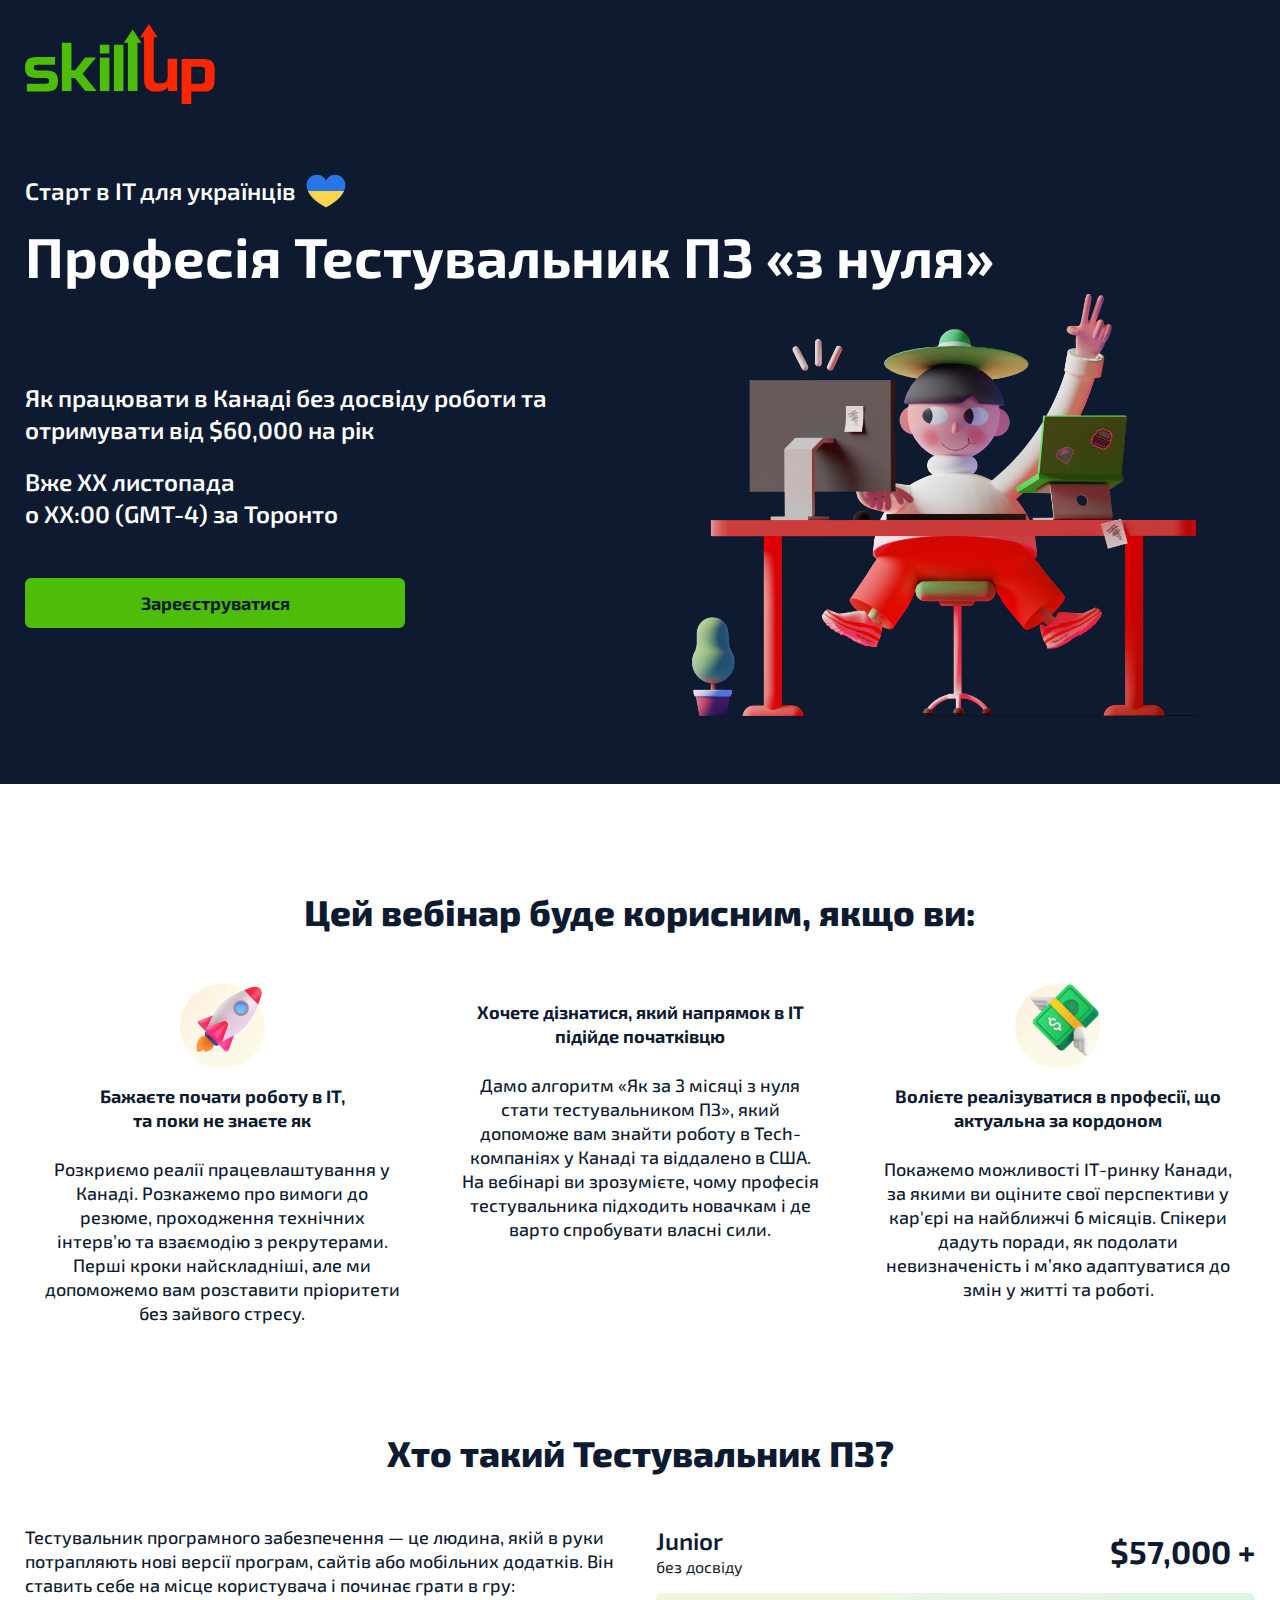
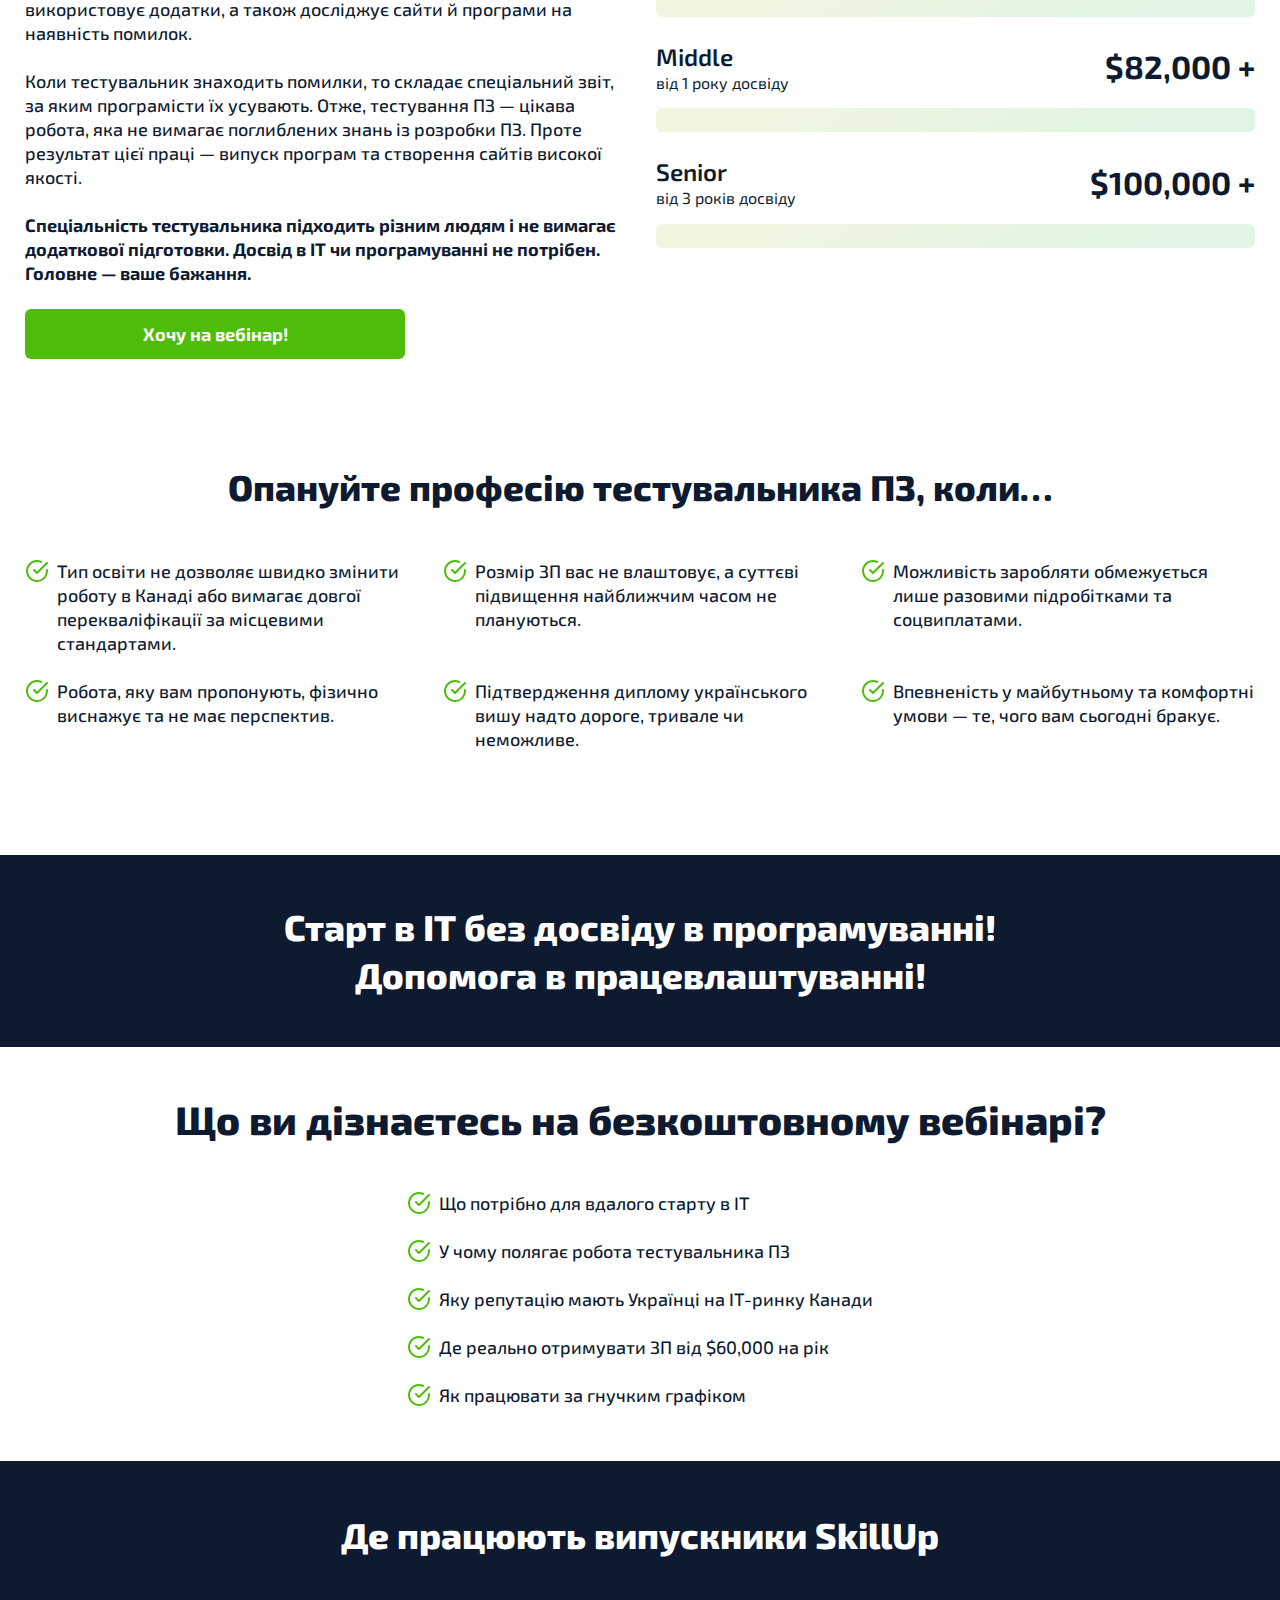
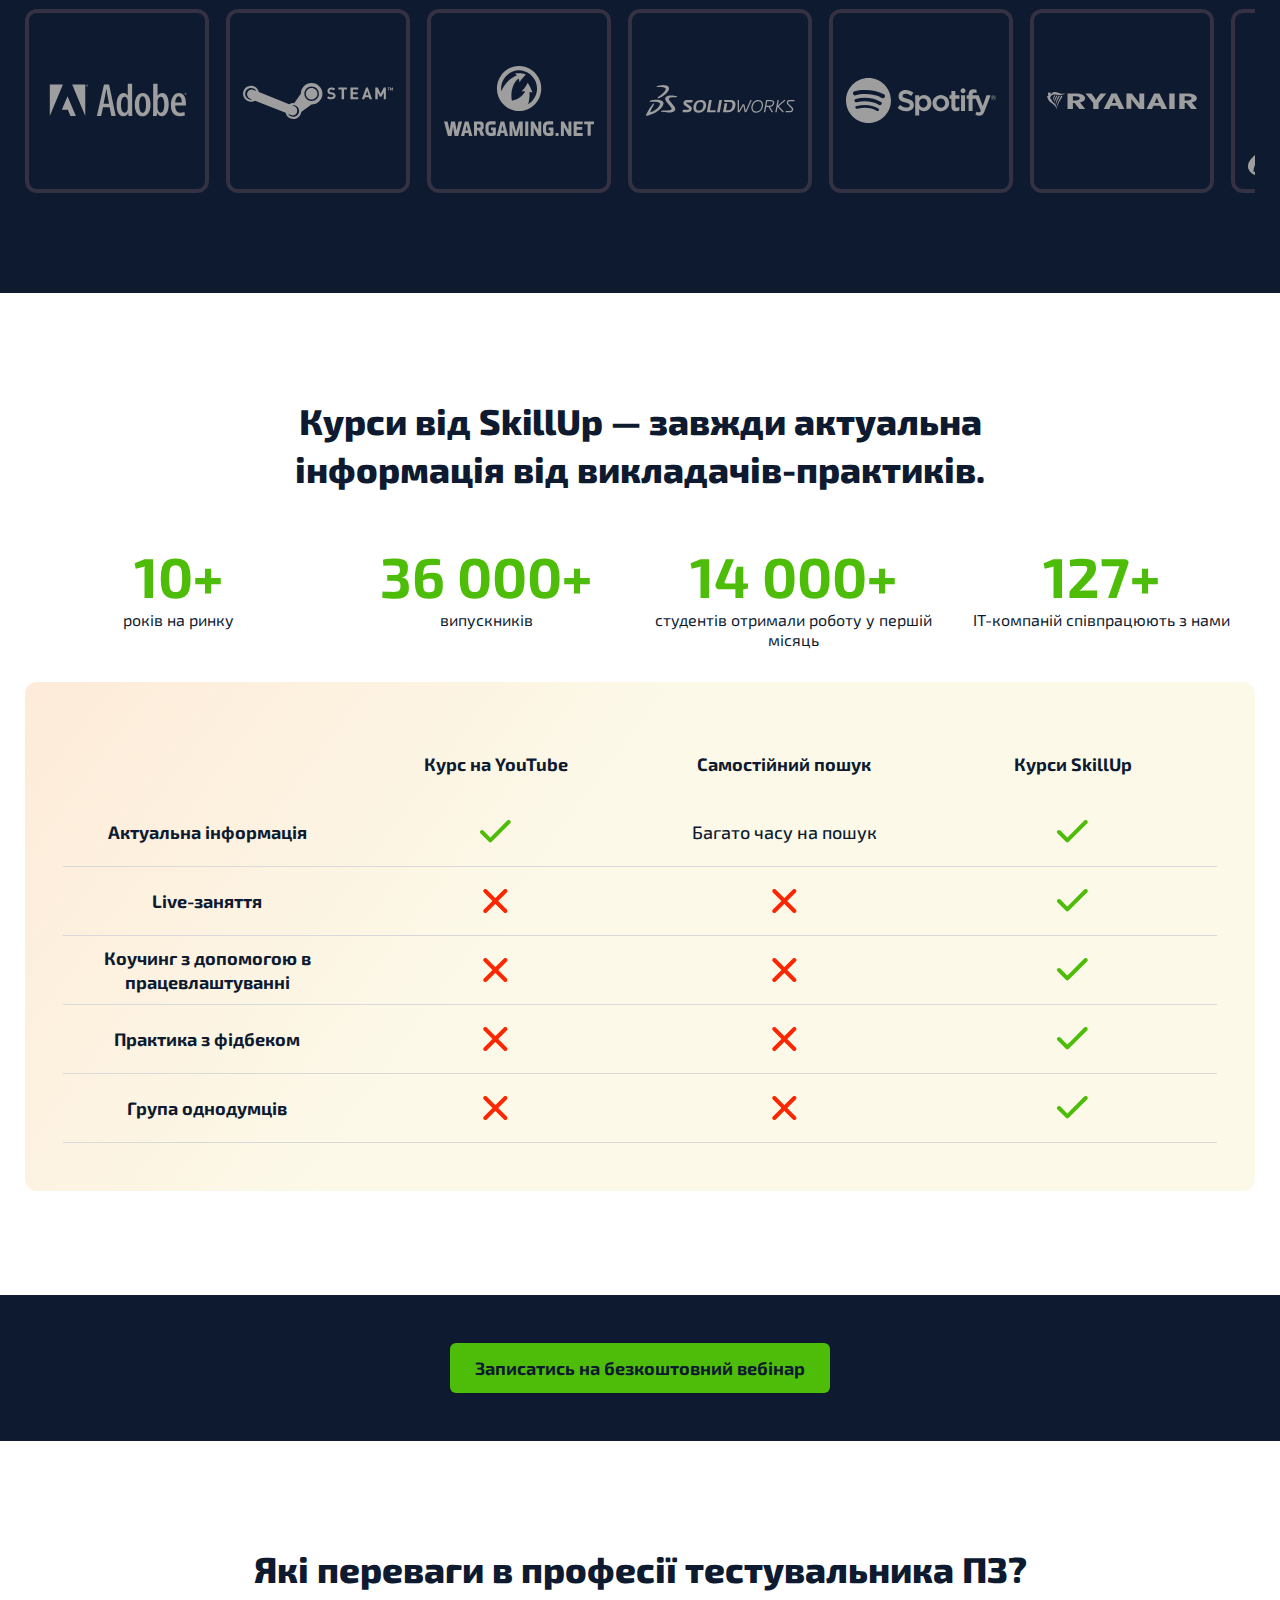
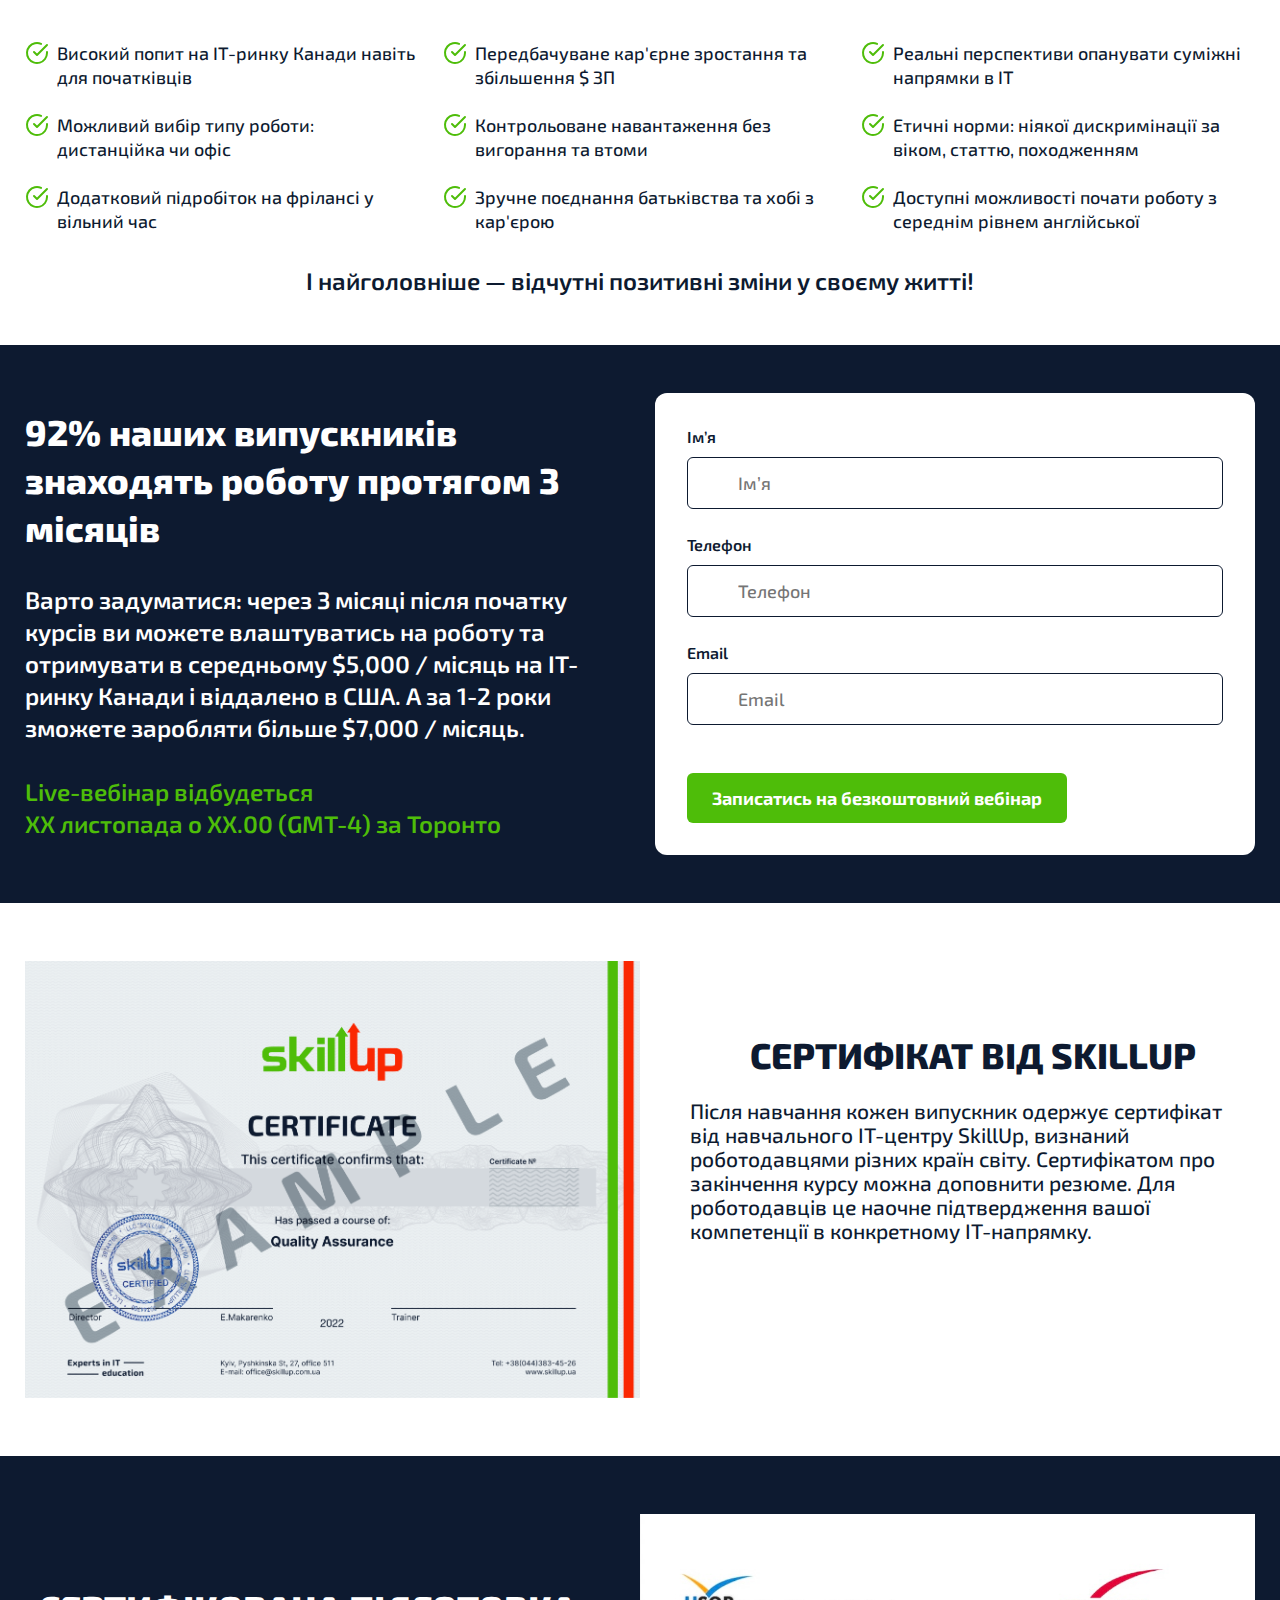
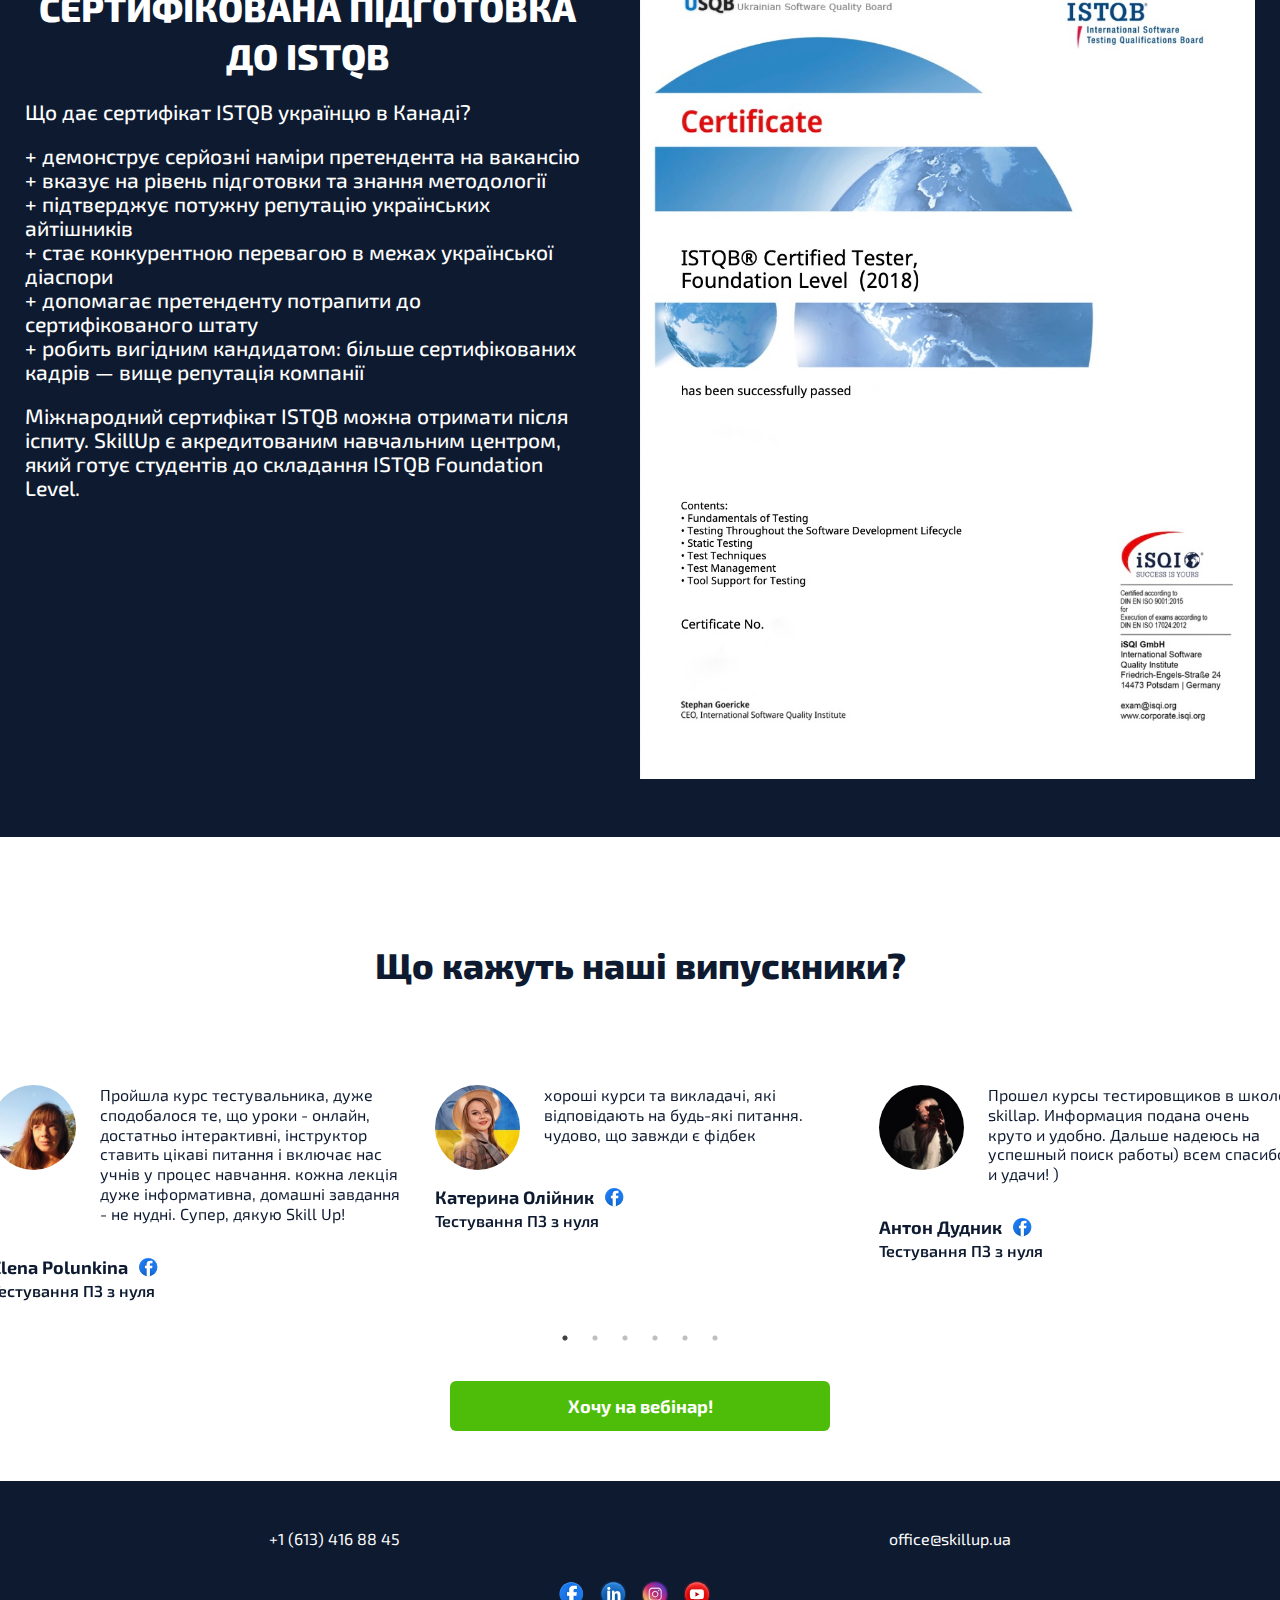
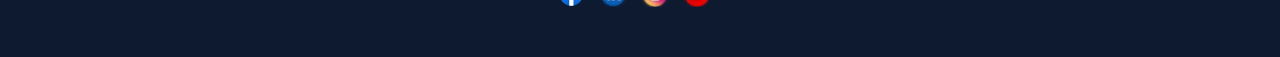
==== index.html @ 698db68e "change place of form-section" ====
<!DOCTYPE html>
<html lang="en">
    <head>
        <meta charset="UTF-8" />
        <meta http-equiv="X-UA-Compatible" content="IE=edge" />
        <meta name="viewport" content="width=device-width, initial-scale=1.0" />
        <title>Document</title>
        <link rel="stylesheet" href="style.css" />
        <link rel="preconnect" href="https://fonts.googleapis.com" />
        <link rel="preconnect" href="https://fonts.gstatic.com" crossorigin />
        <link
            href="https://fonts.googleapis.com/css2?family=Exo+2:wght@300;400;500;700&display=swap"
            rel="stylesheet"
        />
        <link rel="stylesheet" type="text/css" href="slick/slick.css" />
        <link rel="stylesheet" type="text/css" href="slick/slick-theme.css" />
    </head>
    <body>
        <main class="main">
            <section class="introduce-section">
                <div class="container">
                    <div class="logo">
                        <img src="images/logo-img.svg" alt="" />
                    </div>
                    <div class="row introduce-title-wrapper">
                        <div class="introduce-title">
                            Старт в IT для українців
                        </div>
                        <img src="images/ukr-flag-heart.svg" alt="" />
                    </div>
                    <p class="introduce-subtitle">
                        Професія Тестувальник ПЗ «з нуля»
                    </p>
                    <div class="row introduce-wrapper">
                        <div class="introduce-content">
                            <p class="introduce-description">
                                Як працювати в Канаді без досвіду роботи та
                                отримувати від $60,000 на рік
                            </p>
                            <p class="introduce-date">
                                Вже ХХ листопада <br />
                                о ХХ:00 (GMT-4) за Торонто
                            </p>
                            <button class="main-btn">Зареєструватися</button>
                        </div>
                        <div class="introduce-img">
                            <img
                                src="images/introduce-section-img.webp"
                                alt=""
                            />
                        </div>
                    </div>
                </div>
            </section>
            <section class="benefit-section">
                <div class="container">
                    <p class="benefit-header h2-header">
                        Цей вебінар буде корисним, якщо ви:
                    </p>
                    <div class="row benefit-wrapper">
                        <div class="benefit-item">
                            <img src="images/img-rocket.svg" alt="" />
                            <p>
                                Бажаєте почати роботу в IT,<br />та поки не
                                знаєте як
                            </p>
                            <p>
                                Розкриємо реалії працевлаштування у Канаді.
                                Розкажемо про вимоги до резюме, проходження
                                технічних інтерв’ю та взаємодію з рекрутерами.
                                Перші кроки найскладніші, але ми допоможемо вам
                                розставити пріоритети без зайвого стресу.
                            </p>
                        </div>
                        <div class="benefit-item">
                            <img src="images/img-compas.svg" alt="" />
                            <p>
                                Хочете дізнатися, який напрямок в IT підійде
                                початківцю
                            </p>
                            <p>
                                Дамо алгоритм «Як за 3 місяці з нуля стати
                                тестувальником ПЗ», який допоможе вам знайти
                                роботу в Tech-компаніях у Канаді та віддалено в
                                США. На вебінарі ви зрозумієте, чому професія
                                тестувальника підходить новачкам і де варто
                                спробувати власні сили.
                            </p>
                        </div>
                        <div class="benefit-item">
                            <img src="images/img-money.svg" alt="" />
                            <p>
                                Волієте реалізуватися в професії, що актуальна
                                за кордоном
                            </p>
                            <p>
                                Покажемо можливості IT-ринку Канади, за якими ви
                                оціните свої перспективи у кар'єрі на найближчі
                                6 місяців. Спікери дадуть поради, як подолати
                                невизначеність і м’яко адаптуватися до змін у
                                житті та роботі.
                            </p>
                        </div>
                    </div>
                </div>
            </section>
            <section class="who-is-section">
                <div class="container">
                    <p class="who-is-header h2-header">
                        Хто такий Тестувальник ПЗ?
                    </p>
                    <div class="row who-is-wrapper">
                        <div class="who-is-text">
                            <p>
                                Тестувальник програмного забезпечення — це
                                людина, якій в руки потрапляють нові версії
                                програм, сайтів або мобільних додатків. Він
                                ставить себе на місце користувача і починає
                                грати в гру: використовує додатки, а також
                                досліджує сайти й програми на наявність помилок.
                            </p>
                            <p>
                                Коли тестувальник знаходить помилки, то складає
                                спеціальний звіт, за яким програмісти їх
                                усувають. Отже, тестування ПЗ — цікава робота,
                                яка не вимагає поглиблених знань із розробки ПЗ.
                                Проте результат цієї праці — випуск програм та
                                створення сайтів високої якості.
                            </p>
                            <p
                                class="who-is-tablet-text who-is-desktop-content"
                            >
                                Спеціальність тестувальника підходить різним
                                людям і не вимагає додаткової підготовки. Досвід
                                в ІТ чи програмуванні не потрібен. Головне —
                                ваше бажання.
                            </p>
                            <button
                                class="who-is-tablet-btn who-is-desktop-content main-btn"
                            >
                                Хочу на вебінар!
                            </button>
                        </div>
                        <div class="who-is-scales">
                            <div class="scale-item">
                                <div class="row scale-row">
                                    <div class="scale-text">
                                        <p>Junior</p>
                                        <p>без досвіду</p>
                                    </div>
                                    <div class="scale-salary">$57,000 +</div>
                                </div>
                                <div>
                                    <div class="scale-parent">
                                        <div
                                            class="scale-children scale-children-1"
                                        ></div>
                                    </div>
                                </div>
                            </div>
                            <div class="scale-item">
                                <div class="row scale-row">
                                    <div class="scale-text">
                                        <p>Middle</p>
                                        <p>від 1 року досвіду</p>
                                    </div>
                                    <div class="scale-salary">$82,000 +</div>
                                </div>
                                <div>
                                    <div class="scale-parent">
                                        <div
                                            class="scale-children scale-children-2"
                                        ></div>
                                    </div>
                                </div>
                            </div>
                            <div class="scale-item">
                                <div class="row scale-row">
                                    <div class="scale-text">
                                        <p>Senior</p>
                                        <p>від 3 років досвіду</p>
                                    </div>
                                    <div class="scale-salary">$100,000 +</div>
                                </div>
                                <div>
                                    <div class="scale-parent">
                                        <div
                                            class="scale-children scale-children-3"
                                        ></div>
                                    </div>
                                </div>
                            </div>
                        </div>
                        <div class="who-is-tablet-content">
                            <p class="who-is-tablet-text">
                                Спеціальність тестувальника підходить різним
                                людям і не вимагає додаткової підготовки. Досвід
                                в ІТ чи програмуванні не потрібен. Головне —
                                ваше бажання.
                            </p>
                            <button class="who-is-tablet-btn main-btn">
                                Хочу на вебінар!
                            </button>
                        </div>
                    </div>
                </div>
            </section>
            <section class="how-to-know-section">
                <div class="container">
                    <p class="how-to-know-header h2-header">
                        Опануйте професію тестувальника ПЗ, коли…
                    </p>
                    <div class="how-to-know-wrapper">
                        <div class="row how-to-know-item">
                            <div class="check-img"></div>
                            <div class="how-to-know-text">
                                Тип освіти не дозволяє швидко змінити роботу в
                                Канаді або вимагає довгої перекваліфікації за
                                місцевими стандартами.
                            </div>
                        </div>
                        <div class="row how-to-know-item">
                            <div class="check-img"></div>
                            <div class="how-to-know-text">
                                Розмір ЗП вас не влаштовує, а суттєві підвищення
                                найближчим часом не плануються.
                            </div>
                        </div>
                        <div class="row how-to-know-item">
                            <div class="check-img"></div>
                            <div class="how-to-know-text">
                                Можливість заробляти обмежується лише разовими
                                підробітками та соцвиплатами.
                            </div>
                        </div>
                        <div class="row how-to-know-item">
                            <div class="check-img"></div>
                            <div class="how-to-know-text">
                                Робота, яку вам пропонують, фізично виснажує та
                                не має перспектив.
                            </div>
                        </div>
                        <div class="row how-to-know-item">
                            <div class="check-img"></div>
                            <div class="how-to-know-text">
                                Підтвердження диплому українського вишу надто
                                дороге, тривале чи неможливе.
                            </div>
                        </div>
                        <div class="row how-to-know-item">
                            <div class="check-img"></div>
                            <div class="how-to-know-text">
                                Впевненість у майбутньому та комфортні умови —
                                те, чого вам сьогодні бракує.
                            </div>
                        </div>
                    </div>
                </div>
            </section>
            <section class="start-in-it">
                <div class="container">
                    <p>Старт в ІТ без досвіду в програмуванні!</p>
                    <p>Допомога в працевлаштуванні!</p>
                </div>
            </section>
            <section class="video-section">
                <div class="container">
                    <p class="video-section-header h2-header">
                        Що ви дізнаєтесь на безкоштовному вебінарі?
                    </p>
                    <div class="video-section-text">
                        <div class="row video-section-item">
                            <div class="check-img"></div>
                            <div>Що потрібно для вдалого старту в IT</div>
                        </div>
                        <div class="row video-section-item">
                            <div class="check-img"></div>
                            <div>У чому полягає робота тестувальника ПЗ</div>
                        </div>
                        <div class="row video-section-item">
                            <div class="check-img"></div>
                            <div>
                                Яку репутацію мають Українці на IT-ринку Канади
                            </div>
                        </div>
                        <div class="row video-section-item">
                            <div class="check-img"></div>
                            <div>
                                Де реально отримувати ЗП від $60,000 на рік
                            </div>
                        </div>
                        <div class="row video-section-item">
                            <div class="check-img"></div>
                            <div>Як працювати за гнучким графіком</div>
                        </div>
                    </div>
                </div>
            </section>
            <section class="companies-section">
                <div class="container">
                    <p class="companies-section-header">
                        Де працюють випускники SkillUp
                    </p>
                    <div class="companies-slider">
                        <div class="companies-section-item company-1"></div>
                        <div class="companies-section-item company-2"></div>
                        <div class="companies-section-item company-3"></div>
                        <div class="companies-section-item company-4"></div>
                        <div class="companies-section-item company-5"></div>
                        <div class="companies-section-item company-6"></div>
                        <div class="companies-section-item company-7"></div>
                        <div class="companies-section-item company-8"></div>
                        <div class="companies-section-item company-10"></div>
                        <div class="companies-section-item company-11"></div>
                        <div class="companies-section-item company-12"></div>
                        <div class="companies-section-item company-14"></div>
                        <div class="companies-section-item company-15"></div>
                        <div class="companies-section-item company-18"></div>
                        <div class="companies-section-item company-19"></div>
                        <div class="companies-section-item company-20"></div>
                        <div class="companies-section-item company-21"></div>
                        <div class="companies-section-item company-22"></div>
                        <div class="companies-section-item company-23"></div>
                        <div class="companies-section-item company-24"></div>
                        <div class="companies-section-item company-26"></div>
                        <div class="companies-section-item company-27"></div>
                        <div class="companies-section-item company-29"></div>
                        <div class="companies-section-item company-30"></div>
                    </div>
                    <div class="companies-tablet-slider">
                        <div class="companies-section-item company-1"></div>
                        <div class="companies-section-item company-2"></div>
                        <div class="companies-section-item company-3"></div>
                        <div class="companies-section-item company-4"></div>
                        <div class="companies-section-item company-5"></div>
                        <div class="companies-section-item company-6"></div>
                        <div class="companies-section-item company-7"></div>
                        <div class="companies-section-item company-8"></div>
                        <div class="companies-section-item company-10"></div>
                        <div class="companies-section-item company-11"></div>
                        <div class="companies-section-item company-12"></div>
                        <div class="companies-section-item company-14"></div>
                        <div class="companies-section-item company-15"></div>
                        <div class="companies-section-item company-18"></div>
                        <div class="companies-section-item company-19"></div>
                        <div class="companies-section-item company-20"></div>
                        <div class="companies-section-item company-21"></div>
                        <div class="companies-section-item company-22"></div>
                        <div class="companies-section-item company-23"></div>
                        <div class="companies-section-item company-24"></div>
                        <div class="companies-section-item company-26"></div>
                        <div class="companies-section-item company-27"></div>
                        <div class="companies-section-item company-29"></div>
                        <div class="companies-section-item company-30"></div>
                    </div>
                </div>
            </section>
            <section class="numbers-section">
                <div class="container">
                    <p class="numbers-header h2-header">
                        Курси від SkillUp — завжди актуальна інформація від
                        викладачів-практиків.
                    </p>
                    <div class="row numbers-row">
                        <div class="numbers-item">
                            <p>10+</p>
                            <p>років на ринку</p>
                        </div>
                        <div class="numbers-item">
                            <p>36 000+</p>
                            <p>випускників</p>
                        </div>
                        <div class="numbers-item">
                            <p>14 000+</p>
                            <p>студентів отримали роботу у першій місяць</p>
                        </div>
                        <div class="numbers-item">
                            <p>127+</p>
                            <p>IT-компаній співпрацюють з нами</p>
                        </div>
                    </div>
                    <div class="numbers-comparison">
                        <div class="row numbers-comparison-item">
                            <div></div>
                            <div class="numbers-comparison-text1">
                                Курс на YouTube
                            </div>
                            <div class="numbers-comparison-text1">
                                Самостійний пошук
                            </div>
                            <div class="numbers-comparison-text1">
                                Курси SkillUp
                            </div>
                        </div>
                        <div class="row numbers-comparison-item">
                            <div class="numbers-comparison-text1">
                                Актуальна інформація
                            </div>
                            <div class="numbers-check-img"></div>
                            <div class="numbers-comparison-text2">
                                Багато часу на пошук
                            </div>
                            <div class="numbers-check-img"></div>
                        </div>
                        <div class="row numbers-comparison-item">
                            <div class="numbers-comparison-text1">
                                Live-заняття
                            </div>
                            <div class="numbers-x-img"></div>
                            <div class="numbers-x-img"></div>
                            <div class="numbers-check-img"></div>
                        </div>
                        <div class="row numbers-comparison-item">
                            <div
                                class="numbers-comparison-text1 numbers-comparsion-long-text"
                            >
                                Коучинг з допомогою в працевлаштуванні
                            </div>
                            <div class="numbers-x-img"></div>
                            <div class="numbers-x-img"></div>
                            <div class="numbers-check-img"></div>
                        </div>
                        <div class="row numbers-comparison-item">
                            <div class="numbers-comparison-text1">
                                Практика з фідбеком
                            </div>
                            <div class="numbers-x-img"></div>
                            <div class="numbers-x-img"></div>
                            <div class="numbers-check-img"></div>
                        </div>
                        <div class="row numbers-comparison-item">
                            <div class="numbers-comparison-text1">
                                Група однодумців
                            </div>
                            <div class="numbers-x-img"></div>
                            <div class="numbers-x-img"></div>
                            <div class="numbers-check-img"></div>
                        </div>
                    </div>
                </div>
            </section>
            <section class="sign-up-section">
                <div class="container">
                    <button class="main-btn">
                        Записатись на безкоштовний вебінар
                    </button>
                </div>
            </section>
            <section class="benefits-section">
                <div class="container">
                    <p class="benefits-header h2-header">
                        Які переваги в професії тестувальника ПЗ?
                    </p>
                    <div class="benefits-wrapper">
                        <div class="row benefits-item">
                            <div class="check-img"></div>
                            <div class="benefits-item-text">
                                Високий попит на IT-ринку Канади навіть для
                                початківців
                            </div>
                        </div>
                        <div class="row benefits-item">
                            <div class="check-img"></div>
                            <div class="benefits-item-text">
                                Передбачуване кар'єрне зростання та збільшення $
                                ЗП
                            </div>
                        </div>
                        <div class="row benefits-item">
                            <div class="check-img"></div>
                            <div class="benefits-item-text">
                                Реальні перспективи опанувати суміжні напрямки в
                                IT
                            </div>
                        </div>
                        <div class="row benefits-item">
                            <div class="check-img"></div>
                            <div class="benefits-item-text">
                                Можливий вибір типу роботи: дистанційка чи офіс
                            </div>
                        </div>
                        <div class="row benefits-item">
                            <div class="check-img"></div>
                            <div class="benefits-item-text">
                                Контрольоване навантаження без вигорання та
                                втоми
                            </div>
                        </div>
                        <div class="row benefits-item">
                            <div class="check-img"></div>
                            <div class="benefits-item-text">
                                Етичні норми: ніякої дискримінації за віком,
                                статтю, походженням
                            </div>
                        </div>
                        <div class="row benefits-item">
                            <div class="check-img"></div>
                            <div class="benefits-item-text">
                                Додатковий підробіток на фрілансі у вільний час
                            </div>
                        </div>
                        <div class="row benefits-item">
                            <div class="check-img"></div>
                            <div class="benefits-item-text">
                                Зручне поєднання батьківства та хобі з кар'єрою
                            </div>
                        </div>
                        <div class="row benefits-item">
                            <div class="check-img"></div>
                            <div class="benefits-item-text">
                                Доступні можливості почати роботу з середнім
                                рівнем англійської
                            </div>
                        </div>
                    </div>
                    <p class="benefits-footer">
                        І найголовніше — відчутні позитивні зміни у своєму
                        житті!
                    </p>
                </div>
            </section>
            <section class="form-section">
                <div class="container">
                    <div class="row form-section-wrapper">
                        <div class="form-section-text">
                            <p>
                                92% наших випускників знаходять роботу протягом
                                3 місяців
                            </p>
                            <p class="form-section-text-hide-tablet">
                                Варто задуматися: через 3 місяці після початку
                                курсів ви можете влаштуватись на роботу та
                                отримувати в середньому $5,000 / місяць на
                                ІТ-ринку Канади і віддалено в США. А за 1-2 роки
                                зможете заробляти більше $7,000 / місяць.
                            </p>
                            <p>
                                Live-вебінар відбудеться <br />
                                ХХ листопада о ХХ.00 (GMT-4) за Торонто
                            </p>
                        </div>
                        <form class="form">
                            <div class="row form-input">
                                <label class="label" for="name">Імʼя</label>
                                <input
                                    id="name"
                                    type="text"
                                    placeholder="Імʼя"
                                />
                            </div>
                            <div class="row form-input">
                                <label class="label" for="phone">Телефон</label>
                                <input
                                    id="phone"
                                    type="tel"
                                    placeholder="Телефон"
                                />
                            </div>
                            <div class="row form-input">
                                <label class="label" for="email">Email</label>
                                <input
                                    id="email"
                                    type="email"
                                    placeholder="Email"
                                />
                            </div>
                            <button>Записатись на безкоштовний вебінар</button>
                        </form>
                    </div>
                </div>
            </section>
            <section class="certificate-section">
                <div class="container">
                    <div class="row certificate-wrapper certificate-1-wrapper">
                        <img src="images/certificate-1.png" alt="" />
                        <div class="certificate-text">
                            <p
                                class="certificate-title certificate-1-title h2-header"
                            >
                                СЕРТИФІКАТ ВІД SKILLUP
                            </p>
                            Після навчання кожен випускник одержує сертифікат
                            від навчального IT-центру SkillUp, визнаний
                            роботодавцями різних країн світу. Сертифікатом про
                            закінчення курсу можна доповнити резюме. Для
                            роботодавців це наочне підтвердження вашої
                            компетенції в конкретному ІТ-напрямку.
                        </div>
                    </div>
                </div>
                <div class="dark-bg">
                    <div class="container">
                        <div
                            class="row certificate-wrapper certificate-2-wrapper"
                        >
                            <div class="certificate-text">
                                <p
                                    class="certificate-title certificate-2-title h2-header"
                                >
                                    СЕРТИФІКОВАНА ПІДГОТОВКА ДО ISTQB
                                </p>
                                <p>
                                    Що дає сертифікат ISTQB українцю в Канаді?
                                </p>
                                <div>
                                    <p>
                                        + демонструє серйозні наміри претендента
                                        на вакансію
                                    </p>
                                    <p>
                                        + вказує на рівень підготовки та знання
                                        методології
                                    </p>
                                    <p>
                                        + підтверджує потужну репутацію
                                        українських айтішників
                                    </p>
                                    <p>
                                        + стає конкурентною перевагою в межах
                                        української діаспори
                                    </p>
                                    <p>
                                        + допомагає претенденту потрапити до
                                        сертифікованого штату
                                    </p>
                                    <p>
                                        + робить вигідним кандидатом: більше
                                        сертифікованих кадрів — вище репутація
                                        компанії
                                    </p>
                                </div>
                                <p>
                                    Міжнародний сертифікат ISTQB можна отримати
                                    після іспиту. SkillUp є акредитованим
                                    навчальним центром, який готує студентів до
                                    складання ISTQB Foundation Level.
                                </p>
                            </div>
                            <img src="images/certificate-2.jpg" alt="" />
                        </div>
                    </div>
                </div>
            </section>
            <section class="review-section">
                <div class="container-slider">
                    <p class="review-section-header h2-header">
                        Що кажуть наші випускники?
                    </p>
                    <div class="row slider-text">
                        <div class="slider-item">
                            <div class="row review-wrapper">
                                <div
                                    class="review-avatar review-avatar-1"
                                ></div>
                                <div class="review-text">
                                    <p>
                                        хороші курси та викладачі, які
                                        відповідають на будь-які питання.
                                        чудово, що завжди є фідбек
                                    </p>
                                </div>
                            </div>
                            <div class="row author-and-fb-wrapper">
                                <div>
                                    <p class="review-text-author">
                                        Катерина Олійник
                                    </p>
                                </div>
                                <a
                                    href="https://www.facebook.com/permalink.php?story_fbid=pfbid02hwxDukV8b6GvivUkBNSj2EBPs7XPSQj4Lfo2TxMk7SdHnyVFJj99We4KmmqLLR9ol&id=100010550591228"
                                    target="_blank"
                                    ><div class="fb-icon"></div
                                ></a>
                            </div>
                            <p class="review-text-position">
                                Тестування ПЗ з нуля
                            </p>
                        </div>
                        <div class="slider-item">
                            <div class="row review-wrapper">
                                <div
                                    class="review-avatar review-avatar-2"
                                ></div>
                                <div class="review-text">
                                    <p>
                                        Прошел курсы тестировщиков в школе
                                        skillap. Информация подана очень круто и
                                        удобно. Дальше надеюсь на успешный поиск
                                        работы) всем спасибо и удачи! )
                                    </p>
                                </div>
                            </div>
                            <div class="row author-and-fb-wrapper">
                                <div>
                                    <p class="review-text-author">
                                        Антон Дудник
                                    </p>
                                </div>
                                <a
                                    href="https://www.facebook.com/anton.dudnik.393/posts/pfbid0r8oJNwLGjQtWkjRJMsELmpPapqMmynG2NMwYf7ApPSnj161pude4Uio7DTf5Fcigl"
                                    target="_blank"
                                    ><div class="fb-icon"></div
                                ></a>
                            </div>
                            <p class="review-text-position">
                                Тестування ПЗ з нуля
                            </p>
                        </div>
                        <div class="slider-item">
                            <div class="row review-wrapper">
                                <div
                                    class="review-avatar review-avatar-3"
                                ></div>
                                <div class="review-text">
                                    <p>
                                        Спасибо, мне очень понравилось учиться.
                                        Милые, крутые преподаватели, хорошо
                                        изложенный материал и крутые работы
                                        кураторов, быстрая и точная обратная
                                        связь, быстро Рекомендую дневной
                                        тренировочный центр)!
                                    </p>
                                </div>
                            </div>
                            <div class="row author-and-fb-wrapper">
                                <div class="review-text-author">
                                    <p class="review-text-author">
                                        Aleksandra Lomakina
                                    </p>
                                </div>
                                <a
                                    href="https://www.facebook.com/kassandra177/posts/pfbid026eNZhvxeb1ehTSKL2JSB3vigJeqaoGY8JXBqwDBFr9gmoUhoG8Ni2SU7Sqe7siczl"
                                    target="_blank"
                                    ><div class="fb-icon"></div
                                ></a>
                            </div>
                            <p class="review-text-position">
                                Тестування ПЗ з нуля
                            </p>
                        </div>
                        <div class="slider-item">
                            <div class="row review-wrapper">
                                <div
                                    class="review-avatar review-avatar-4"
                                ></div>
                                <div class="review-text">
                                    <p>
                                        В компанії чудові викладачі - все
                                        пояснюють на простій мові, без
                                        триповерхових термінів, і при тому
                                        знають про що говорять! Євгенії особлива
                                        подяка, її приклади це дуже круто!
                                    </p>
                                </div>
                            </div>
                            <div class="row author-and-fb-wrapper">
                                <div class="review-text-author">
                                    <p class="review-text-author">
                                        Ярослав Бакуменко
                                    </p>
                                </div>
                                <a
                                    href="https://www.facebook.com/permalink.php?story_fbid=pfbid02PSk9eu4mfK6HqD47NPniDV7Ydu1fERPTXvwbKFnPaAaS5Yk4omcNUjBGfbPDaPhql&id=100003594175510"
                                    target="_blank"
                                    ><div class="fb-icon"></div
                                ></a>
                            </div>
                            <p class="review-text-position">
                                Тестування ПЗ з нуля
                            </p>
                        </div>
                        <div class="slider-item">
                            <div class="row review-wrapper">
                                <div
                                    class="review-avatar review-avatar-5"
                                ></div>
                                <div class="review-text">
                                    <p>
                                        Дякую команді SkillUp за дуже
                                        продуктивні два місяці навчання, курс QA
                                        Testing топ! Викладачі Наталя та Сергій
                                        неперевершені - все зрозуміло, чітко,
                                        лаконічно - бережіть їх) Костя, окрема
                                        подяка за детальну перевірку наших дз та
                                        роз’яснення. Успіхів!
                                    </p>
                                </div>
                            </div>
                            <div class="row author-and-fb-wrapper">
                                <div class="review-text-author">
                                    <p class="review-text-author">
                                        Катя Сербина
                                    </p>
                                </div>
                                <a
                                    href="https://www.facebook.com/kateryna.serbina.3/posts/pfbid02xdaBavGaBAL4CrpHH2NWBYoJ7hdoX2hTYz8F2hwq8i8KoN6t4VNJ2xFYVVKjWM5hl"
                                    target="_blank"
                                    ><div class="fb-icon"></div
                                ></a>
                            </div>
                            <p class="review-text-position">
                                Тестування ПЗ з нуля
                            </p>
                        </div>
                        <div class="slider-item">
                            <div class="row review-wrapper">
                                <div
                                    class="review-avatar review-avatar-6"
                                ></div>
                                <div class="review-text">
                                    <p>
                                        Пройшла курс тестувальника, дуже
                                        сподобалося те, що уроки - онлайн,
                                        достатньо інтерактивні, інструктор
                                        ставить цікаві питання і включає нас
                                        учнів у процес навчання. кожна лекція
                                        дуже інформативна, домашні завдання - не
                                        нудні. Супер, дякую Skill Up!
                                    </p>
                                </div>
                            </div>
                            <div class="row author-and-fb-wrapper">
                                <div class="review-text-author">
                                    <p class="review-text-author">
                                        Elena Polunkina
                                    </p>
                                </div>
                                <a
                                    href="https://www.facebook.com/elena.polunkina.1/posts/pfbid02qrrT28F1kwk9NZTRj1MsDgy6iEFEkoNYjeMCXYHNG4ZZhJjrdwmWf966uYKFwcUql"
                                    target="_blank"
                                    ><div class="fb-icon"></div
                                ></a>
                            </div>
                            <p class="review-text-position">
                                Тестування ПЗ з нуля
                            </p>
                        </div>
                    </div>
                </div>
                <div class="container">
                    <button class="main-btn review-section-btn">
                        Хочу на вебінар!
                    </button>
                </div>
            </section>
        </main>
        <footer class="footer">
            <div class="container">
                <div class="row footer-wrapper">
                    <p>+1 (613) 416 88 45</p>
                    <p>office@skillup.ua</p>
                </div>
                <div class="footer-buttons">
                    <a
                        href="https://www.facebook.com/skillup.ua"
                        target="_blank"
                        ><button class="facebook-btn"></button
                    ></a>
                    <a
                        href="https://www.linkedin.com/company/skillup-ukraine-/"
                        target="_blank"
                        ><button class="linkedin-btn"></button
                    ></a>
                    <a
                        href="https://www.instagram.com/skillup_it/"
                        target="_blank"
                        ><button class="instargam-btn"></button
                    ></a>
                    <a
                        href="https://www.youtube.com/channel/UCeBqDzVuoeTXJvme8IQt1CQ"
                        target="_blank"
                        ><button class="youtube-btn"></button
                    ></a>
                </div>
            </div>
        </footer>
        <script
            type="text/javascript"
            src="//code.jquery.com/jquery-1.11.0.min.js"
        ></script>
        <script
            type="text/javascript"
            src="//code.jquery.com/jquery-migrate-1.2.1.min.js"
        ></script>
        <script type="text/javascript" src="slick/slick.min.js"></script>
        <script src="app.js"></script>
    </body>
</html>
---- style.css ----
html, body, div, span, applet, object, iframe,
h1, h2, h3, h4, h5, h6, p, blockquote, pre,
a, abbr, acronym, address, big, cite, code,
del, dfn, em, img, ins, kbd, q, s, samp,
small, strike, strong, tt, var,
b, u, i, center,
dl, dt, dd, ol, ul, li,
fieldset, form, label, legend,
table, caption, tbody, tfoot, thead, tr, th, td,
article, aside, canvas, details, embed,
figure, figcaption, footer, header, hgroup,
menu, nav, output, ruby, section, summary,
time, mark, audio, video {
  margin: 0;
  padding: 0;
  border: 0;
  font-size: 100%;
  font: inherit;
  vertical-align: baseline;
}

/* HTML5 display-role reset for older browsers */
article, aside, details, figcaption, figure,
footer, header, hgroup, menu, nav, section {
  display: block;
}

body {
  line-height: 1;
}

ol, ul {
  list-style: none;
}

blockquote, q {
  quotes: none;
}

blockquote:before, blockquote:after,
q:before, q:after {
  content: "";
  content: none;
}

table {
  border-collapse: collapse;
  border-spacing: 0;
}

* {
  box-sizing: border-box;
}

.container {
  max-width: 1330px;
  margin: 0 auto;
  padding: 0px 25px;
}

.row {
  display: flex;
}

body {
  color: #0d1a30;
}

.main .h2-header {
  font-family: "Exo 2";
  font-weight: 800;
  font-size: 36px;
  line-height: 48px;
  margin-top: 104px;
  margin-bottom: 48px;
  text-align: center;
}
.main .br {
  display: none;
}
.main .introduce-section {
  background: #0d1a30;
  color: #ffffff;
  padding-top: 24px;
  padding-bottom: 65px;
}
.main .introduce-section .logo {
  margin-bottom: 64px;
}
.main .introduce-section .logo > img {
  height: 80px;
}
.main .introduce-section .introduce-title-wrapper {
  align-items: center;
  gap: 10px;
  margin-bottom: 10px;
}
.main .introduce-section .introduce-title-wrapper img {
  height: 40px;
}
.main .introduce-section .introduce-title {
  font-family: "Exo 2";
  font-weight: 600;
  font-size: 24px;
  line-height: 32px;
}
.main .introduce-section .introduce-subtitle {
  font-family: "Exo 2";
  font-weight: 700;
  font-size: 56px;
  line-height: 124%;
}
.main .introduce-section .introduce-wrapper {
  align-items: center;
  gap: 42px;
}
.main .introduce-section .introduce-wrapper .introduce-content .introduce-description,
.main .introduce-section .introduce-wrapper .introduce-content .introduce-date {
  font-family: "Exo 2";
  font-weight: 600;
  font-size: 24px;
  line-height: 32px;
}
.main .introduce-section .introduce-wrapper .introduce-content .introduce-date {
  margin-top: 20px;
  margin-bottom: 48px;
}
.main .introduce-section .introduce-wrapper .introduce-content button {
  width: 380px;
  height: 50px;
  background: #4ebd09;
  border-radius: 6px;
  border: none;
  padding: 0px 12px;
  cursor: pointer;
  font-family: "Exo 2";
  font-weight: 700;
  font-size: 18px;
  line-height: 26px;
  transition: 0.3s all;
  overflow: hidden;
  box-shadow: none;
  color: #0d1a30;
}
.main .introduce-section .introduce-wrapper .introduce-content button:hover {
  transform: translateY(10%);
}
.main .introduce-section .introduce-wrapper .introduce-img {
  width: 65%;
}
.main .introduce-section .introduce-wrapper .introduce-img > img {
  width: 510px;
}
.main .benefit-section {
  text-align: center;
}
.main .benefit-section .benefit-wrapper {
  gap: 24px;
}
.main .benefit-section .benefit-wrapper .benefit-item {
  width: 410px;
  padding: 0px 16px;
}
.main .benefit-section .benefit-wrapper .benefit-item > img {
  margin-bottom: 12px;
}
.main .benefit-section .benefit-wrapper .benefit-item > p:nth-child(2) {
  font-family: "Exo 2";
  font-weight: 700;
  font-size: 18px;
  line-height: 24px;
  margin-bottom: 25px;
}
.main .benefit-section .benefit-wrapper .benefit-item > p:nth-child(3) {
  font-family: "Exo 2";
  font-weight: 500;
  font-size: 18px;
  line-height: 24px;
}
.main .who-is-section .who-is-header {
  text-align: center;
}
.main .who-is-section .who-is-wrapper {
  gap: 32px;
}
.main .who-is-section .who-is-wrapper .who-is-text {
  width: 50%;
}
.main .who-is-section .who-is-wrapper .who-is-text > p:nth-child(1) {
  font-family: "Exo 2";
  font-weight: 500;
  font-size: 18px;
  line-height: 24px;
  margin-bottom: 24px;
}
.main .who-is-section .who-is-wrapper .who-is-text > p:nth-child(2) {
  font-family: "Exo 2";
  font-weight: 500;
  font-size: 18px;
  line-height: 24px;
  margin-bottom: 24px;
}
.main .who-is-section .who-is-wrapper .who-is-scales {
  width: 50%;
}
.main .who-is-section .who-is-wrapper .who-is-scales .scale-item .scale-row {
  justify-content: space-between;
  align-items: center;
  margin-bottom: 16px;
}
.main .who-is-section .who-is-wrapper .who-is-scales .scale-item .scale-row .scale-text > p:nth-child(1) {
  font-family: "Exo 2";
  font-weight: 600;
  font-size: 24px;
  line-height: 32px;
}
.main .who-is-section .who-is-wrapper .who-is-scales .scale-item .scale-row .scale-text > p:nth-child(2) {
  font-family: "Exo 2";
  font-weight: 400;
  font-size: 16px;
  line-height: 124%;
}
.main .who-is-section .who-is-wrapper .who-is-scales .scale-item .scale-row .scale-salary {
  font-family: "Exo 2";
  font-weight: 700;
  font-size: 32px;
  line-height: 38px;
}
.main .who-is-section .who-is-wrapper .who-is-scales .scale-item .scale-parent {
  position: relative;
  width: 100%;
  height: 24px;
  border-radius: 6px;
  background: linear-gradient(147.71deg, #f0f5e0 20.89%, #e0f5e3 80.64%);
  margin-bottom: 24px;
}
.main .who-is-section .who-is-wrapper .who-is-scales .scale-item .scale-parent .scale-children {
  position: absolute;
  height: 100%;
  background: #4ebd09;
  border-radius: 6px;
  transition: 1s all;
}
.main .who-is-section .who-is-wrapper .who-is-scales .scale-item .scale-parent .scale-children-1.hide {
  width: 0%;
}
.main .who-is-section .who-is-wrapper .who-is-scales .scale-item .scale-parent .scale-children-1.show {
  width: 22%;
}
.main .who-is-section .who-is-wrapper .who-is-scales .scale-item .scale-parent .scale-children-2.hide {
  width: 0%;
}
.main .who-is-section .who-is-wrapper .who-is-scales .scale-item .scale-parent .scale-children-2.show {
  width: 68%;
}
.main .who-is-section .who-is-wrapper .who-is-scales .scale-item .scale-parent .scale-children-3.hide {
  width: 0%;
}
.main .who-is-section .who-is-wrapper .who-is-scales .scale-item .scale-parent .scale-children-3.show {
  width: 100%;
}
.main .who-is-section .who-is-wrapper .who-is-tablet-content {
  display: none;
}
.main .who-is-section .who-is-tablet-text {
  font-family: "Exo 2";
  font-weight: 700;
  font-size: 18px;
  line-height: 24px;
  margin-bottom: 24px;
}
.main .who-is-section .who-is-tablet-btn {
  width: 380px;
  height: 50px;
  background: #4ebd09;
  border-radius: 6px;
  border: none;
  padding: 0px 12px;
  cursor: pointer;
  font-family: "Exo 2";
  font-weight: 700;
  font-size: 18px;
  line-height: 26px;
  transition: 0.3s all;
  overflow: hidden;
  box-shadow: none;
  color: #ffffff;
}
.main .who-is-section .who-is-tablet-btn:hover {
  transform: translateY(10%);
}
.main .how-to-know-section {
  padding-bottom: 104px;
}
.main .how-to-know-section .how-to-know-header {
  text-align: center;
}
.main .how-to-know-section .how-to-know-wrapper {
  display: grid;
  grid-template-columns: repeat(3, 1fr);
  gap: 24px;
}
.main .how-to-know-section .how-to-know-wrapper .how-to-know-item .how-to-know-text {
  font-family: "Exo 2";
  font-weight: 500;
  font-size: 18px;
  line-height: 24px;
}
.main .check-img {
  min-width: 24px;
  height: 24px;
  background-image: url(images/check-circle.svg);
  margin-right: 8px;
}
.main .start-in-it {
  background: #0d1a30;
  color: #ffffff;
  text-align: center;
  font-family: "Exo 2";
  font-weight: 800;
  font-size: 36px;
  line-height: 48px;
  padding: 48px 0px;
}
.main .video-section {
  padding-bottom: 30px;
}
.main .video-section .video-section-header {
  margin-top: 48px;
  font-size: 40px;
}
.main .video-section .video {
  width: 50%;
  height: 354px;
  background: #8090ab;
  border-radius: 12px;
  margin-bottom: 50px;
}
.main .video-section .video .video-youtube {
  border-radius: 12px;
}
.main .video-section .video-section-wrapper {
  flex-direction: row-reverse;
  align-items: center;
  justify-content: center;
  gap: 32px;
  text-align: center;
}
.main .video-section .video-section-text {
  margin: 0 auto;
  width: -moz-fit-content;
  width: fit-content;
}
.main .video-section .video-section-text .video-section-item {
  font-family: "Exo 2";
  font-weight: 500;
  font-size: 18px;
  line-height: 24px;
  margin-bottom: 24px;
}
.main .companies-section {
  color: white;
  background: #0d1a30;
  padding-top: 50px;
  padding-bottom: 100px;
  text-align: center;
}
.main .companies-section .companies-section-header {
  font-family: "Exo 2";
  font-weight: 800;
  font-size: 36px;
  line-height: 48px;
  margin-bottom: 50px;
}
.main .companies-section .companies-slider .companies-section-item,
.main .companies-section .companies-tablet-slider .companies-section-item {
  width: 184px;
  height: 184px;
  border: 4px solid #333142;
  border-radius: 12px;
  background-position: center;
  background-repeat: no-repeat;
  background-size: 85%;
  margin-right: 17px;
}
.main .companies-section .companies-slider .company-1,
.main .companies-section .companies-tablet-slider .company-1 {
  background-image: url(images/companies-logo-1.svg);
}
.main .companies-section .companies-slider .company-2,
.main .companies-section .companies-tablet-slider .company-2 {
  background-image: url(images/companies-logo-2.svg);
}
.main .companies-section .companies-slider .company-3,
.main .companies-section .companies-tablet-slider .company-3 {
  background-image: url(images/companies-logo-3.svg);
}
.main .companies-section .companies-slider .company-4,
.main .companies-section .companies-tablet-slider .company-4 {
  background-image: url(images/companies-logo-4.svg);
}
.main .companies-section .companies-slider .company-5,
.main .companies-section .companies-tablet-slider .company-5 {
  background-image: url(images/companies-logo-5.svg);
}
.main .companies-section .companies-slider .company-6,
.main .companies-section .companies-tablet-slider .company-6 {
  background-image: url(images/companies-logo-6.svg);
}
.main .companies-section .companies-slider .company-7,
.main .companies-section .companies-tablet-slider .company-7 {
  background-image: url(images/companies-logo-7.svg);
}
.main .companies-section .companies-slider .company-8,
.main .companies-section .companies-tablet-slider .company-8 {
  background-image: url(images/companies-logo-8.svg);
}
.main .companies-section .companies-slider .company-9,
.main .companies-section .companies-tablet-slider .company-9 {
  background-image: url(images/companies-logo-9.svg);
}
.main .companies-section .companies-slider .company-10,
.main .companies-section .companies-tablet-slider .company-10 {
  background-image: url(images/companies-logo-10.svg);
}
.main .companies-section .companies-slider .company-11,
.main .companies-section .companies-tablet-slider .company-11 {
  background-image: url(images/companies-logo-11.svg);
}
.main .companies-section .companies-slider .company-12,
.main .companies-section .companies-tablet-slider .company-12 {
  background-image: url(images/companies-logo-12.svg);
}
.main .companies-section .companies-slider .company-13,
.main .companies-section .companies-tablet-slider .company-13 {
  background-image: url(images/companies-logo-13.svg);
}
.main .companies-section .companies-slider .company-14,
.main .companies-section .companies-tablet-slider .company-14 {
  background-image: url(images/companies-logo-14.svg);
}
.main .companies-section .companies-slider .company-15,
.main .companies-section .companies-tablet-slider .company-15 {
  background-image: url(images/companies-logo-15.svg);
}
.main .companies-section .companies-slider .company-16,
.main .companies-section .companies-tablet-slider .company-16 {
  background-image: url(images/companies-logo-16.svg);
}
.main .companies-section .companies-slider .company-17,
.main .companies-section .companies-tablet-slider .company-17 {
  background-image: url(images/companies-logo-17.svg);
}
.main .companies-section .companies-slider .company-18,
.main .companies-section .companies-tablet-slider .company-18 {
  background-image: url(images/companies-logo-18.svg);
}
.main .companies-section .companies-slider .company-19,
.main .companies-section .companies-tablet-slider .company-19 {
  background-image: url(images/companies-logo-19.svg);
}
.main .companies-section .companies-slider .company-20,
.main .companies-section .companies-tablet-slider .company-20 {
  background-image: url(images/companies-logo-20.svg);
}
.main .companies-section .companies-slider .company-21,
.main .companies-section .companies-tablet-slider .company-21 {
  background-image: url(images/companies-logo-21.svg);
}
.main .companies-section .companies-slider .company-22,
.main .companies-section .companies-tablet-slider .company-22 {
  background-image: url(images/companies-logo-22.svg);
}
.main .companies-section .companies-slider .company-23,
.main .companies-section .companies-tablet-slider .company-23 {
  background-image: url(images/companies-logo-23.svg);
}
.main .companies-section .companies-slider .company-24,
.main .companies-section .companies-tablet-slider .company-24 {
  background-image: url(images/companies-logo-24.svg);
}
.main .companies-section .companies-slider .company-25,
.main .companies-section .companies-tablet-slider .company-25 {
  background-image: url(images/companies-logo-25.svg);
}
.main .companies-section .companies-slider .company-26,
.main .companies-section .companies-tablet-slider .company-26 {
  background-image: url(images/companies-logo-26.svg);
}
.main .companies-section .companies-slider .company-27,
.main .companies-section .companies-tablet-slider .company-27 {
  background-image: url(images/companies-logo-27.svg);
}
.main .companies-section .companies-slider .company-28,
.main .companies-section .companies-tablet-slider .company-28 {
  background-image: url(images/companies-logo-28.svg);
}
.main .companies-section .companies-slider .company-29,
.main .companies-section .companies-tablet-slider .company-29 {
  background-image: url(images/companies-logo-29.svg);
}
.main .companies-section .companies-slider .company-30,
.main .companies-section .companies-tablet-slider .company-30 {
  background-image: url(images/companies-logo-30.svg);
}
.main .companies-section .companies-tablet-slider {
  display: none;
}
.main .numbers-section {
  padding-bottom: 104px;
}
.main .numbers-section .numbers-header {
  margin-left: 170px;
  margin-right: 170px;
}
.main .numbers-section .numbers-row {
  margin-bottom: 32px;
}
.main .numbers-section .numbers-row .numbers-item {
  text-align: center;
  width: 330px;
}
.main .numbers-section .numbers-row .numbers-item > p:nth-child(1) {
  font-family: "Exo 2";
  font-weight: 700;
  font-size: 56px;
  line-height: 124%;
  color: #4ebd09;
}
.main .numbers-section .numbers-row .numbers-item > p:nth-child(2) {
  font-family: "Exo 2";
  font-weight: 400;
  font-size: 16px;
  line-height: 124%;
}
.main .numbers-section .numbers-comparison {
  padding: 48px 38px;
  background: linear-gradient(126.48deg, #ffe2d0 -25%, #fcf9e8 41.69%);
  border-radius: 12px;
}
.main .numbers-section .numbers-comparison .numbers-comparison-item {
  justify-content: space-between;
  border-bottom: 1px solid #d9d9d9;
}
.main .numbers-section .numbers-comparison .numbers-comparison-item > div {
  margin: 22px 0px;
  width: 25%;
  text-align: center;
}
.main .numbers-section .numbers-comparison .numbers-comparison-item .numbers-comparison-text1 {
  font-family: "Exo 2";
  font-weight: 700;
  font-size: 18px;
  line-height: 24px;
}
.main .numbers-section .numbers-comparison .numbers-comparison-item .numbers-comparsion-long-text {
  margin: 10px 0px;
}
.main .numbers-section .numbers-comparison .numbers-comparison-item .numbers-comparison-text2 {
  font-family: "Exo 2";
  font-weight: 500;
  font-size: 18px;
  line-height: 24px;
}
.main .numbers-section .numbers-comparison .numbers-comparison-item .numbers-check-img {
  background-image: url(images/check.svg);
  background-position: center;
  background-repeat: no-repeat;
}
.main .numbers-section .numbers-comparison .numbers-comparison-item .numbers-x-img {
  background-image: url(images/x.svg);
  background-position: center;
  background-repeat: no-repeat;
}
.main .numbers-section .numbers-comparison .numbers-comparison-item:first-child {
  border: none;
}
.main .sign-up-section {
  padding: 48px 0px;
  text-align: center;
  background: #0d1a30;
}
.main .sign-up-section button {
  width: 380px;
  height: 50px;
  background: #4ebd09;
  border-radius: 6px;
  border: none;
  padding: 0px 12px;
  cursor: pointer;
  font-family: "Exo 2";
  font-weight: 700;
  font-size: 18px;
  line-height: 26px;
  transition: 0.3s all;
  overflow: hidden;
  box-shadow: none;
  color: #0d1a30;
}
.main .sign-up-section button:hover {
  transform: translateY(10%);
}
.main .benefits-section {
  padding-bottom: 48px;
}
.main .benefits-section .benefits-wrapper {
  display: grid;
  grid-template-columns: repeat(3, 1fr);
  gap: 24px;
}
.main .benefits-section .benefits-wrapper .benefits-item {
  font-family: "Exo 2";
  font-weight: 500;
  font-size: 18px;
  line-height: 24px;
}
.main .benefits-section .benefits-footer {
  font-family: "Exo 2";
  font-weight: 600;
  font-size: 24px;
  line-height: 32px;
  text-align: center;
  margin-top: 32px;
}
.main .form-section {
  background: #0d1a30;
  color: #ffffff;
  padding: 48px 0px;
}
.main .form-section .form-section-wrapper {
  align-items: center;
  gap: 32px;
}
.main .form-section .form-section-wrapper .form-section-text {
  width: 50%;
}
.main .form-section .form-section-wrapper .form-section-text > p:nth-child(1) {
  font-family: "Exo 2";
  font-weight: 800;
  font-size: 36px;
  line-height: 48px;
  margin-bottom: 32px;
}
.main .form-section .form-section-wrapper .form-section-text > p:nth-child(2) {
  font-family: "Exo 2";
  font-weight: 600;
  font-size: 24px;
  line-height: 32px;
  margin-bottom: 32px;
}
.main .form-section .form-section-wrapper .form-section-text > p:nth-child(3) {
  font-family: "Exo 2";
  font-weight: 600;
  font-size: 24px;
  line-height: 32px;
  color: #4ebd09;
}
.main .form-section .form-section-wrapper .form {
  width: 50%;
  background: #ffffff;
  border-radius: 12px;
  padding: 32px;
  color: #0d1a30;
}
.main .form-section .form-section-wrapper .form .form-input {
  flex-direction: column;
  gap: 8px;
  margin-bottom: 24px;
  transition: 0.3s all;
}
.main .form-section .form-section-wrapper .form .form-input label {
  font-family: "Exo 2";
  font-weight: 600;
  font-size: 16px;
  line-height: 24px;
}
.main .form-section .form-section-wrapper .form .form-input input {
  font-family: "Exo 2";
  font-weight: 500;
  font-size: 18px;
  line-height: 24px;
  border: 1px solid #0d1a30;
  border-radius: 6px;
  padding: 13px 50px;
  caret-color: #4ebd09;
}
.main .form-section .form-section-wrapper .form .form-input input:focus {
  outline-color: #4ebd09;
}
.main .form-section .form-section-wrapper .form .form-input:focus-within {
  color: #4ebd09;
}
.main .form-section .form-section-wrapper .form button {
  width: 380px;
  height: 50px;
  background: #4ebd09;
  border-radius: 6px;
  border: none;
  padding: 0px 12px;
  cursor: pointer;
  font-family: "Exo 2";
  font-weight: 700;
  font-size: 18px;
  line-height: 26px;
  transition: 0.3s all;
  overflow: hidden;
  box-shadow: none;
  margin-top: 24px;
  color: #ffffff;
}
.main .form-section .form-section-wrapper .form button:hover {
  transform: translateY(10%);
}
.main .certificate-section .dark-bg {
  background-color: #0d1a30;
  color: white;
}
.main .certificate-section .certificate-wrapper {
  font-family: "Exo 2";
  font-weight: 500;
  font-size: 18px;
  line-height: 24px;
  font-size: 21px;
  gap: 50px;
  padding-top: 58px;
  padding-bottom: 58px;
}
.main .certificate-section .certificate-wrapper > img {
  width: 50%;
}
.main .certificate-section .certificate-wrapper .certificate-title {
  margin-top: 70px;
}
.main .certificate-section .certificate-wrapper .certificate-text > p,
.main .certificate-section .certificate-wrapper .certificate-text div {
  margin-bottom: 20px;
}
.main .review-section {
  text-align: center;
  margin-bottom: 50px;
}
.main .review-section .slider-text .slider-item {
  margin-right: 34px;
}
.main .review-section .slider-text .slider-item .review-text-author {
  font-family: "Exo 2";
  font-weight: 700;
  font-size: 18px;
  line-height: 24px;
}
.main .review-section .slider-text .slider-item .review-text-position {
  text-align: left;
  font-family: "Exo 2";
  font-weight: 600;
  font-size: 16px;
  line-height: 24px;
}
.main .review-section .slider-text .slider-item .video-wrapper .video {
  width: 410px;
  height: 224px;
  background: #8090ab;
  border-radius: 8px;
  margin-bottom: 16px;
}
.main .review-section .slider-text .slider-item .video-wrapper .video .video-review {
  border-radius: 8px;
}
.main .review-section .slider-text .slider-item .review-wrapper {
  gap: 24px;
  width: 410px;
  margin-top: 48px;
}
.main .review-section .slider-text .slider-item .review-wrapper .review-avatar {
  min-width: 85px;
  height: 85px;
  background-position: center;
  background-size: contain;
  border-radius: 50px;
}
.main .review-section .slider-text .slider-item .review-wrapper .review-avatar-1 {
  background-image: url(images/user-avatar-1.jpg);
}
.main .review-section .slider-text .slider-item .review-wrapper .review-avatar-2 {
  background-image: url(images/user-avatar-2.jpg);
}
.main .review-section .slider-text .slider-item .review-wrapper .review-avatar-3 {
  background-image: url(images/user-avatar-3.jpg);
}
.main .review-section .slider-text .slider-item .review-wrapper .review-avatar-4 {
  background-image: url(images/user-avatar-4.jpg);
}
.main .review-section .slider-text .slider-item .review-wrapper .review-avatar-5 {
  background-image: url(images/user-avatar-5.jpg);
}
.main .review-section .slider-text .slider-item .review-wrapper .review-avatar-6 {
  background-image: url(images/user-avatar-6.jpg);
}
.main .review-section .slider-text .slider-item .review-wrapper .review-avatar-7 {
  background-image: url(images/user-avatar-7.jpg);
}
.main .review-section .slider-text .slider-item .review-wrapper .review-text {
  text-align: left;
}
.main .review-section .slider-text .slider-item .review-wrapper .review-text > p {
  font-family: "Exo 2";
  font-weight: 400;
  font-size: 16px;
  line-height: 124%;
  margin-bottom: 16px;
}
.main .review-section .slider-text .slider-item .fb-icon {
  min-width: 20px;
  height: 20px;
  background-size: cover;
  background-image: url(images/facebook.svg);
  transition: 0.3s all;
}
.main .review-section .slider-text .slider-item .fb-icon:hover {
  transform: scale(1.2);
}
.main .review-section .slider-text .slick-dots {
  bottom: -45px;
}
.main .review-section .author-and-fb-wrapper {
  margin-top: 15px;
  align-items: center;
  gap: 10px;
}
.main .review-section .review-section-btn {
  margin-top: 48px;
  width: 380px;
  height: 50px;
  background: #4ebd09;
  border-radius: 6px;
  border: none;
  padding: 0px 12px;
  cursor: pointer;
  font-family: "Exo 2";
  font-weight: 700;
  font-size: 18px;
  line-height: 26px;
  transition: 0.3s all;
  overflow: hidden;
  box-shadow: none;
  color: white;
}
.main .review-section .review-section-btn:hover {
  transform: translateY(10%);
}

.footer {
  padding: 48px 0px;
  background: #0d1a30;
  color: #ffffff;
  text-align: center;
}
.footer .footer-wrapper {
  justify-content: space-around;
  font-family: "Exo 2";
  font-weight: 400;
  font-size: 16px;
  line-height: 124%;
  margin-bottom: 32px;
}
.footer .footer-btn {
  width: 380px;
  height: 50px;
  background: #4ebd09;
  border-radius: 6px;
  border: none;
  padding: 0px 12px;
  cursor: pointer;
  font-family: "Exo 2";
  font-weight: 700;
  font-size: 18px;
  line-height: 26px;
  transition: 0.3s all;
  overflow: hidden;
  box-shadow: none;
  margin-bottom: 32px;
}
.footer .footer-btn:hover {
  transform: translateY(10%);
}
.footer .footer-buttons button {
  width: 26px;
  height: 26px;
  border: none;
  margin-right: 12px;
  cursor: pointer;
  background: transparent;
  background-size: cover;
  transition: 0.3s all;
}
.footer .footer-buttons button:hover {
  transform: scale(1.2);
}
.footer .footer-buttons .facebook-btn {
  background-image: url(images/facebook.svg);
}
.footer .footer-buttons .linkedin-btn {
  background-image: url(images/linkedin.svg);
}
.footer .footer-buttons .instargam-btn {
  background-image: url(images/Instagram.svg);
}
.footer .footer-buttons .youtube-btn {
  background-image: url(images/Youtube.svg);
}

@media (max-width: 1200px) {
  .main .benefit-section .benefit-wrapper .benefit-item {
    padding: 0px 5px;
  }
  .main .numbers-section .numbers-header {
    margin-left: 0px;
    margin-right: 0px;
  }
}
@media (max-width: 992px) {
  .container {
    padding: 0px 16px;
  }
  .main .h2-header {
    font-family: "Exo 2";
    font-weight: 800;
    font-size: 30px;
    line-height: 130%;
    margin-top: 72px;
    margin-bottom: 32px;
  }
  .main .br {
    display: block;
  }
  .main .introduce-section {
    padding: 48px 0px;
  }
  .main .introduce-section .logo {
    margin-bottom: 48px;
  }
  .main .introduce-section .introduce-wrapper .introduce-content {
    margin-right: 100px;
  }
  .main .introduce-section .introduce-wrapper .introduce-content .introduce-description {
    margin-top: 32px;
    margin-bottom: 32px;
  }
  .main .introduce-section .introduce-wrapper .introduce-content .introduce-date {
    margin-bottom: 32px;
  }
  .main .introduce-section .introduce-wrapper .introduce-img {
    display: none;
  }
  .main .benefit-section .benefit-wrapper {
    flex-direction: column;
    align-items: center;
    gap: 32px;
  }
  .main .benefit-section .benefit-wrapper .benefit-item {
    width: 450px;
  }
  .main .who-is-section .who-is-wrapper {
    flex-direction: column;
    align-items: center;
  }
  .main .who-is-section .who-is-wrapper .who-is-text {
    width: 100%;
  }
  .main .who-is-section .who-is-wrapper .who-is-scales {
    width: 100%;
  }
  .main .who-is-section .who-is-wrapper .who-is-desktop-content {
    display: none;
  }
  .main .who-is-section .who-is-wrapper .who-is-tablet-content {
    display: block;
  }
  .main .how-to-know-section {
    padding-bottom: 48px;
  }
  .main .how-to-know-section .how-to-know-wrapper {
    grid-template-columns: 1fr;
  }
  .main .video-section .video-section-wrapper {
    flex-direction: column;
    gap: 24px;
  }
  .main .video-section .video-section-wrapper .video {
    width: 100%;
  }
  .main .video-section .video-section-wrapper .video-section-text {
    width: 100%;
  }
  .main .companies-section .companies-section-header {
    text-align: center;
    font-family: "Exo 2";
    font-weight: 800;
    font-size: 30px;
    line-height: 130%;
  }
  .main .companies-section .companies-tablet-slider {
    display: block;
  }
  .main .companies-section .companies-slider {
    display: none;
  }
  .main .numbers-section {
    padding-bottom: 48px;
  }
  .main .numbers-section .numbers-row {
    flex-direction: column;
    gap: 24px;
    align-items: center;
  }
  .main .numbers-section .numbers-row .numbers-item {
    width: 75%;
  }
  .main .benefits-section {
    padding-bottom: 48px;
  }
  .main .benefits-section .benefits-wrapper {
    grid-template-columns: 1fr;
  }
  .main .benefits-section .benefits-footer {
    margin-top: 24px;
  }
  .main .form-section .form-section-wrapper {
    flex-direction: column;
  }
  .main .form-section .form-section-wrapper .form-section-text {
    width: 100%;
  }
  .main .form-section .form-section-wrapper .form-section-text .form-section-text-hide-tablet {
    display: none;
  }
  .main .form-section .form-section-wrapper .form-section-text > p:nth-child(1) {
    font-family: "Exo 2";
    font-weight: 600;
    font-size: 24px;
    line-height: 32px;
    margin-bottom: 32px;
  }
  .main .form-section .form-section-wrapper .form {
    width: 70%;
  }
  .main .form-section .form-section-wrapper .form button {
    width: 100%;
  }
  .main .certificate-section .certificate-wrapper {
    align-items: center;
    gap: 30px;
  }
  .main .certificate-section .certificate-wrapper > img {
    width: 100%;
  }
  .main .certificate-section .certificate-wrapper .certificate-title {
    margin-top: 0px;
  }
  .main .certificate-section .certificate-1-wrapper {
    flex-direction: column-reverse;
  }
  .main .certificate-section .certificate-2-wrapper {
    flex-direction: column;
  }
  .main .review-section .slider-text .slider-item .review-wrapper {
    flex-direction: column;
  }
  .main .review-section .slider-text .slider-item .review-wrapper .review-avatar {
    width: 85px;
  }
  .main .review-section .slider-text .slider-item .review-wrapper .review-text .fb-icon {
    min-width: 40px;
    height: 40px;
    background-position: center;
    background-repeat: no-repeat;
    background-size: contain;
  }
  .footer .footer-wrapper {
    flex-direction: column;
    gap: 32px;
  }
}
@media (max-width: 750px) {
  .main .numbers-section .numbers-row {
    margin-bottom: 0px;
  }
  .main .numbers-section .numbers-comparison {
    display: none;
  }
}
@media (max-width: 576px) {
  .main .introduce-section .introduce-subtitle {
    font-family: "Exo 2";
    font-weight: 800;
    font-size: 36px;
    line-height: 48px;
    font-size: 38px;
    margin-top: 32px;
    color: #4ebd09;
  }
  .main .introduce-section .introduce-wrapper .introduce-content {
    margin-right: 0px;
  }
  .main .introduce-section .introduce-wrapper .introduce-content .introduce-date {
    margin-bottom: 32px;
  }
  .main .introduce-section .introduce-wrapper .introduce-content button {
    font-family: "Exo 2";
    font-weight: 600;
    font-size: 16px;
    line-height: 24px;
    width: 100%;
  }
  .main .benefit-section .benefit-wrapper .benefit-item {
    padding: 0px 0px;
  }
  .main .benefit-section .benefit-wrapper .benefit-item {
    width: 100%;
  }
  .main .who-is-section .who-is-wrapper .who-is-text > p:nth-child(1) {
    margin-bottom: 32px;
  }
  .main .who-is-section .who-is-wrapper .who-is-text > p:nth-child(2) {
    margin-bottom: 0;
  }
  .main .who-is-section .who-is-wrapper .who-is-scales {
    margin-bottom: -24px;
  }
  .main .who-is-section .who-is-wrapper .who-is-tablet-text {
    margin-bottom: 32px;
  }
  .main .who-is-section .who-is-wrapper .who-is-tablet-btn {
    width: 100%;
    font-family: "Exo 2";
    font-weight: 600;
    font-size: 16px;
    line-height: 24px;
  }
  .main .start-in-it {
    font-family: "Exo 2";
    font-weight: 600;
    font-size: 24px;
    line-height: 32px;
  }
  .main .video-section .video {
    height: 230px;
  }
  .main .video-section .video .video-youtube {
    border-radius: 12px;
  }
  .main .companies-section {
    padding-top: 48px;
    padding-bottom: 48px;
    margin-top: 0;
    margin-bottom: 0;
  }
  .main .companies-section .companies-section-header {
    margin-bottom: 48px;
  }
  .main .companies-section .companies-slider .companies-section-item {
    width: 160px;
    height: 160px;
    margin-right: 10px;
  }
  .main .sign-up-section button {
    width: 100%;
    font-family: "Exo 2";
    font-weight: 600;
    font-size: 16px;
    line-height: 24px;
  }
  .main .benefits-section .benefits-footer {
    text-align: left;
  }
  .main .form-section .form-section-wrapper {
    gap: 24px;
  }
  .main .form-section .form-section-wrapper .form {
    width: 100%;
    background: transparent;
    color: #ffffff;
    padding: 0px;
  }
  .main .form-section .form-section-wrapper .form button {
    font-family: "Exo 2";
    font-weight: 600;
    font-size: 16px;
    line-height: 24px;
    color: #0d1a30;
  }
  .main .review-section .review-section-header {
    padding: 0px 16px;
  }
  .main .review-section .slider-text {
    padding: 0px 16px;
  }
  .main .review-section .slider-text .slider-item {
    margin-right: 16px;
  }
  .main .review-section .slider-text .slider-item .video-wrapper .video {
    max-width: 310px;
    height: 175px;
  }
  .main .review-section .slider-text .slider-item .review-wrapper {
    max-width: 310px;
  }
  .main .review-section .slider-text .slick-dots {
    width: 95%;
  }
  .main .review-section .review-section-btn {
    width: 100%;
  }
  .footer .footer-btn {
    width: 100%;
  }
  .footer .footer-buttons button {
    width: 40px;
    height: 40px;
  }
}
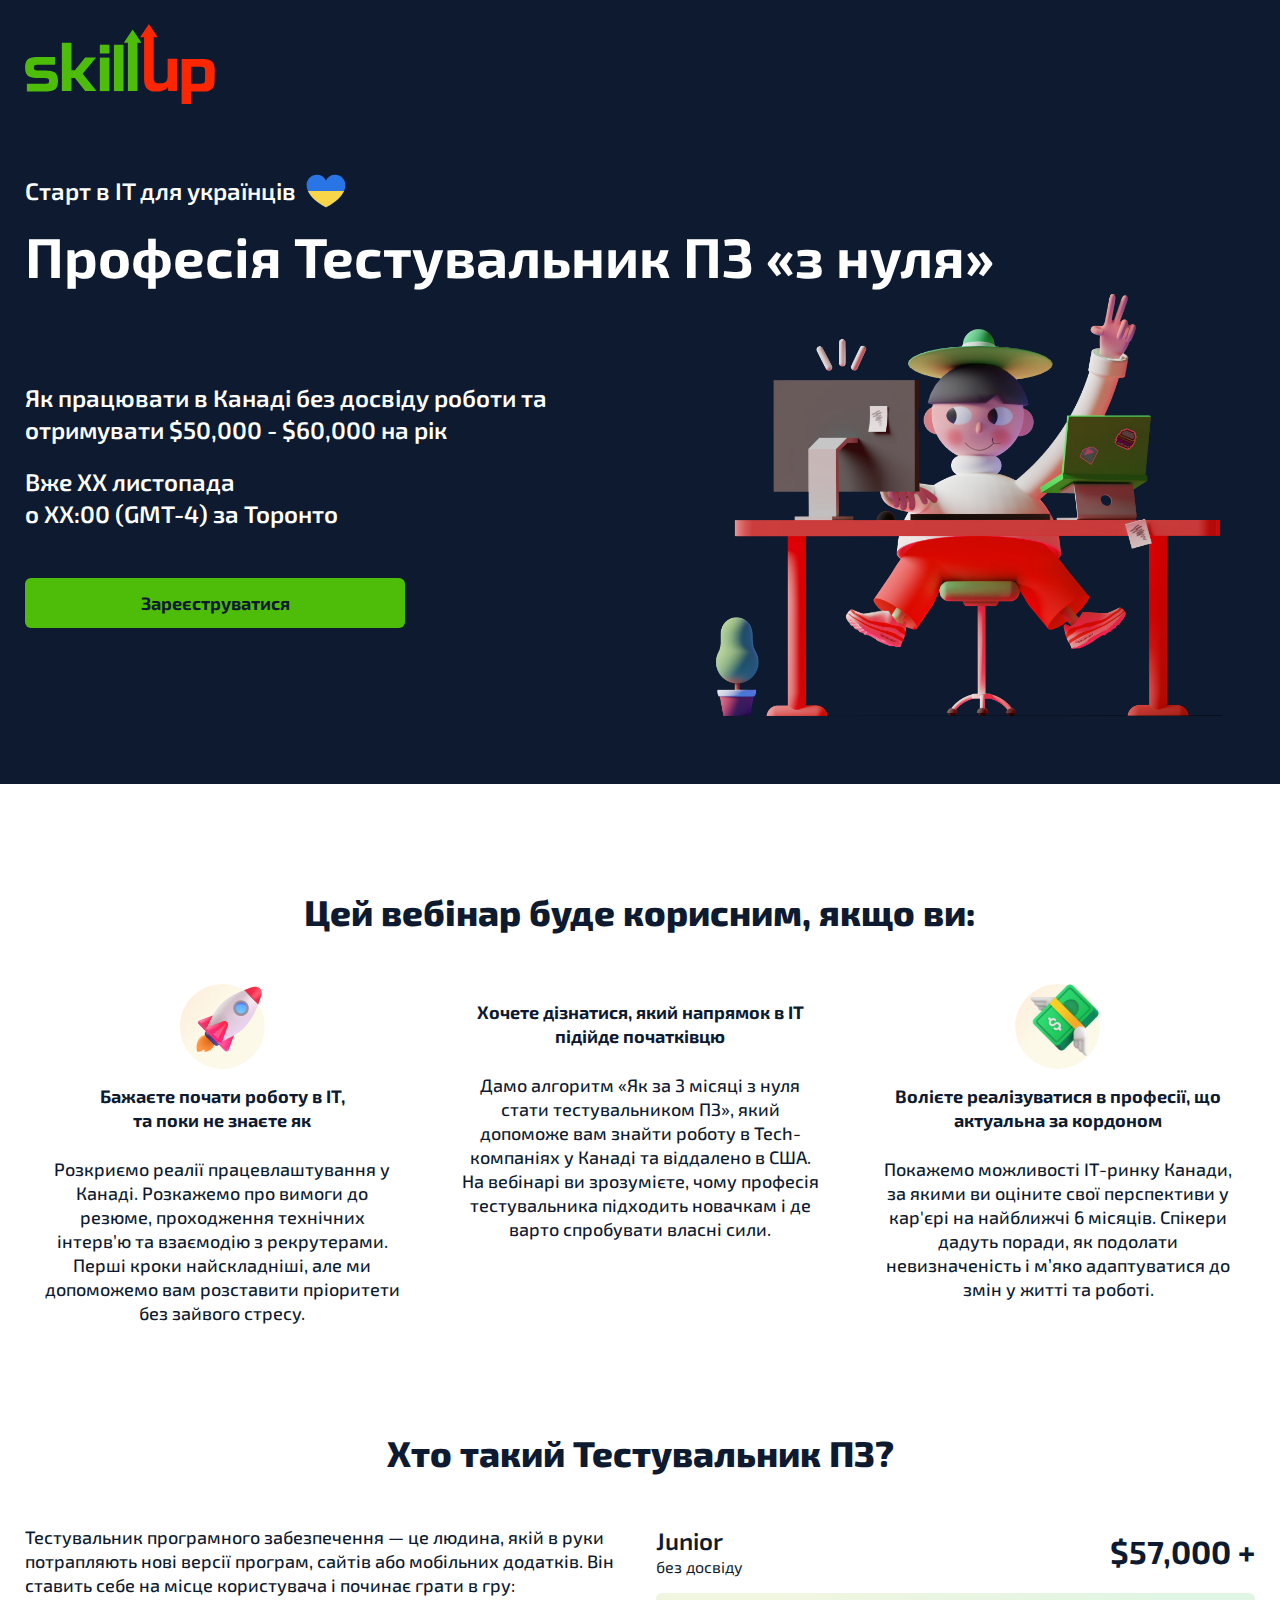
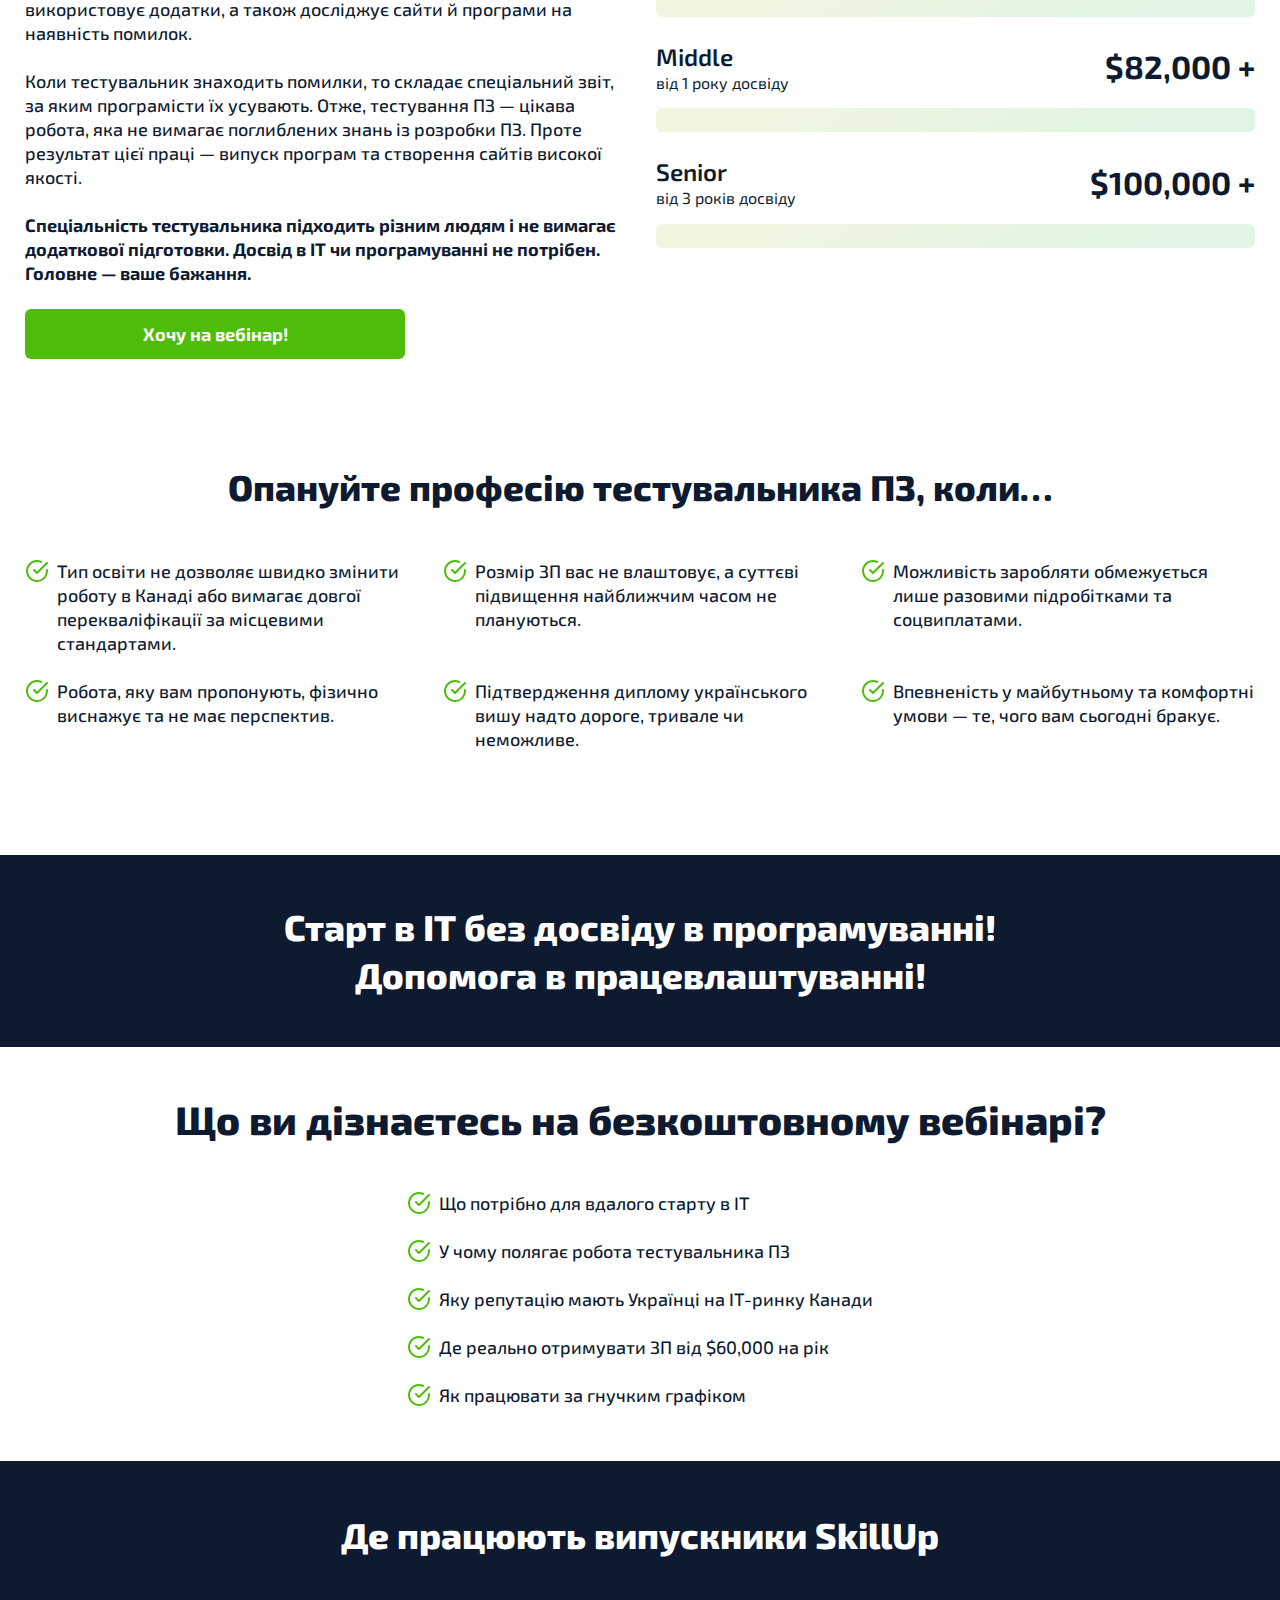
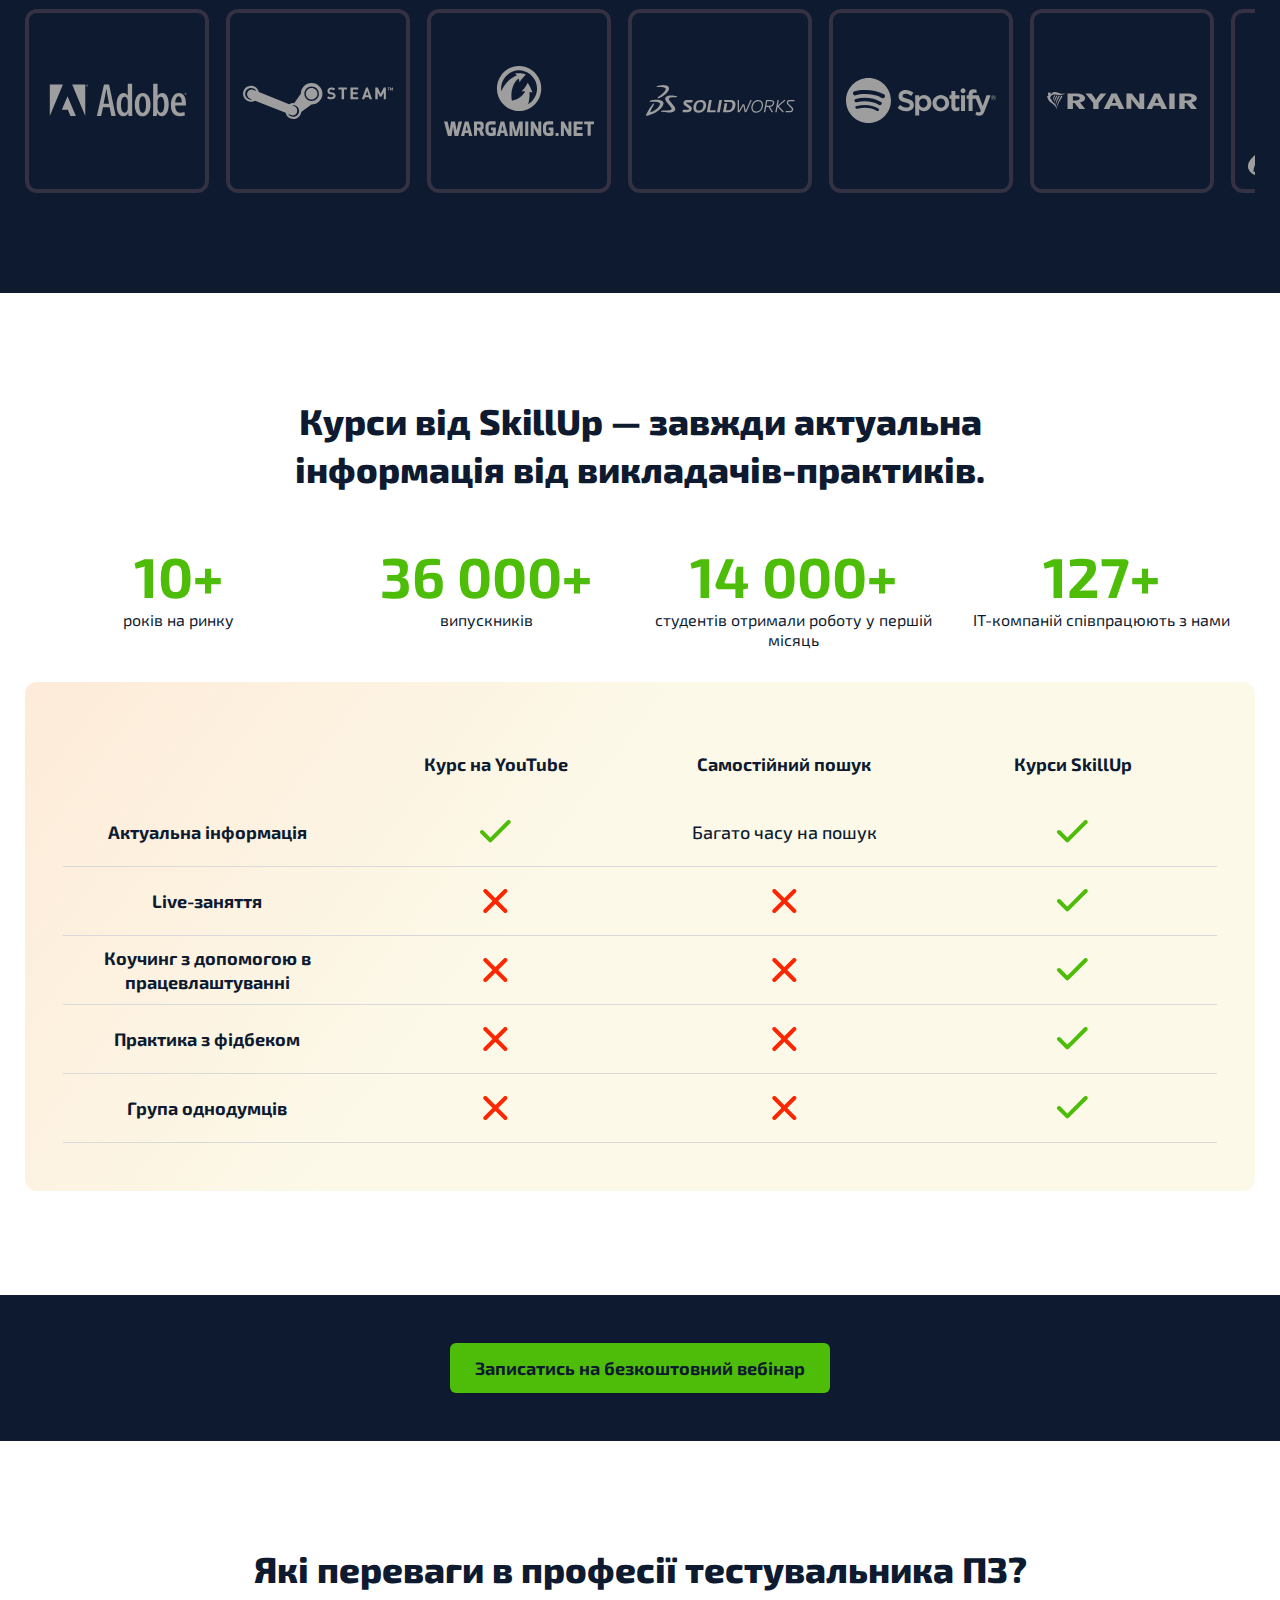
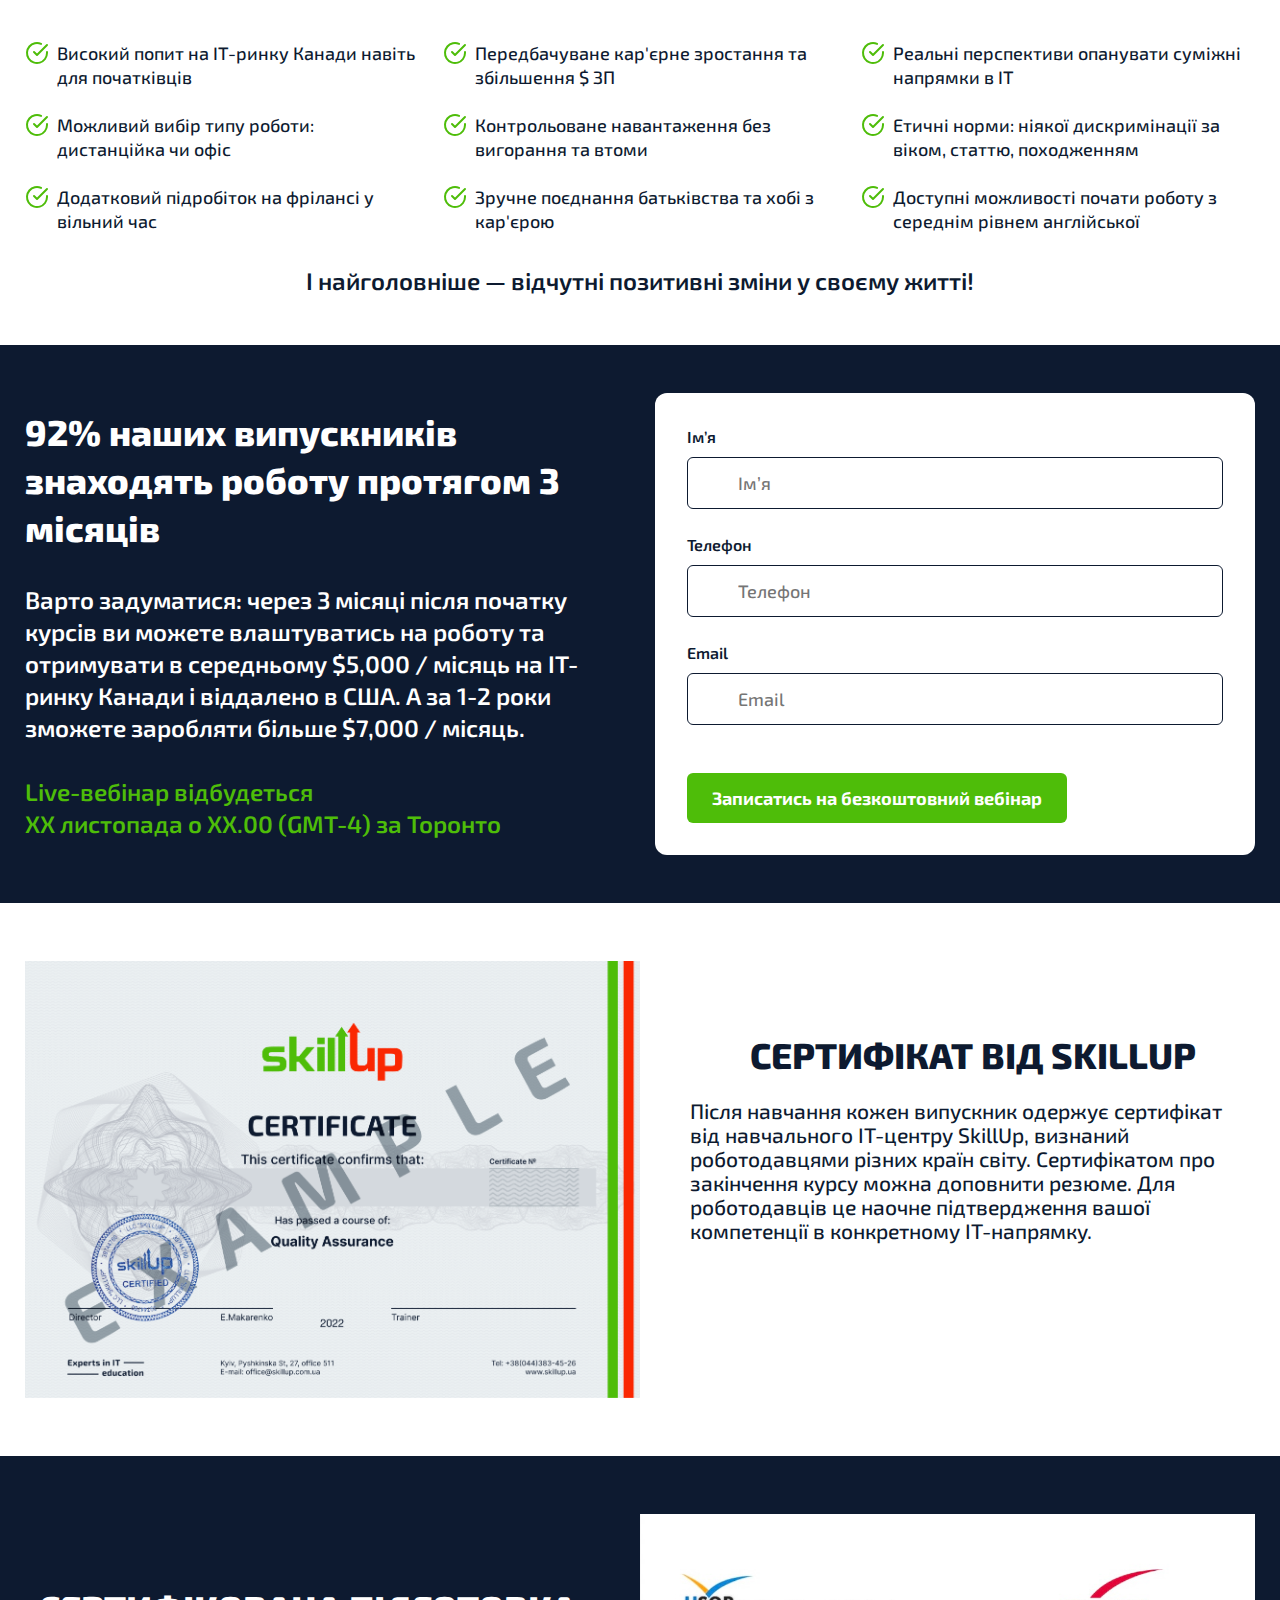
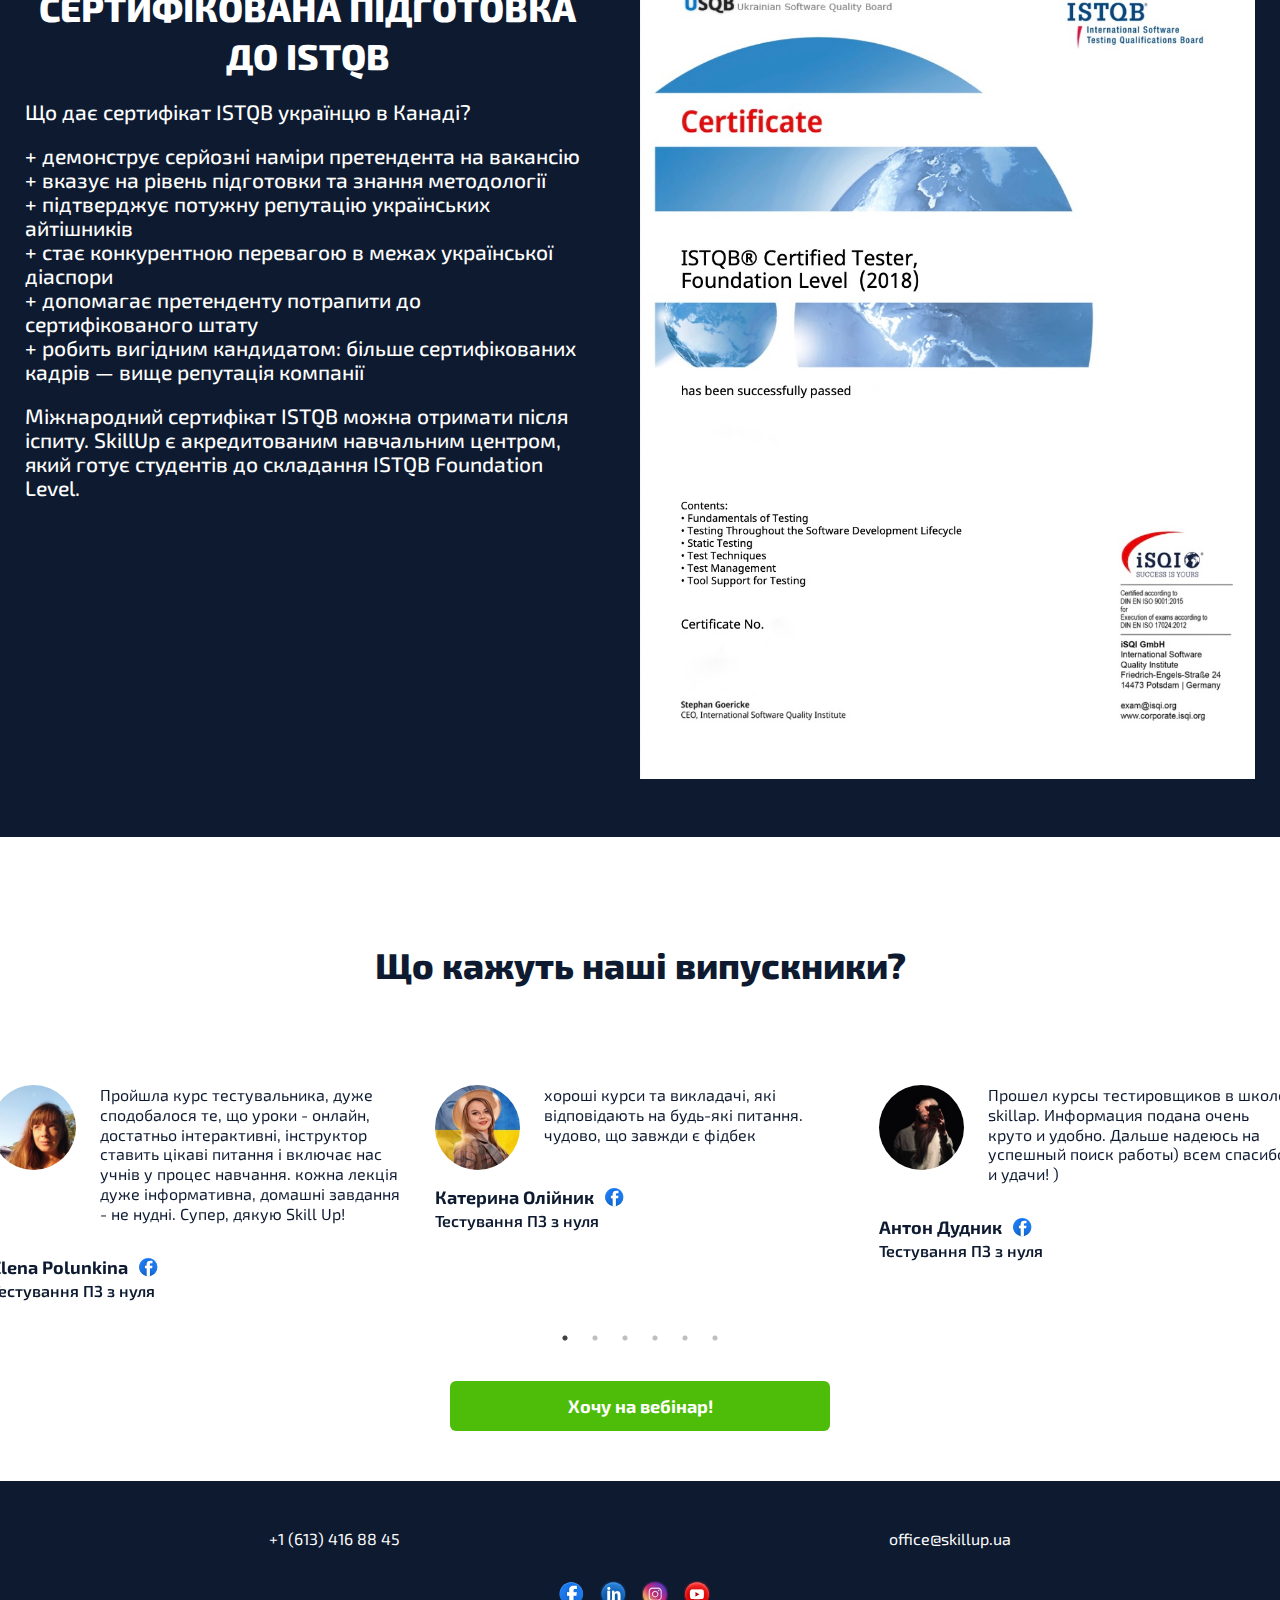
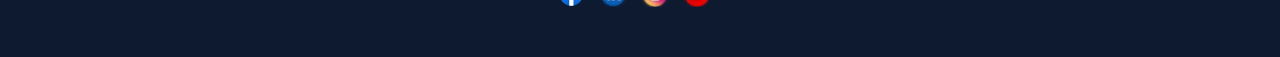
==== commit 47024a9f: "fix text in intriduce section" ====
--- a/index.html
+++ b/index.html
@@ -35,7 +35,7 @@
                         <div class="introduce-content">
                             <p class="introduce-description">
                                 Як працювати в Канаді без досвіду роботи та
-                                отримувати від $60,000 на рік
+                                отримувати $50,000 - $60,000 на рік
                             </p>
                             <p class="introduce-date">
                                 Вже ХХ листопада <br />
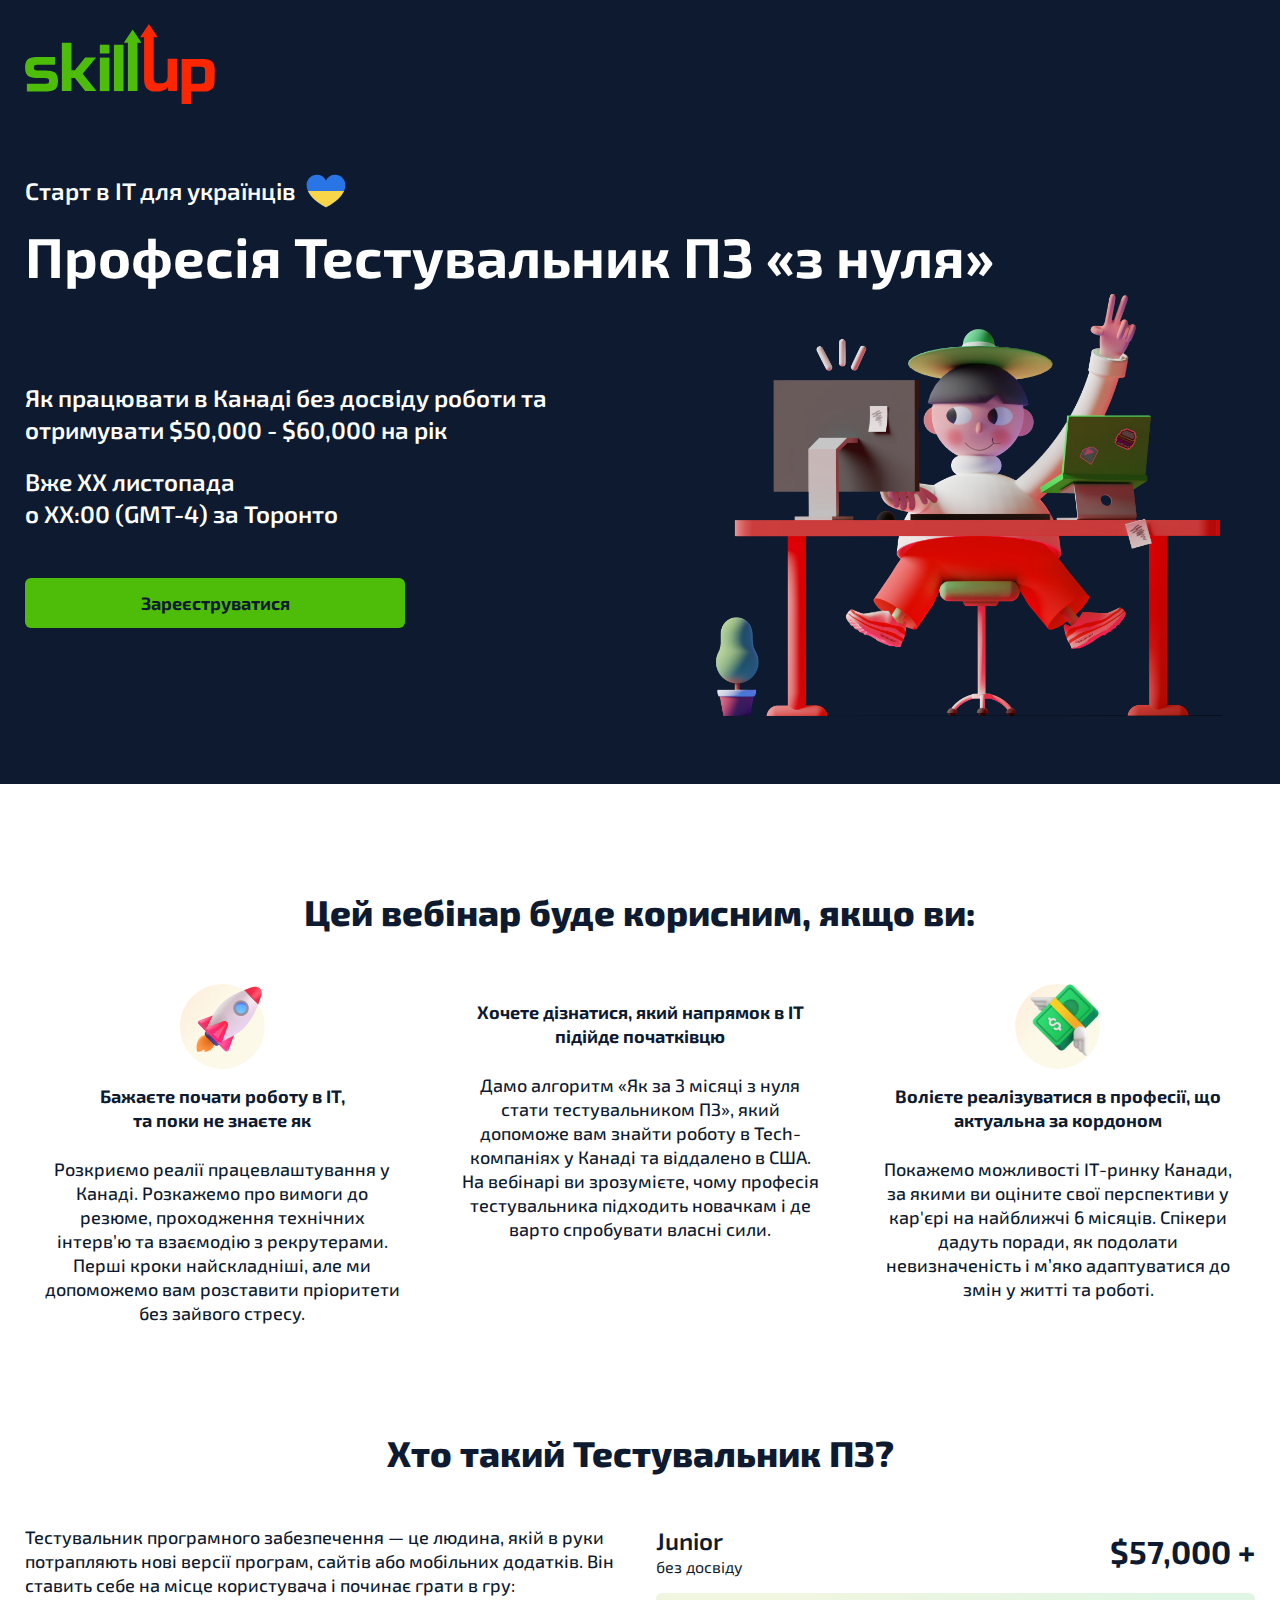
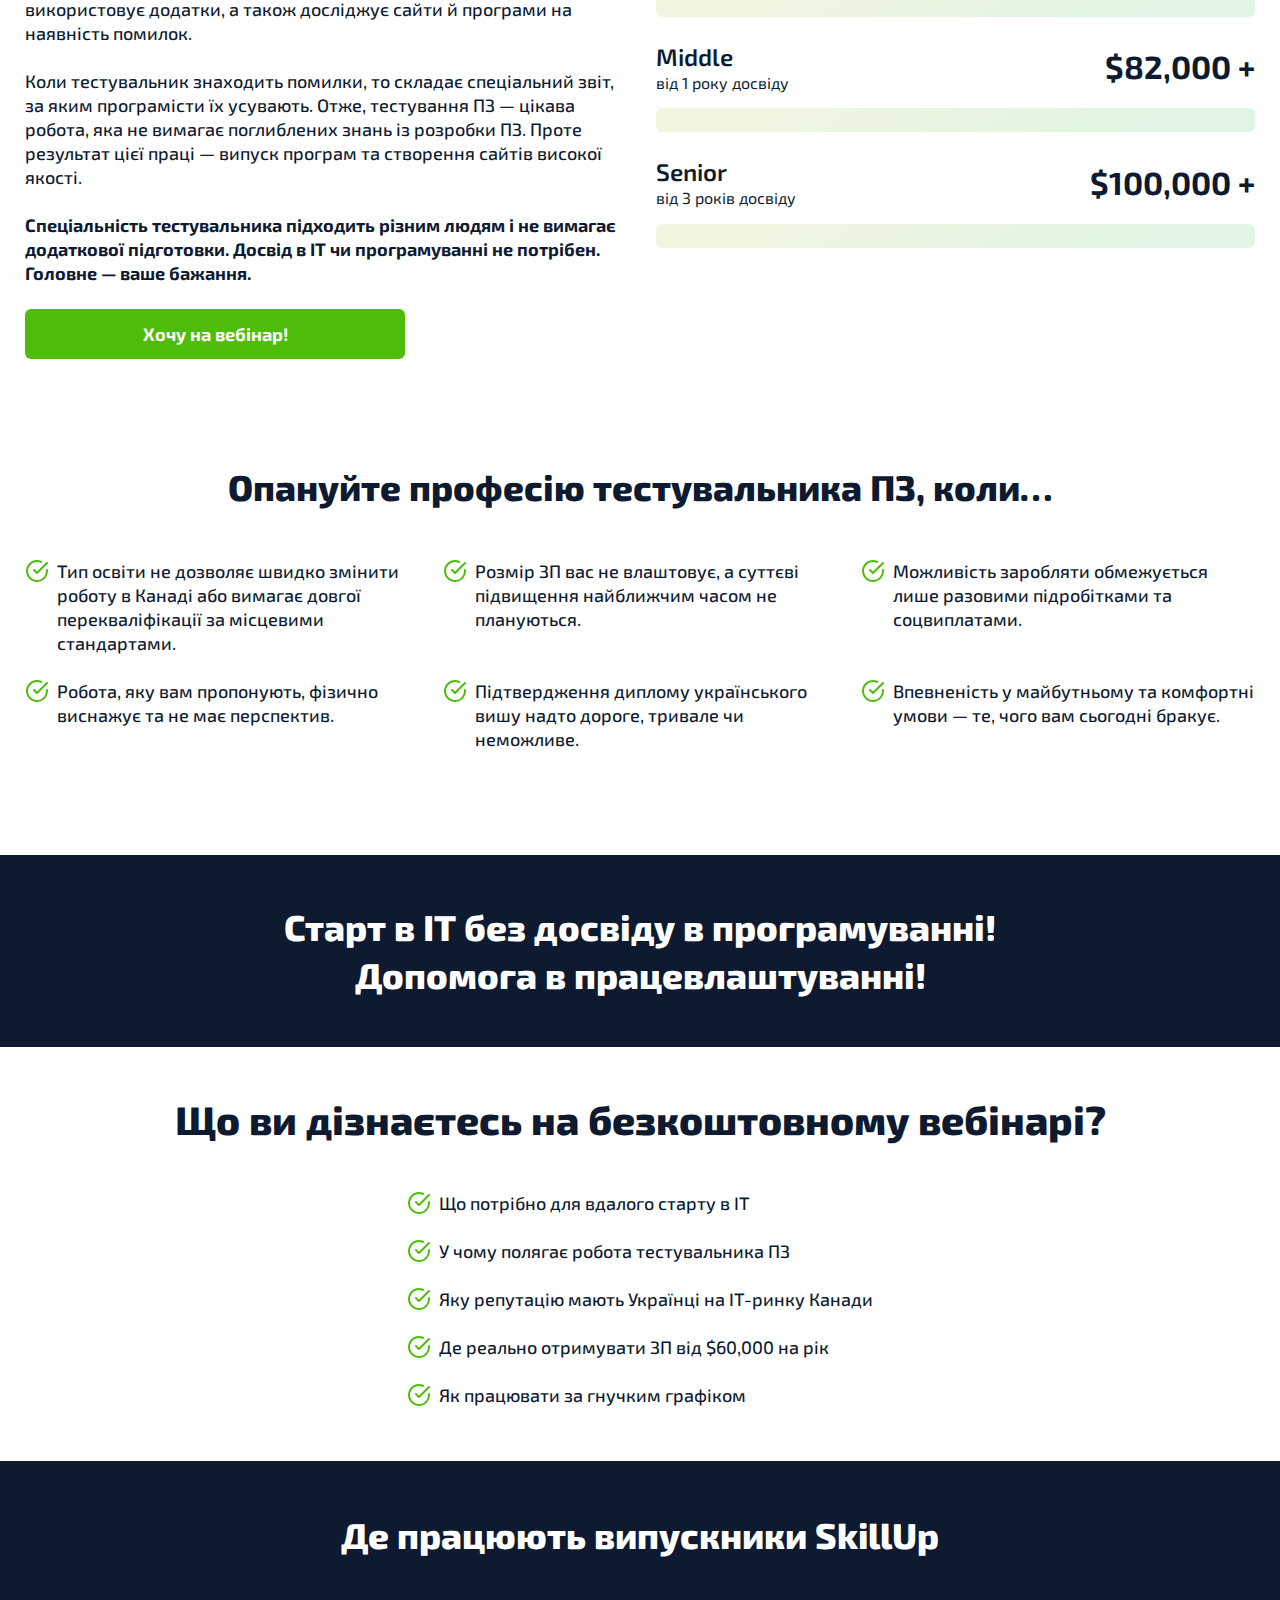
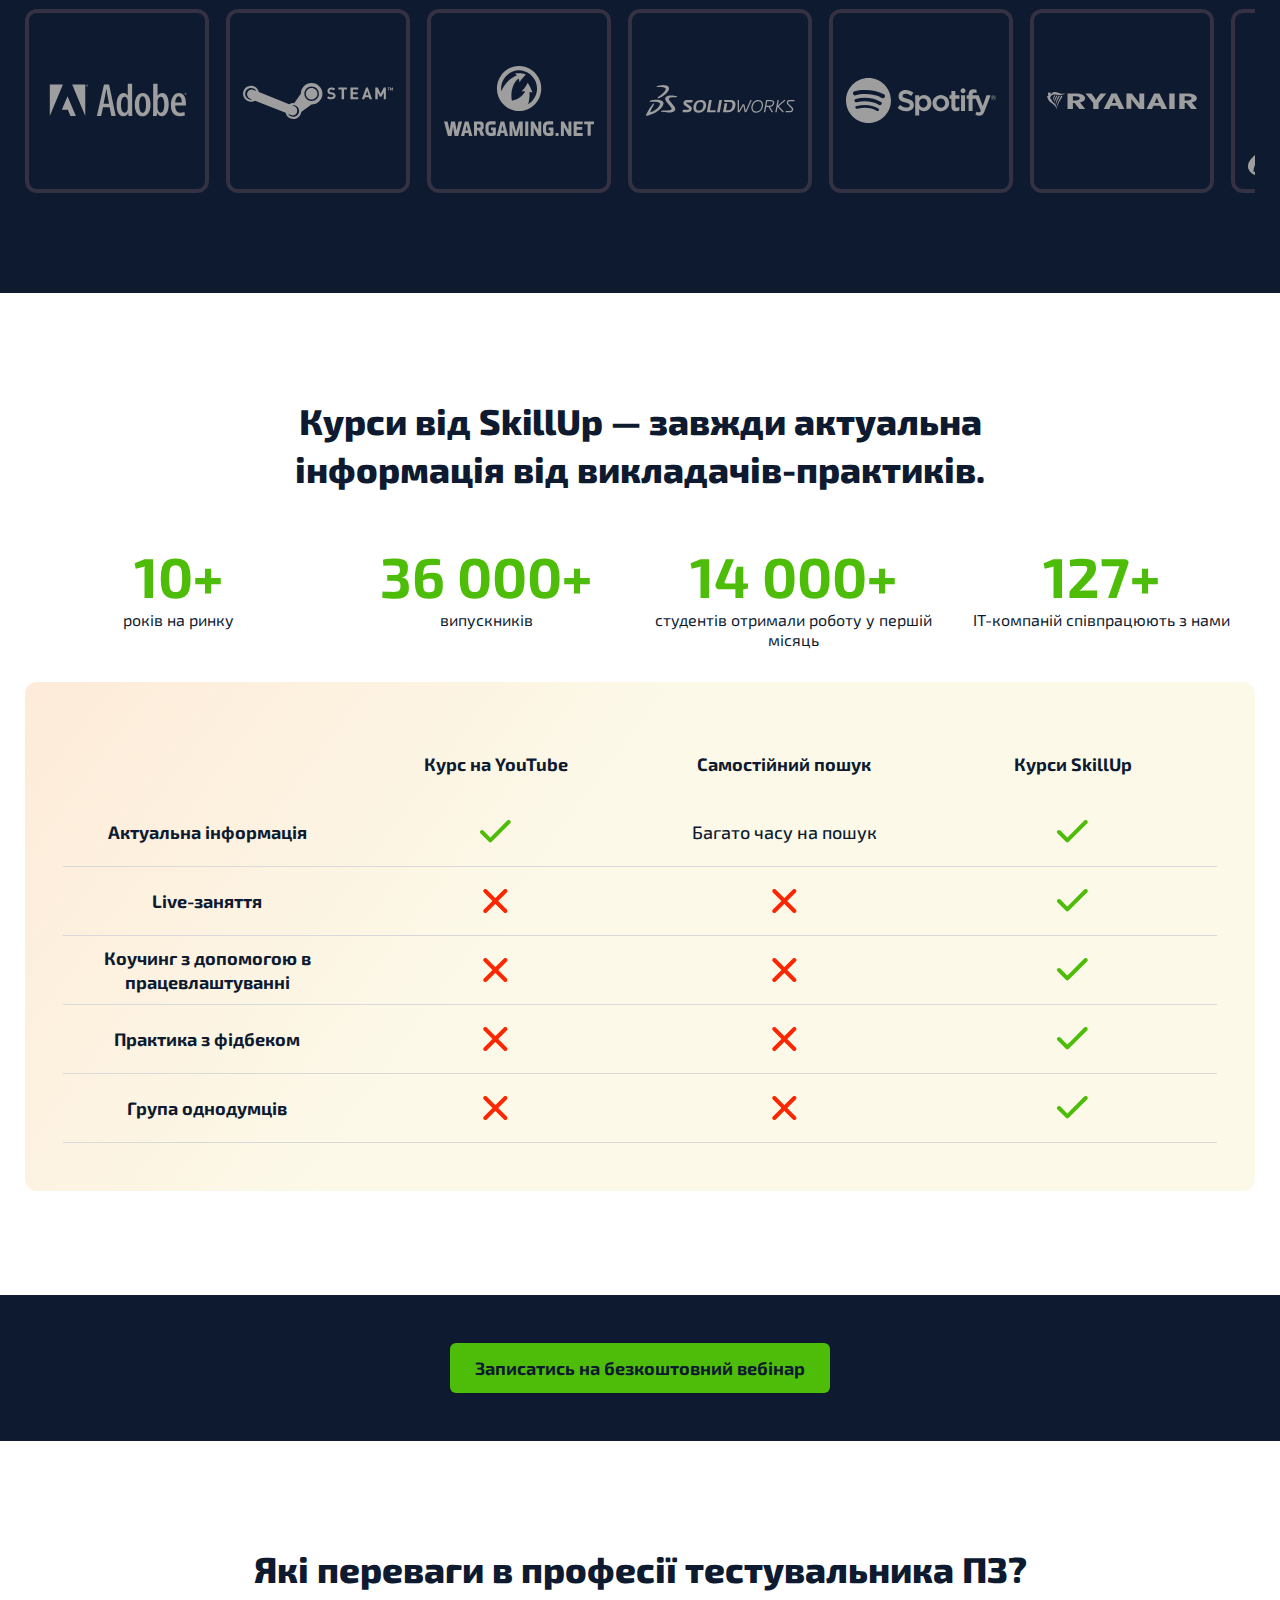
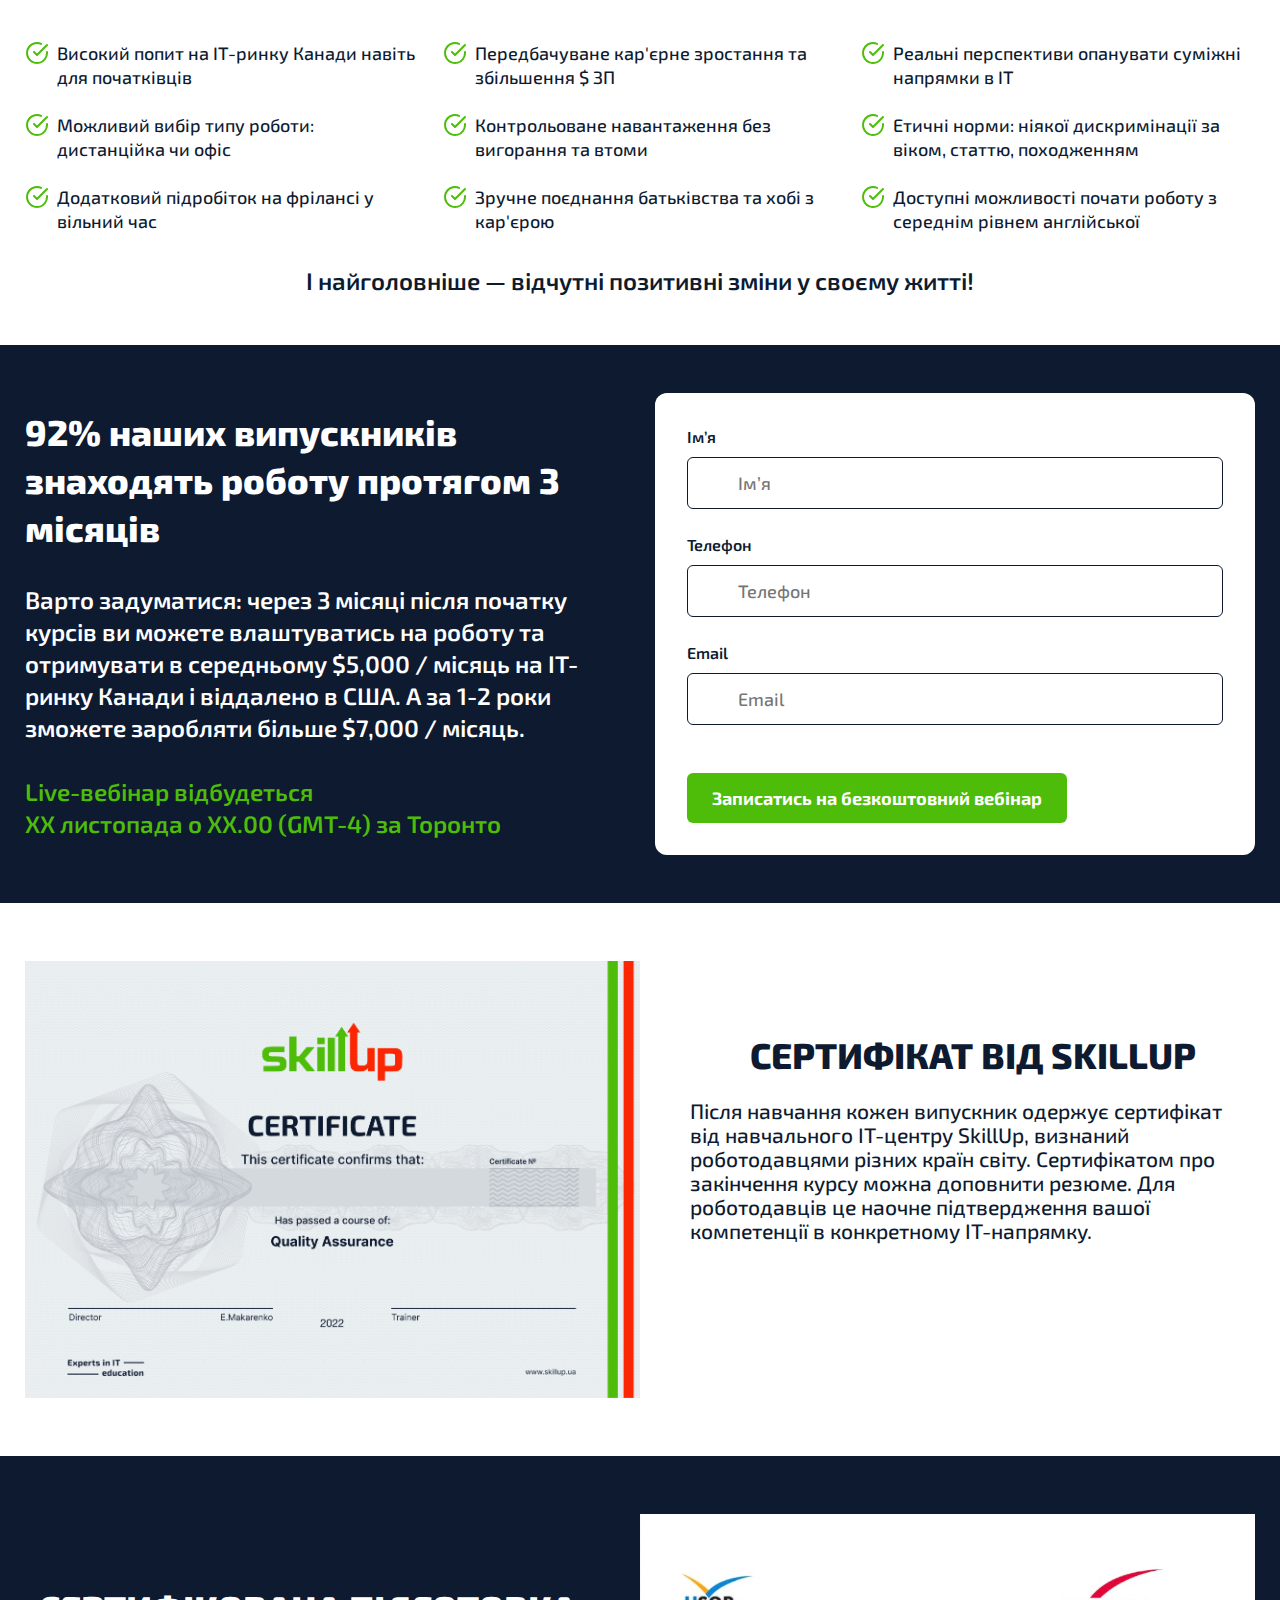
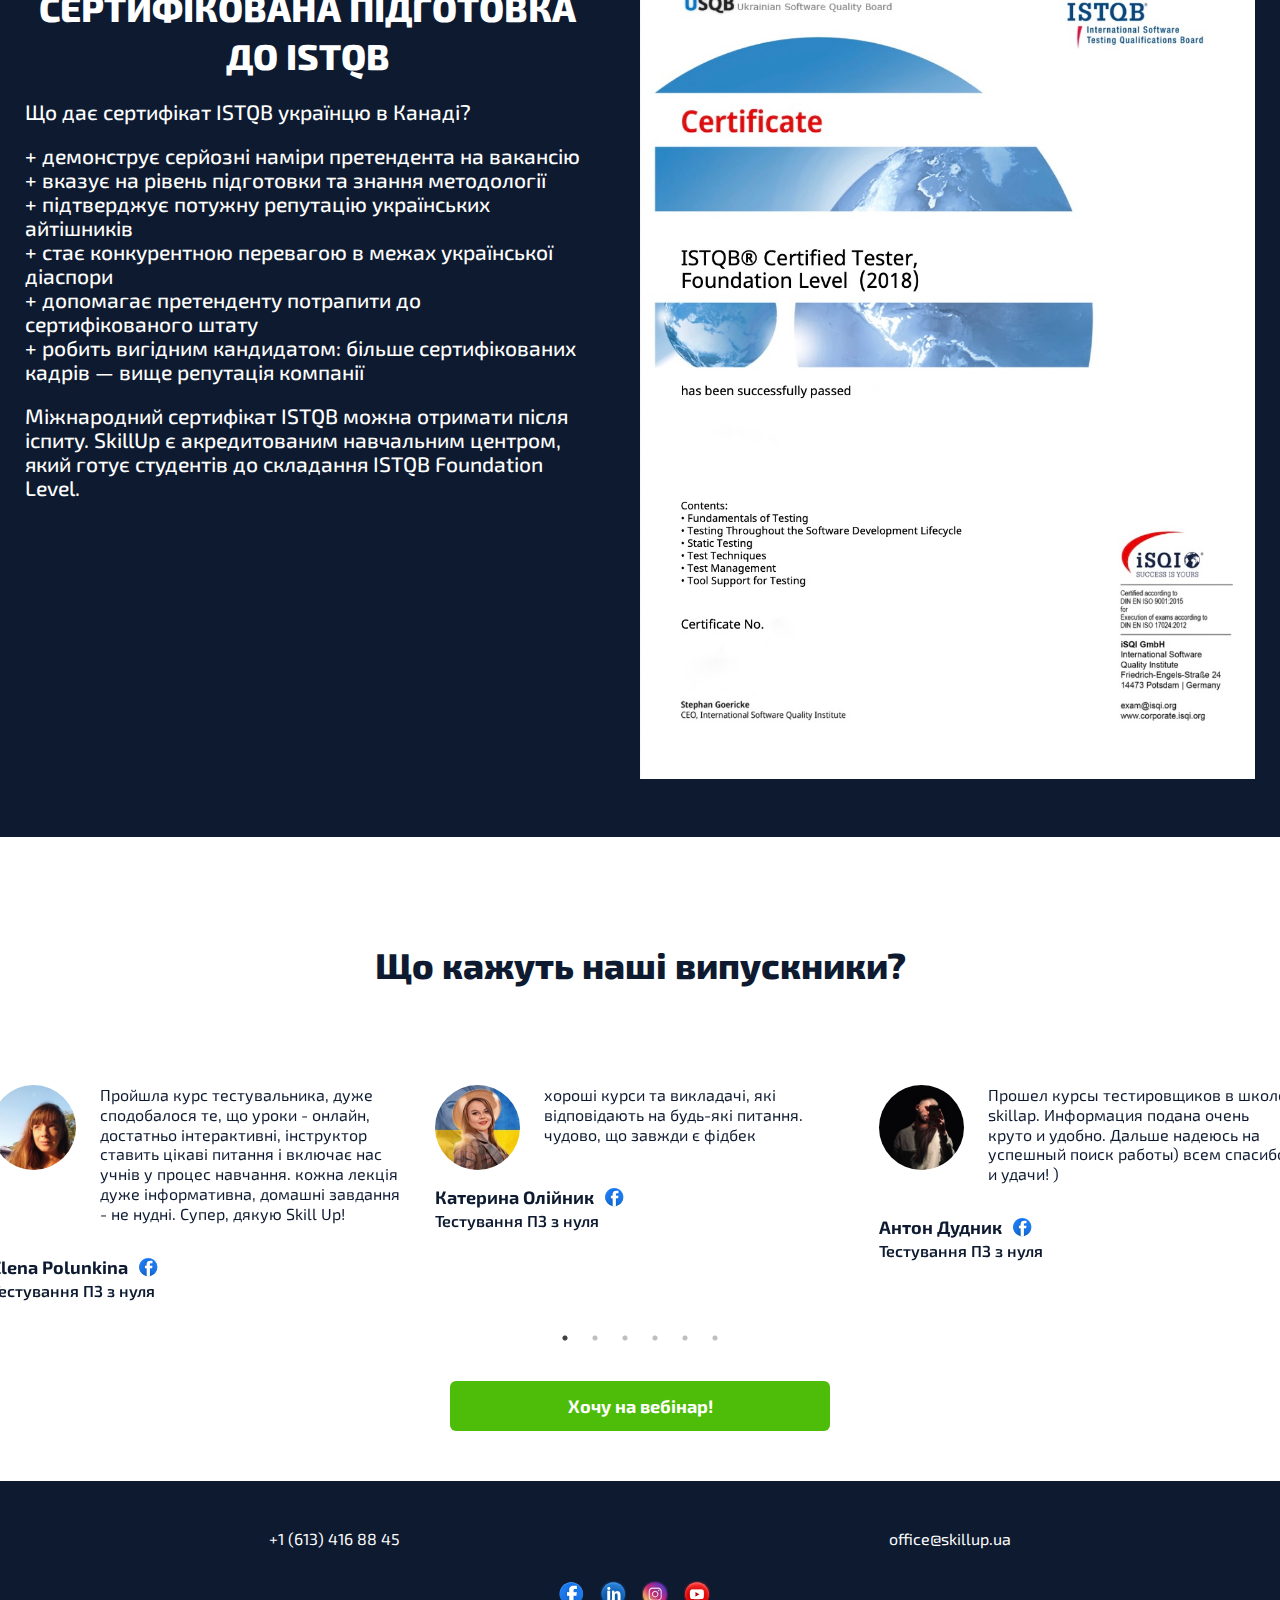
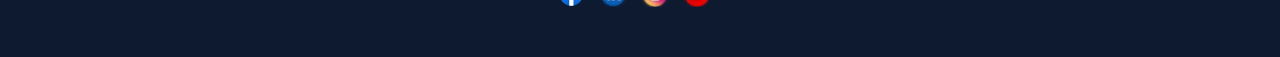
==== commit c6b8c839: "change one review" ====
--- a/index.html
+++ b/index.html
@@ -713,23 +713,21 @@
                                 ></div>
                                 <div class="review-text">
                                     <p>
-                                        Спасибо, мне очень понравилось учиться.
-                                        Милые, крутые преподаватели, хорошо
-                                        изложенный материал и крутые работы
-                                        кураторов, быстрая и точная обратная
-                                        связь, быстро Рекомендую дневной
-                                        тренировочный центр)!
+                                        дуже задоволена курсом гарні вчителя
+                                        добре донесений матеріал постійна
+                                        підтримка менторів на протязі всього
+                                        навчання
                                     </p>
                                 </div>
                             </div>
                             <div class="row author-and-fb-wrapper">
                                 <div class="review-text-author">
                                     <p class="review-text-author">
-                                        Aleksandra Lomakina
+                                        Даниела Морар
                                     </p>
                                 </div>
                                 <a
-                                    href="https://www.facebook.com/kassandra177/posts/pfbid026eNZhvxeb1ehTSKL2JSB3vigJeqaoGY8JXBqwDBFr9gmoUhoG8Ni2SU7Sqe7siczl"
+                                    href="https://www.facebook.com/100064885565796/posts/552307926942055/?mibextid=afzh1R"
                                     target="_blank"
                                     ><div class="fb-icon"></div
                                 ></a>
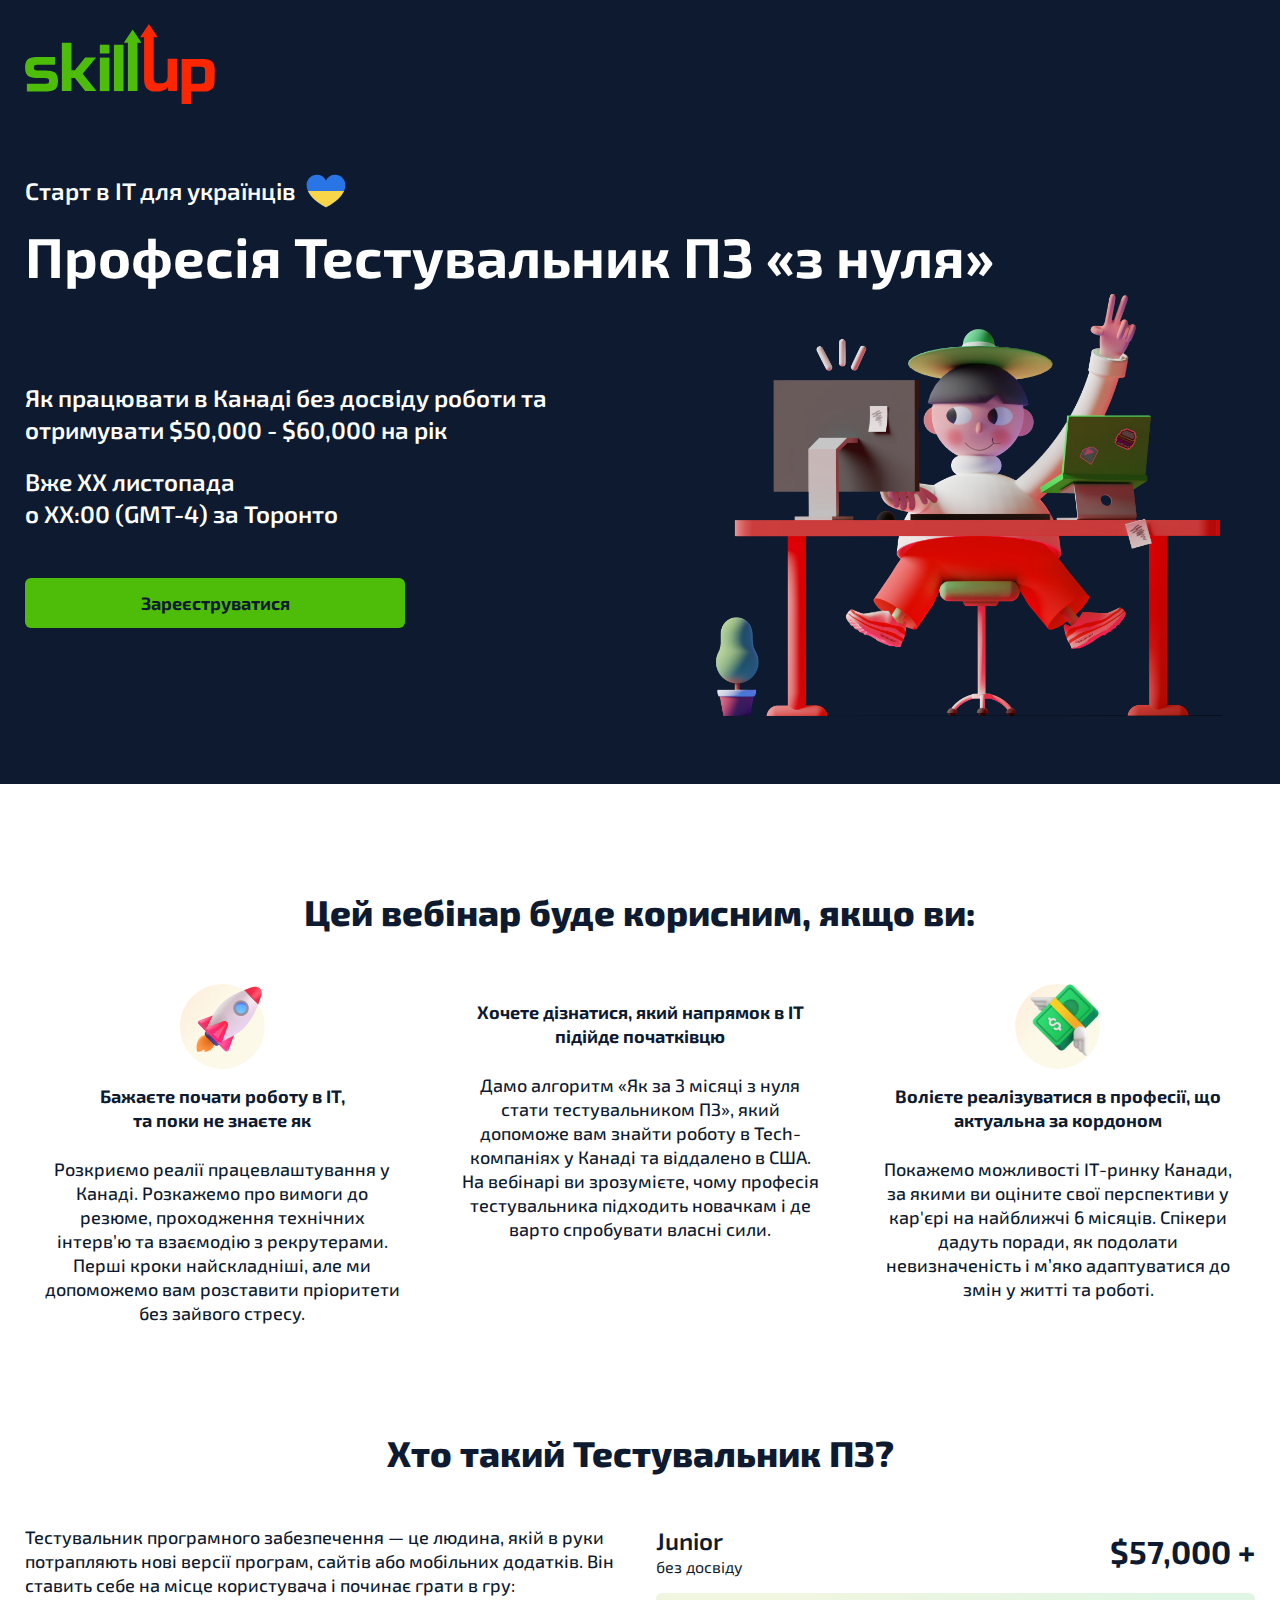
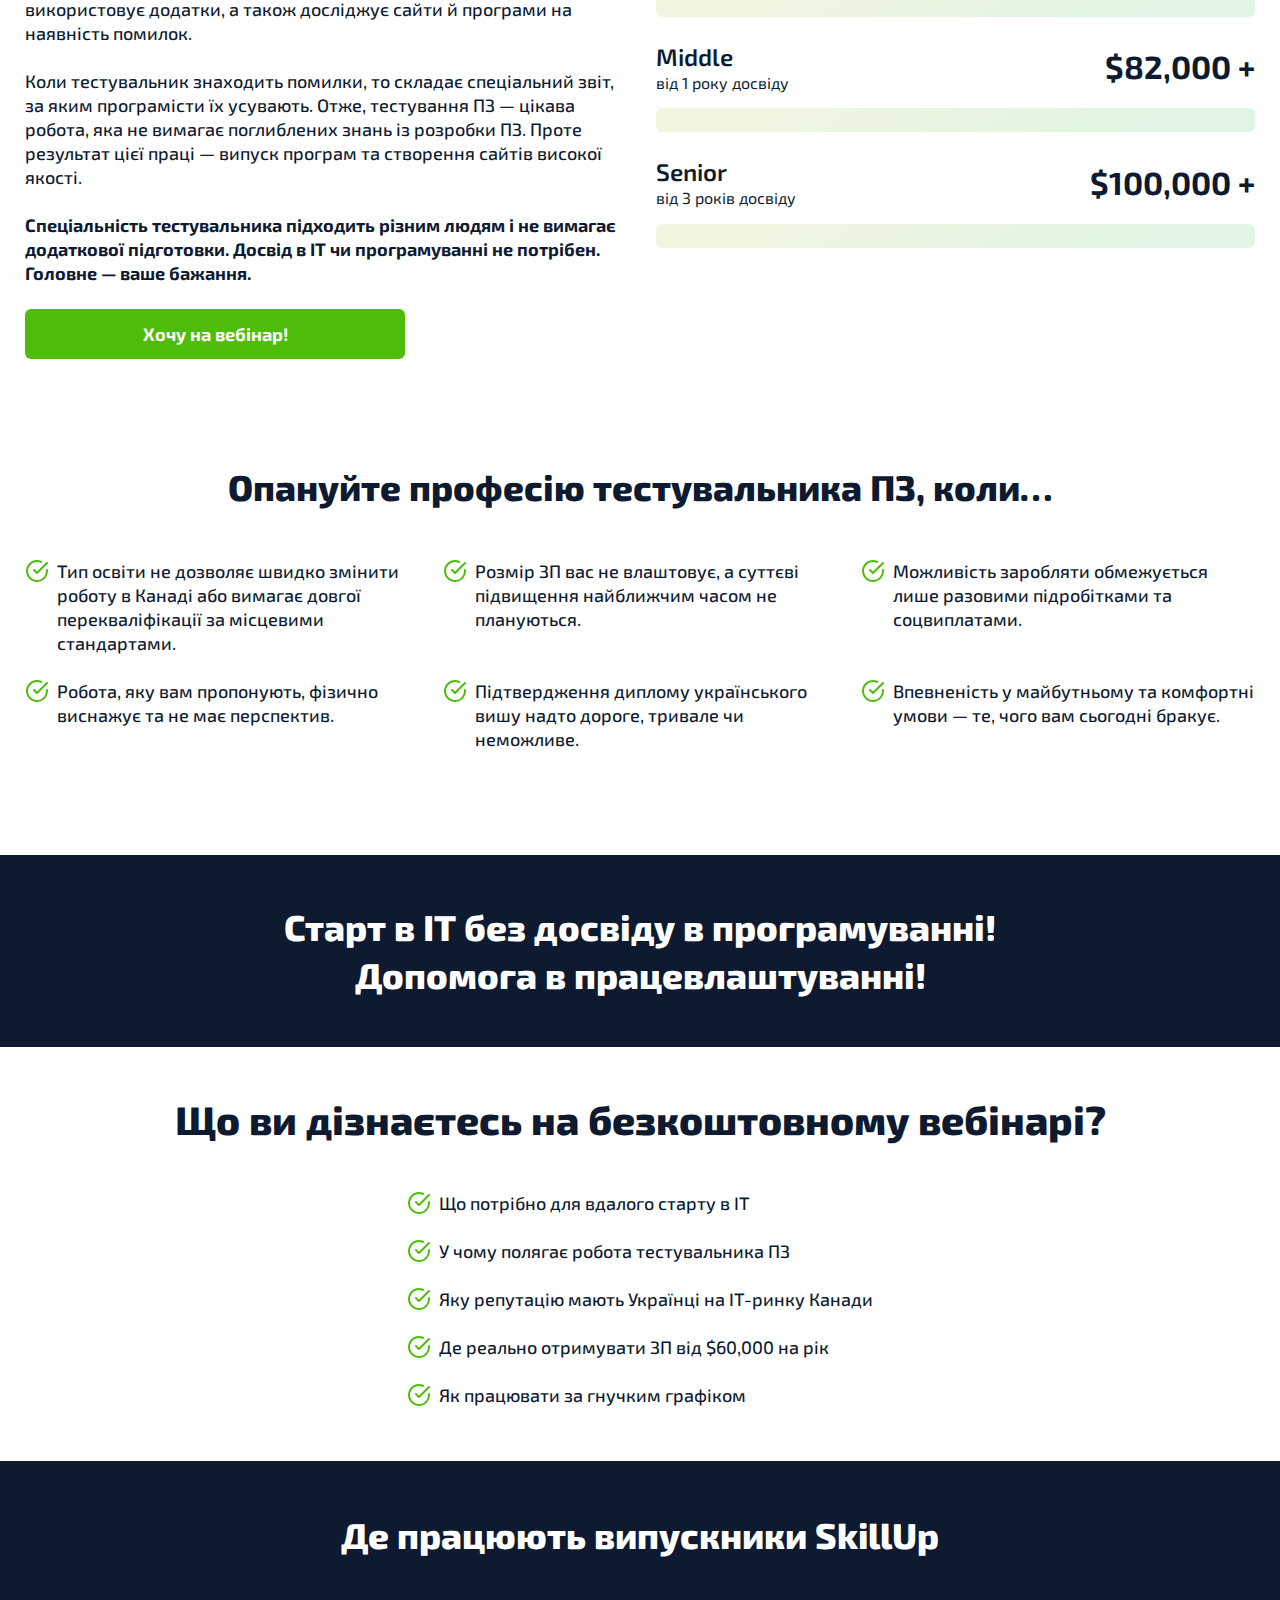
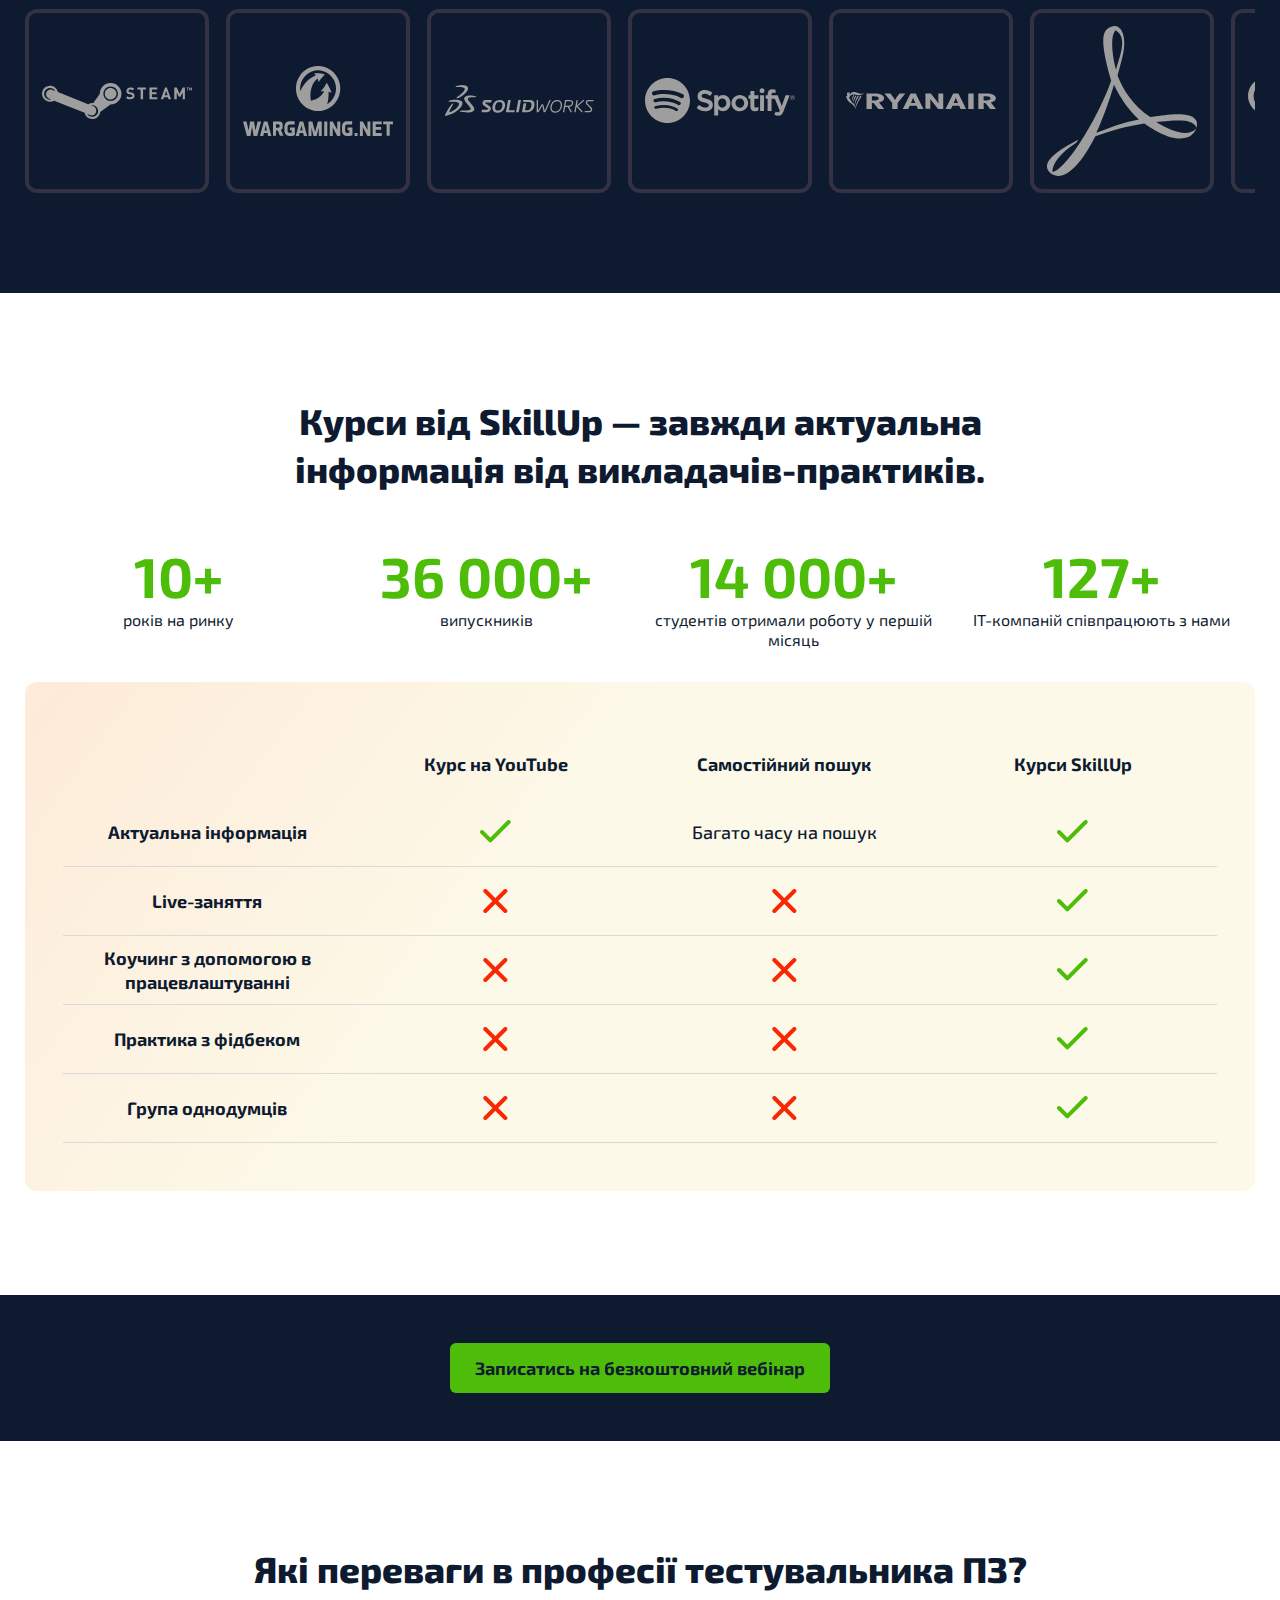
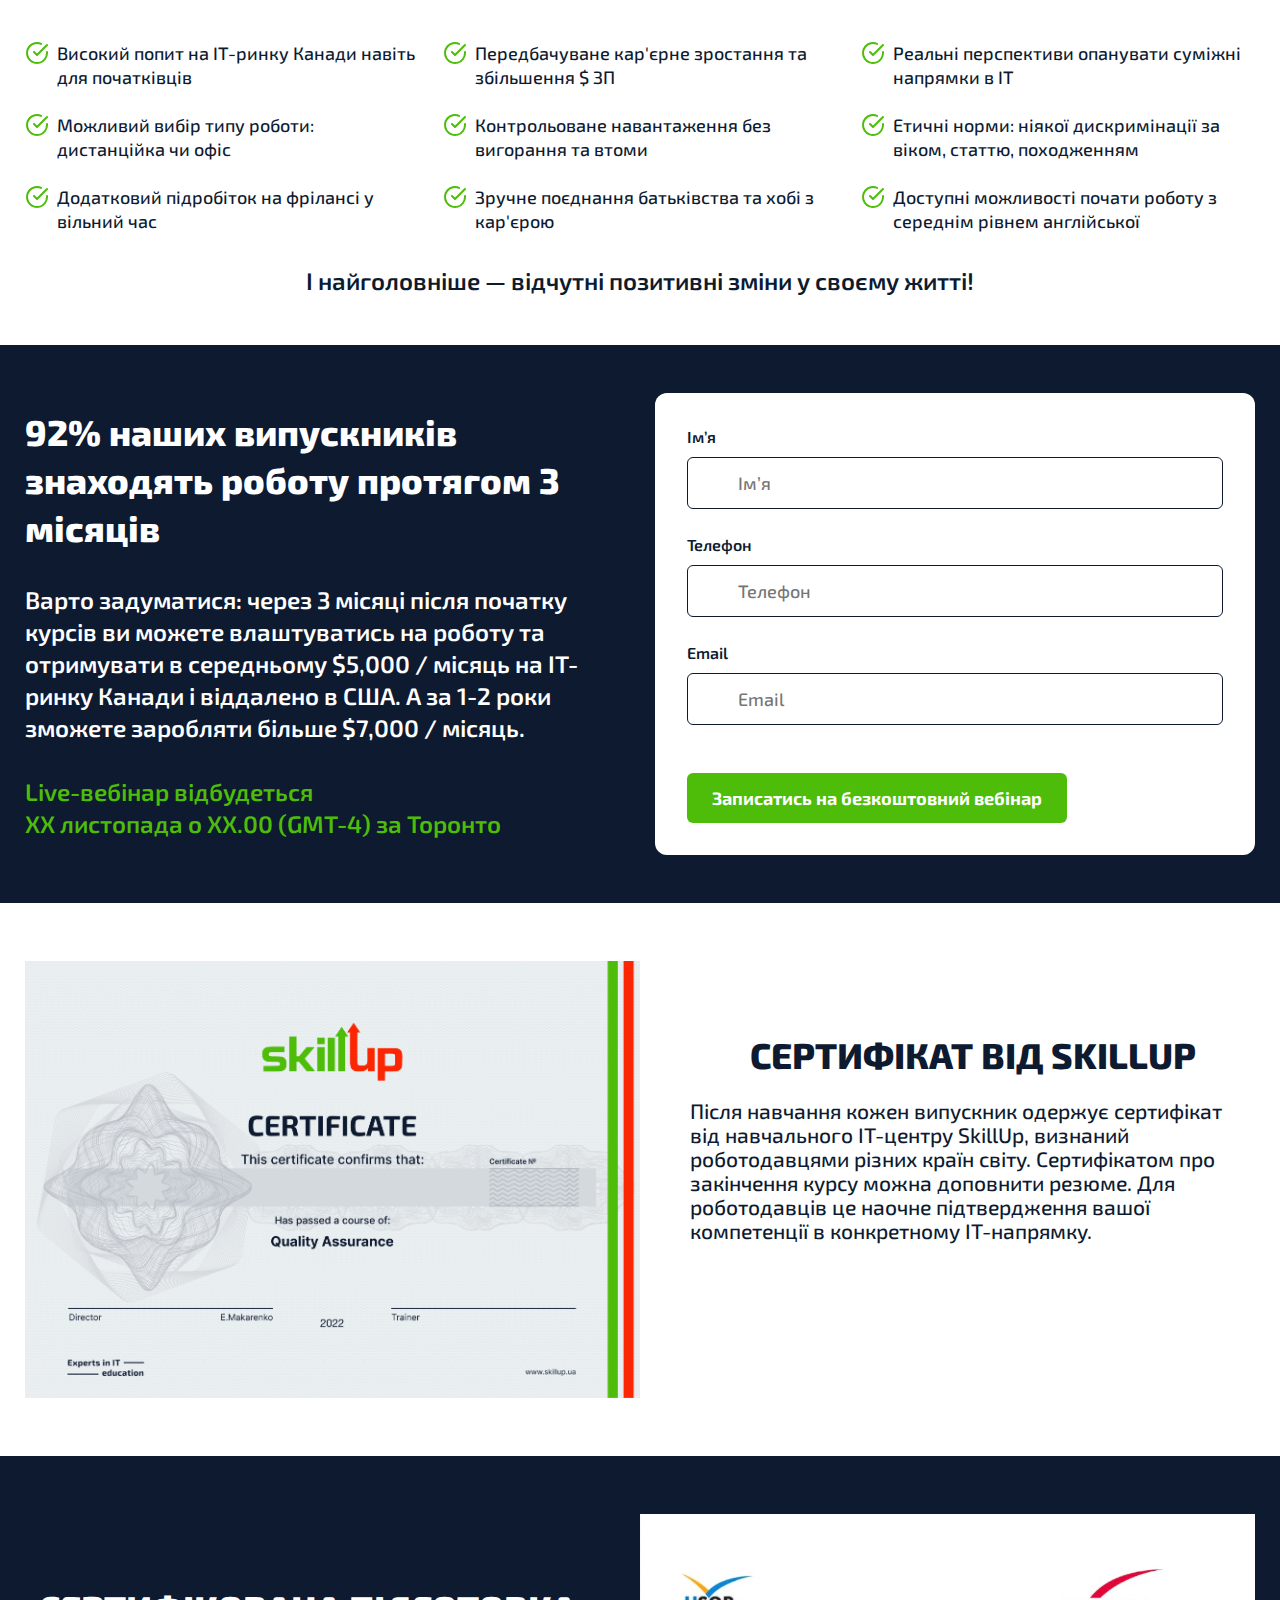
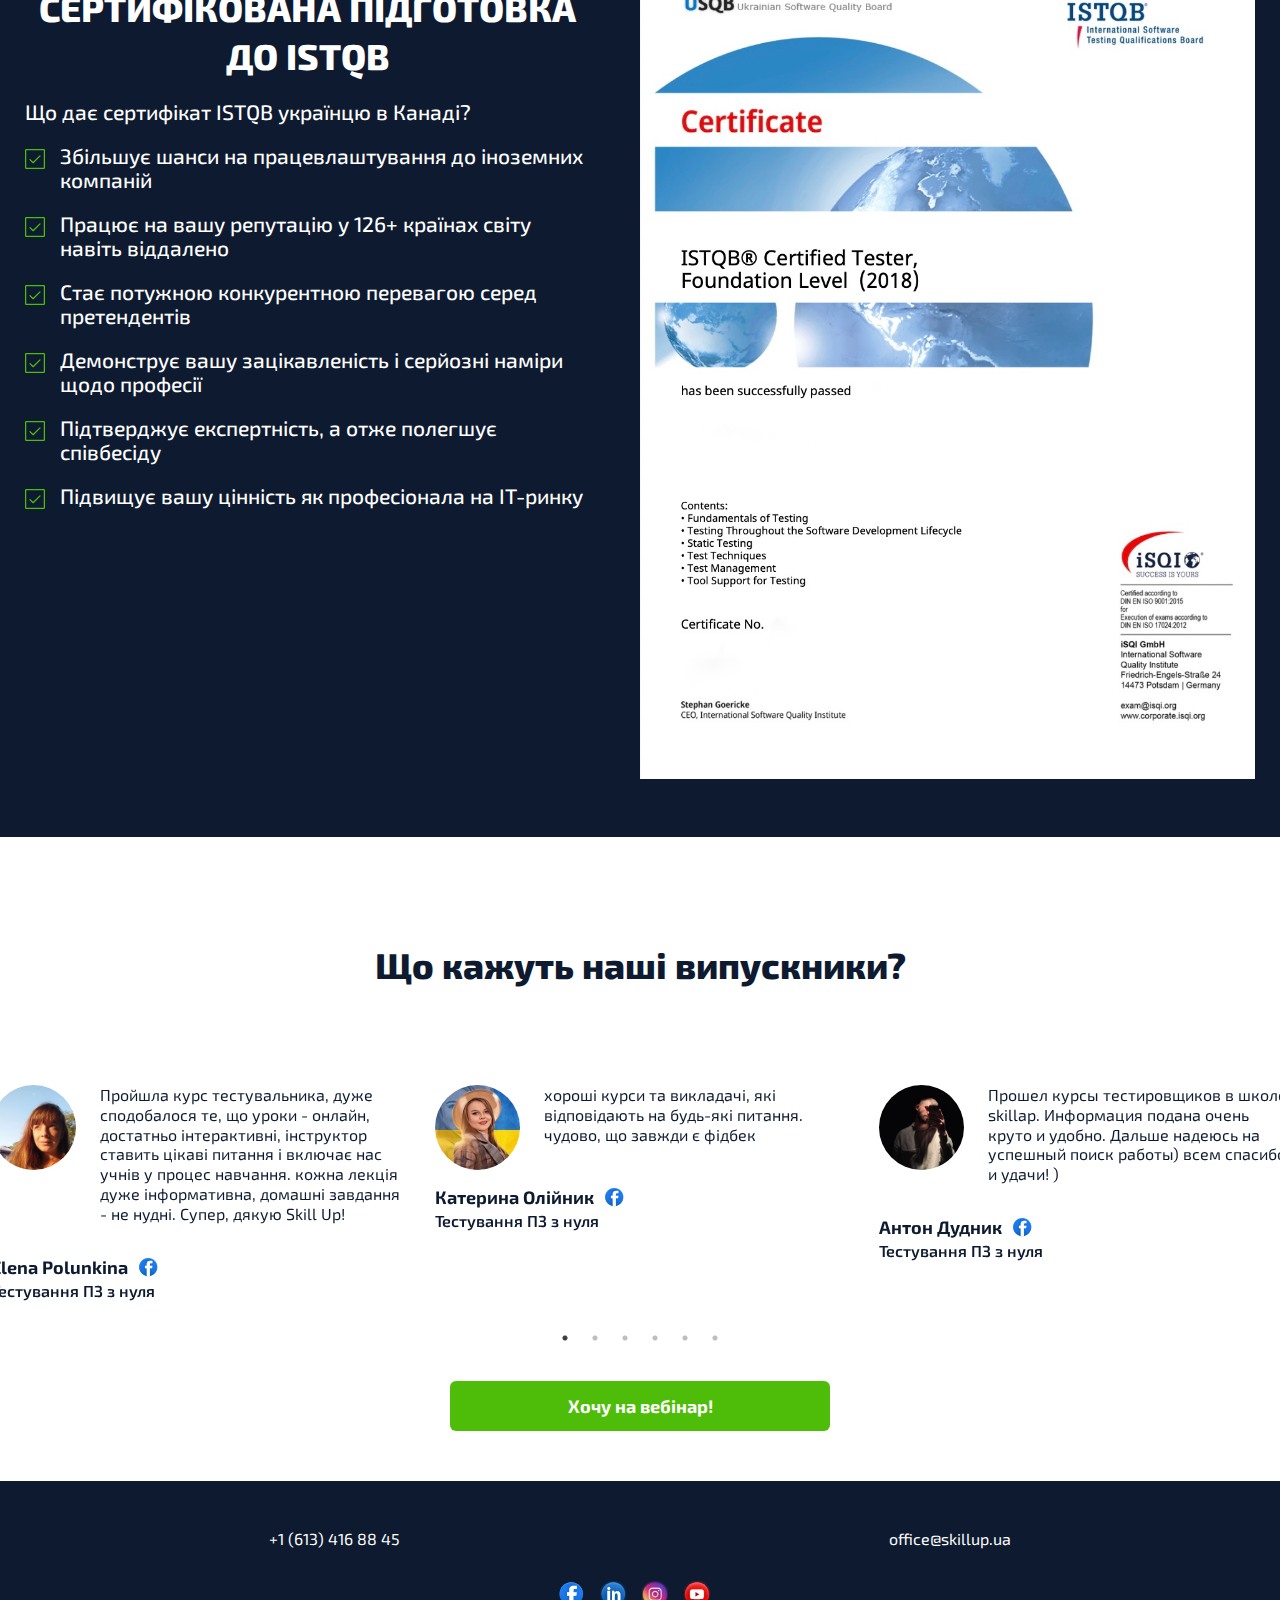
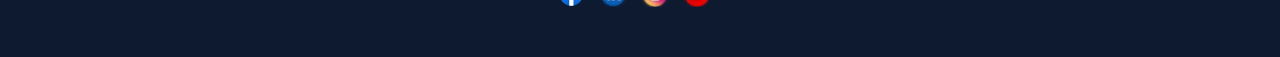
==== commit ea04756c: "add checkmarks in certificate section" ====
--- a/index.html
+++ b/index.html
@@ -603,38 +603,53 @@
                                     Що дає сертифікат ISTQB українцю в Канаді?
                                 </p>
                                 <div>
-                                    <p>
-                                        + демонструє серйозні наміри претендента
-                                        на вакансію
-                                    </p>
-                                    <p>
-                                        + вказує на рівень підготовки та знання
-                                        методології
-                                    </p>
-                                    <p>
-                                        + підтверджує потужну репутацію
-                                        українських айтішників
-                                    </p>
-                                    <p>
-                                        + стає конкурентною перевагою в межах
-                                        української діаспори
-                                    </p>
-                                    <p>
-                                        + допомагає претенденту потрапити до
-                                        сертифікованого штату
-                                    </p>
-                                    <p>
-                                        + робить вигідним кандидатом: більше
-                                        сертифікованих кадрів — вище репутація
-                                        компанії
-                                    </p>
-                                </div>
-                                <p>
-                                    Міжнародний сертифікат ISTQB можна отримати
-                                    після іспиту. SkillUp є акредитованим
-                                    навчальним центром, який готує студентів до
-                                    складання ISTQB Foundation Level.
-                                </p>
+                                    <div class="row certificate-item">
+                                        <div class="checkmark-img"></div>
+                                        <p>
+                                            Збільшує шанси на працевлаштування
+                                            до іноземних компаній
+                                        </p>
+                                    </div>
+                                    <div class="row certificate-item">
+                                        <div class="checkmark-img"></div>
+                                        <p>
+                                            Працює на вашу репутацію у 126+
+                                            країнах світу навіть віддалено
+                                        </p>
+                                    </div>
+
+                                    <div class="row certificate-item">
+                                        <div class="checkmark-img"></div>
+                                        <p>
+                                            Стає потужною конкурентною перевагою
+                                            серед претендентів
+                                        </p>
+                                    </div>
+
+                                    <div class="row certificate-item">
+                                        <div class="checkmark-img"></div>
+                                        <p>
+                                            Демонструє вашу зацікавленість і
+                                            серйозні наміри щодо професії
+                                        </p>
+                                    </div>
+
+                                    <div class="row certificate-item">
+                                        <div class="checkmark-img"></div>
+                                        <p>
+                                            Підтверджує експертність, а отже
+                                            полегшує співбесіду
+                                        </p>
+                                    </div>
+
+                                    <div class="row certificate-item">
+                                        <div class="checkmark-img"></div>
+                                        <p>
+                                            Підвищує вашу цінність як
+                                            професіонала на IT-ринку
+                                        </p>
+                                    </div>
+                                </div>
                             </div>
                             <img src="images/certificate-2.jpg" alt="" />
                         </div>
--- a/style.css
+++ b/style.css
@@ -735,6 +735,19 @@
 .main .certificate-section .certificate-wrapper .certificate-text div {
   margin-bottom: 20px;
 }
+.main .certificate-section .certificate-wrapper .certificate-item {
+  gap: 15px;
+}
+.main .certificate-section .certificate-wrapper .certificate-item .checkmark-img {
+  margin-top: 5px;
+  margin-bottom: 0;
+  height: 20px;
+  min-width: 20px;
+  background-image: url(images/certificate-ok-img.svg);
+  background-position: center;
+  background-repeat: no-repeat;
+  background-size: cover;
+}
 .main .review-section {
   text-align: center;
   margin-bottom: 50px;
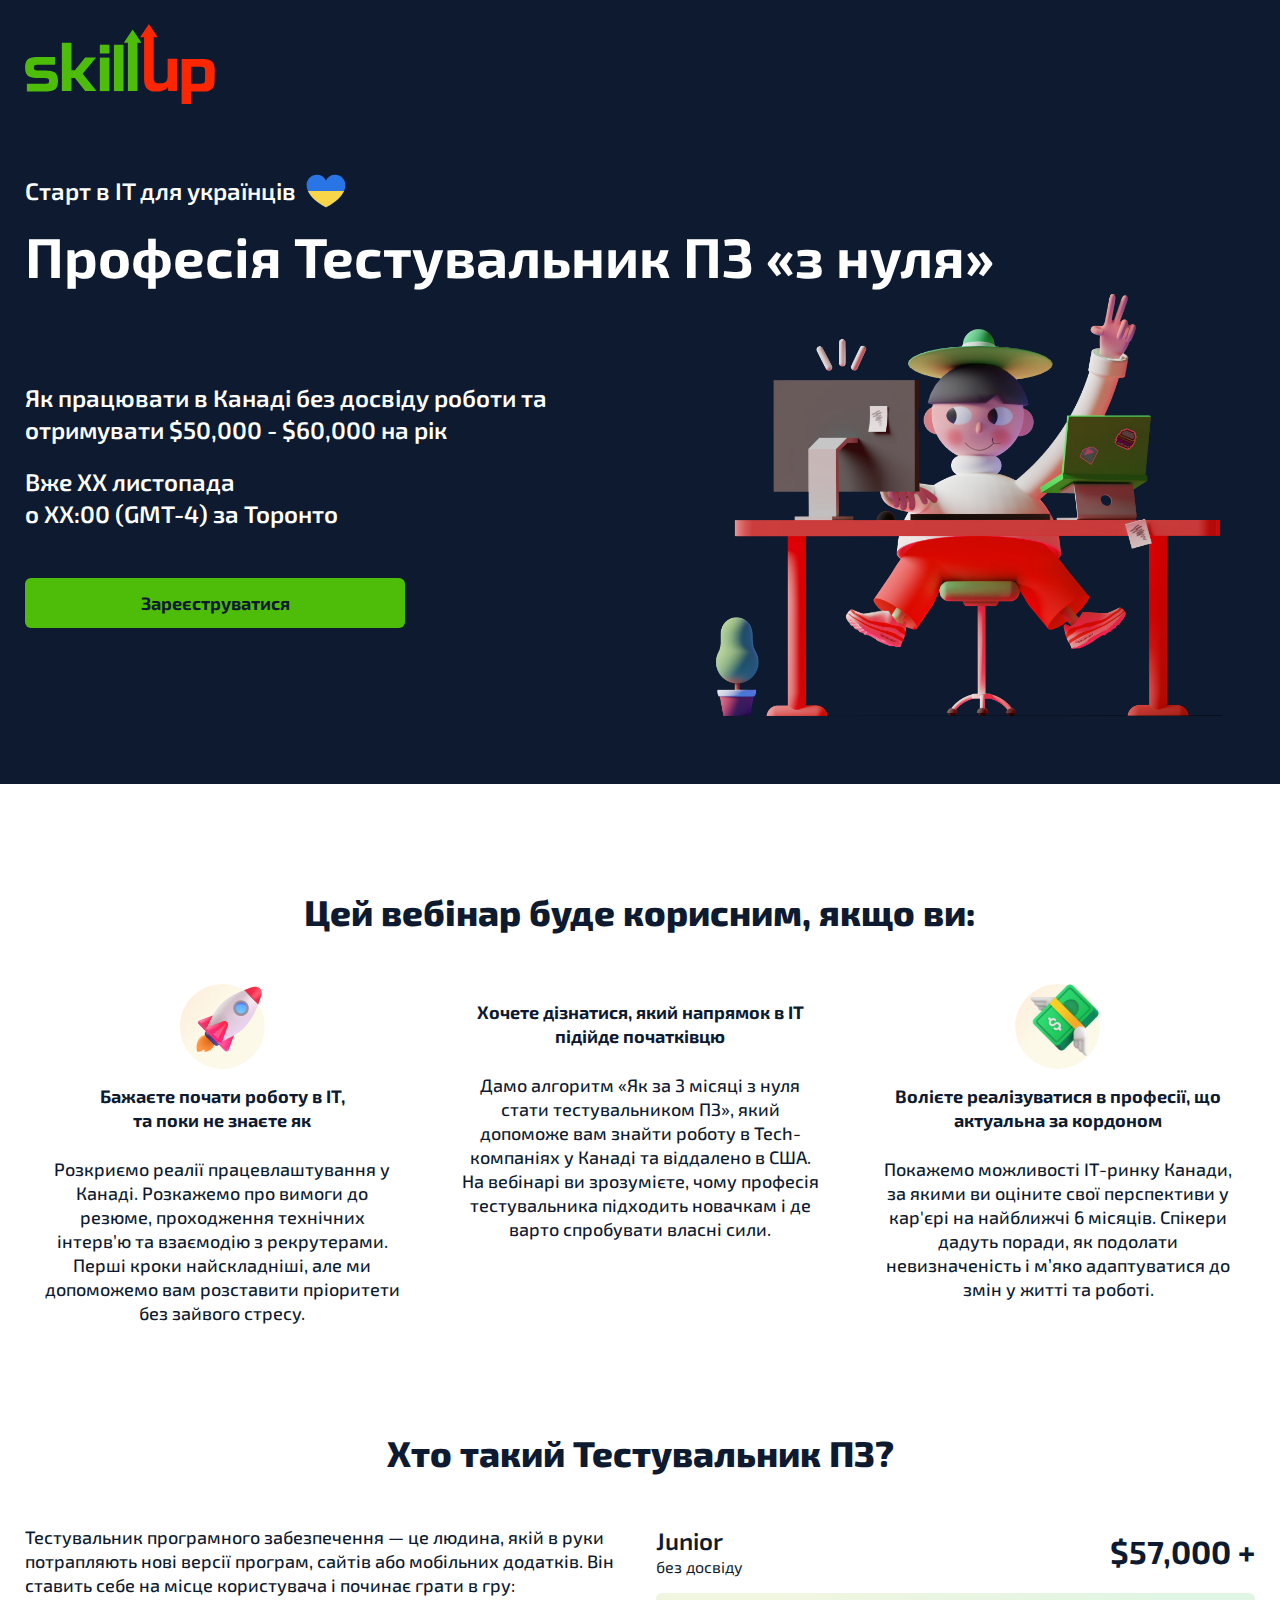
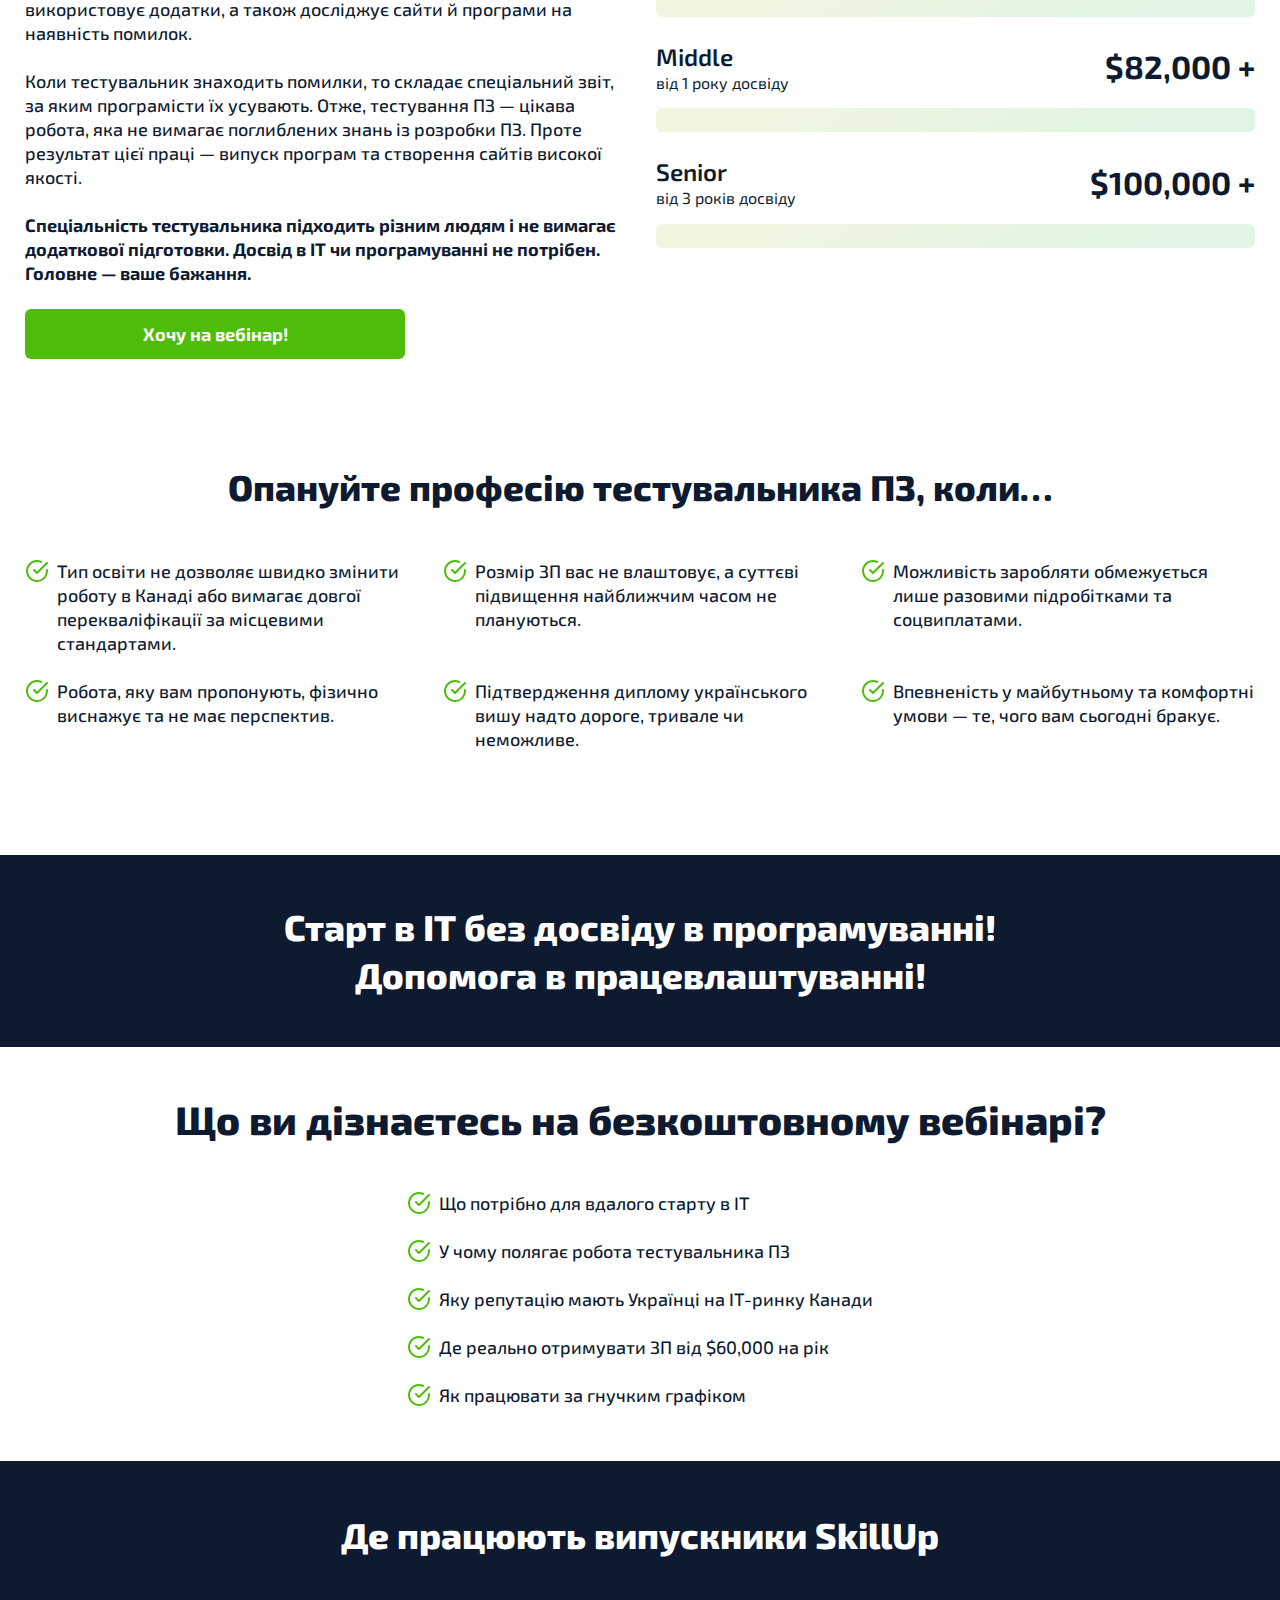
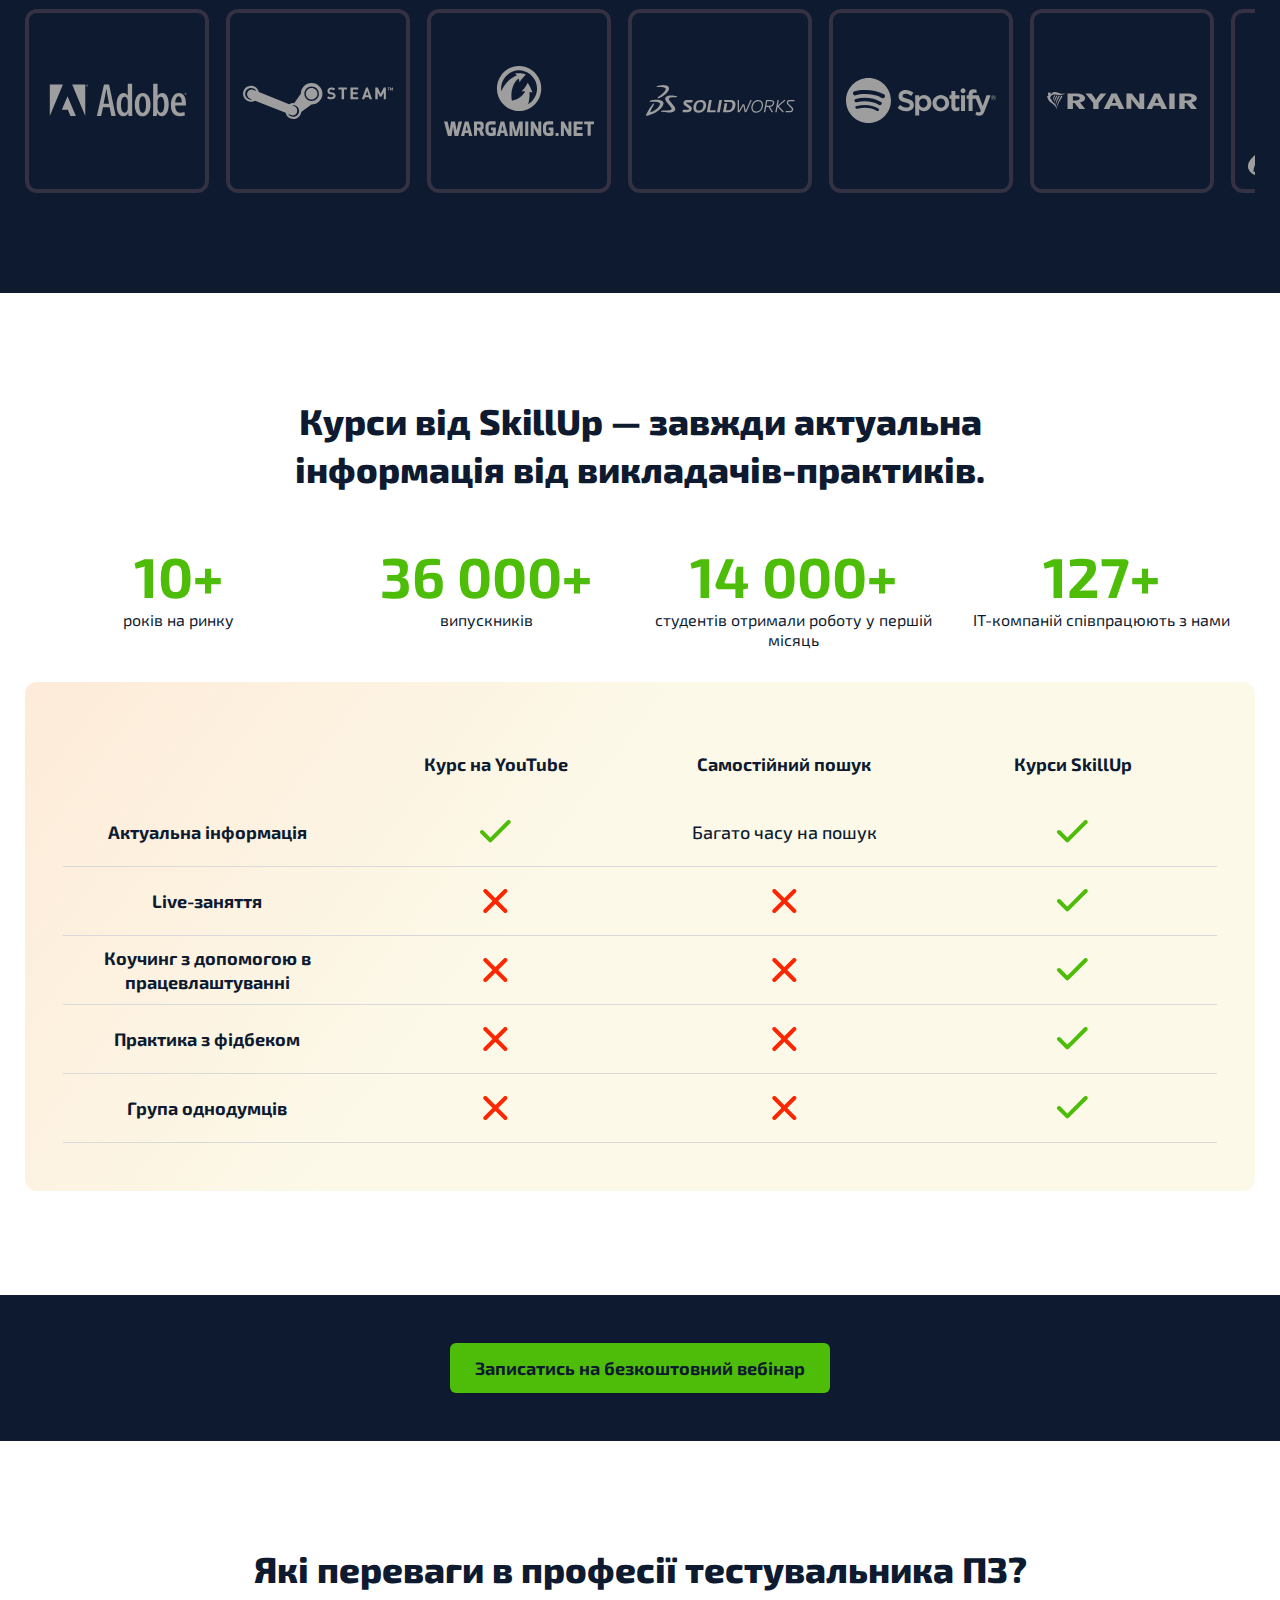
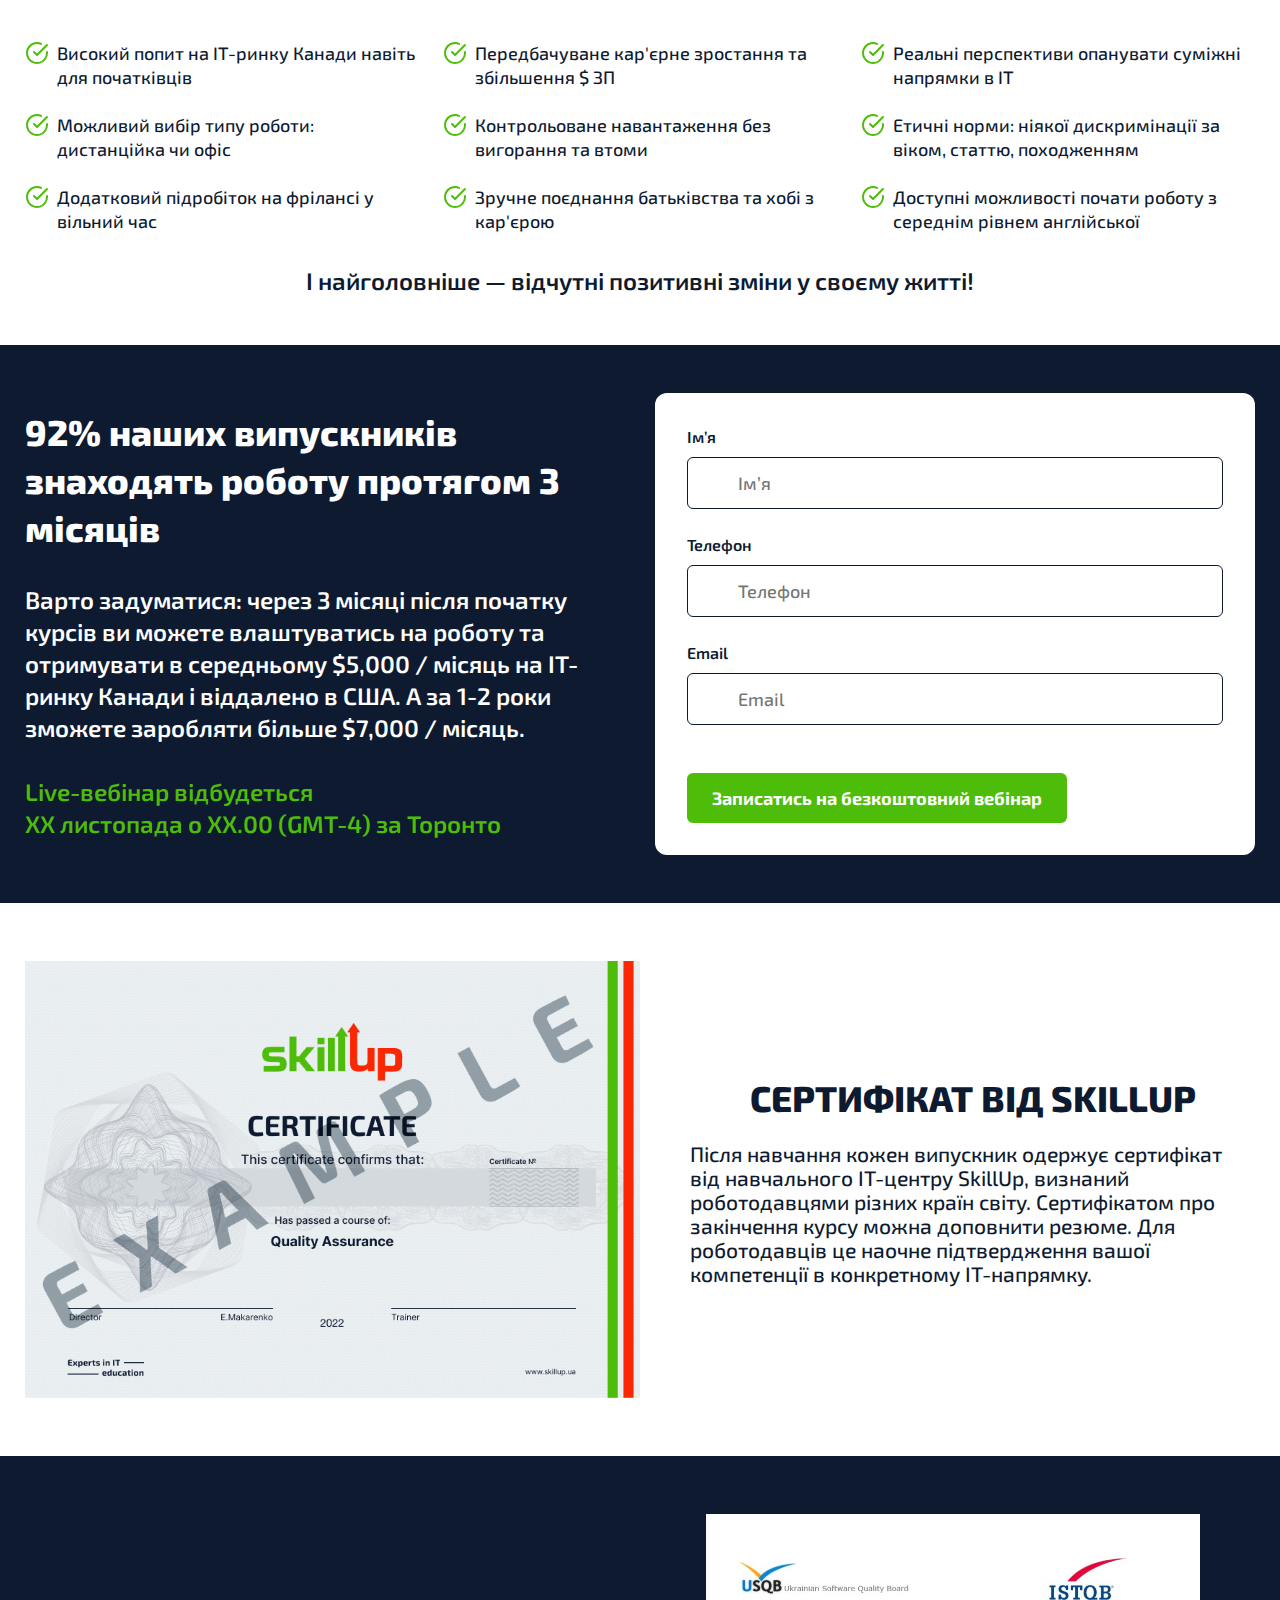
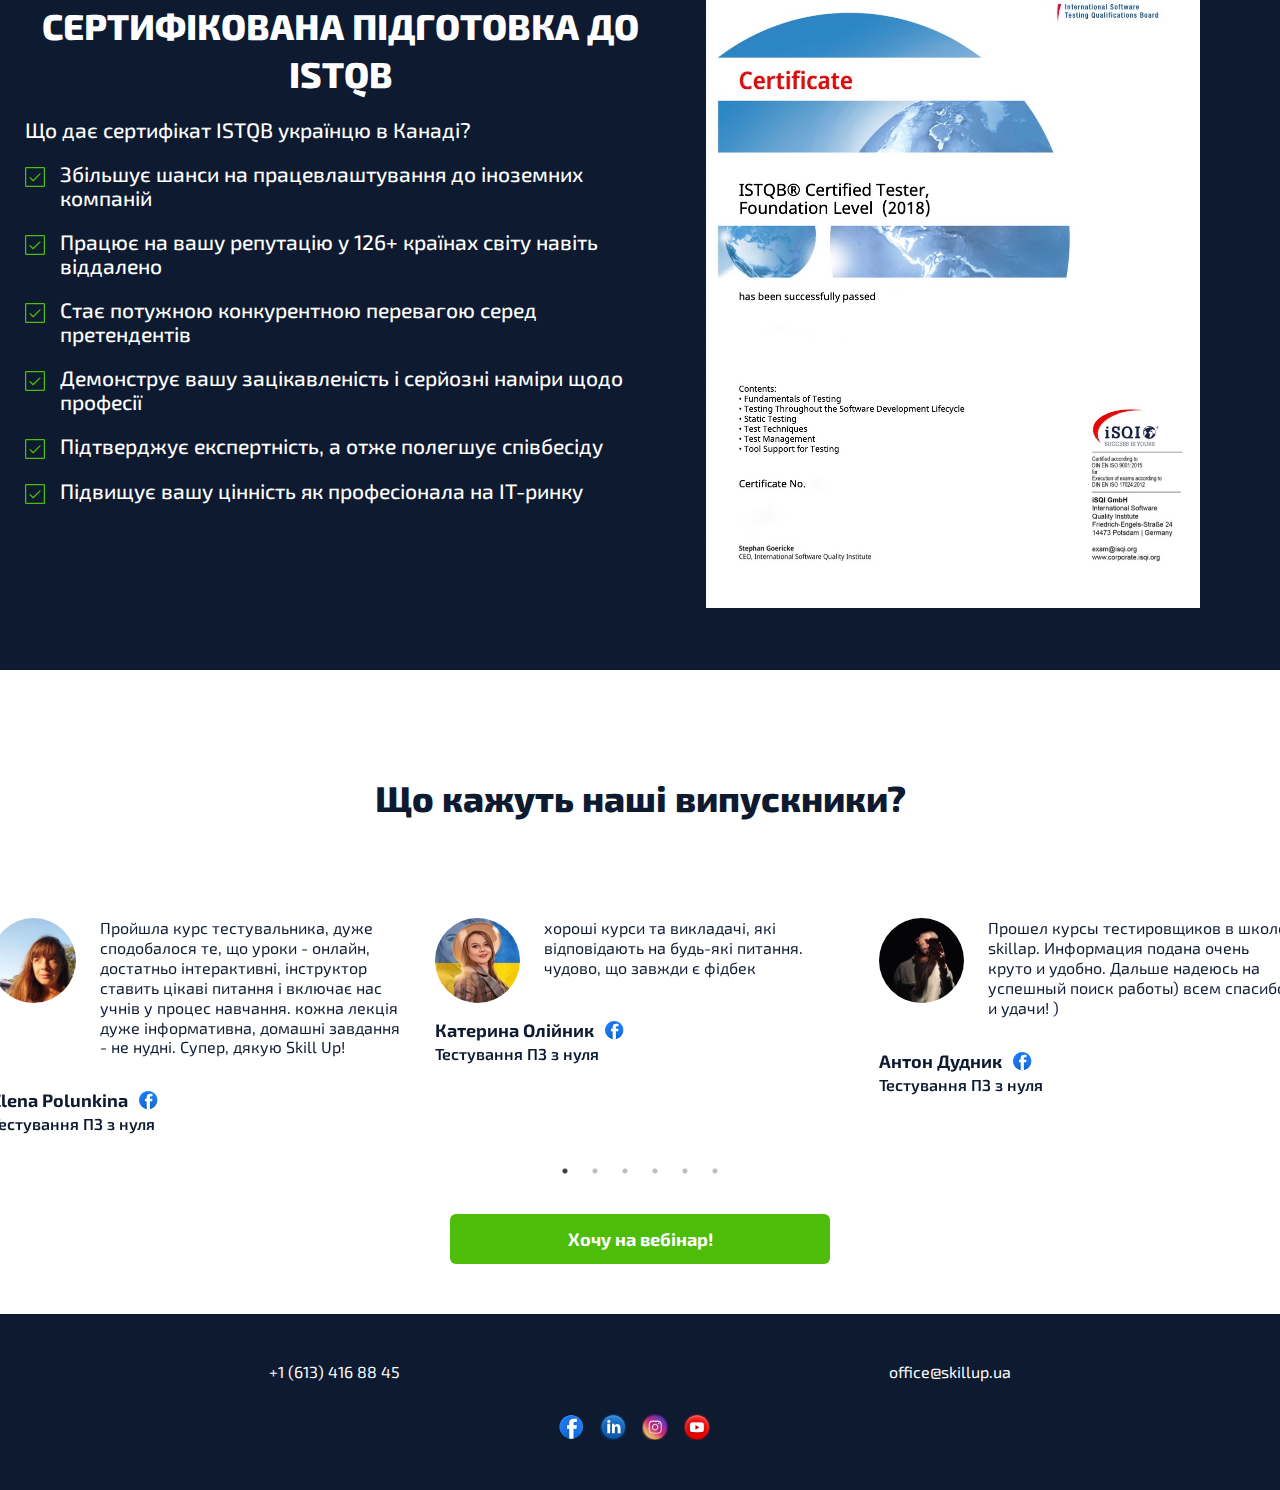
==== commit 2237fac8: "change size of certificate" ====
--- a/index.html
+++ b/index.html
@@ -651,7 +651,9 @@
                                     </div>
                                 </div>
                             </div>
-                            <img src="images/certificate-2.jpg" alt="" />
+                            <div class="certificate-2-img-wrapper">
+                                <img src="images/certificate-2.jpg" alt="" />
+                            </div>
                         </div>
                     </div>
                 </div>
--- a/style.css
+++ b/style.css
@@ -721,6 +721,7 @@
   font-size: 18px;
   line-height: 24px;
   font-size: 21px;
+  align-items: center;
   gap: 50px;
   padding-top: 58px;
   padding-bottom: 58px;
@@ -729,7 +730,7 @@
   width: 50%;
 }
 .main .certificate-section .certificate-wrapper .certificate-title {
-  margin-top: 70px;
+  margin-top: 0;
 }
 .main .certificate-section .certificate-wrapper .certificate-text > p,
 .main .certificate-section .certificate-wrapper .certificate-text div {
@@ -748,6 +749,12 @@
   background-repeat: no-repeat;
   background-size: cover;
 }
+.main .certificate-section .certificate-wrapper .certificate-2-img-wrapper {
+  width: 50%;
+}
+.main .certificate-section .certificate-wrapper .certificate-2-img-wrapper > img {
+  width: 90%;
+}
 .main .review-section {
   text-align: center;
   margin-bottom: 50px;
@@ -1075,6 +1082,13 @@
   .main .certificate-section .certificate-2-wrapper {
     flex-direction: column;
   }
+  .main .certificate-section .certificate-2-wrapper .certificate-2-img-wrapper {
+    text-align: center;
+    width: 100%;
+  }
+  .main .certificate-section .certificate-2-wrapper .certificate-2-img-wrapper > img {
+    width: 85%;
+  }
   .main .review-section .slider-text .slider-item .review-wrapper {
     flex-direction: column;
   }
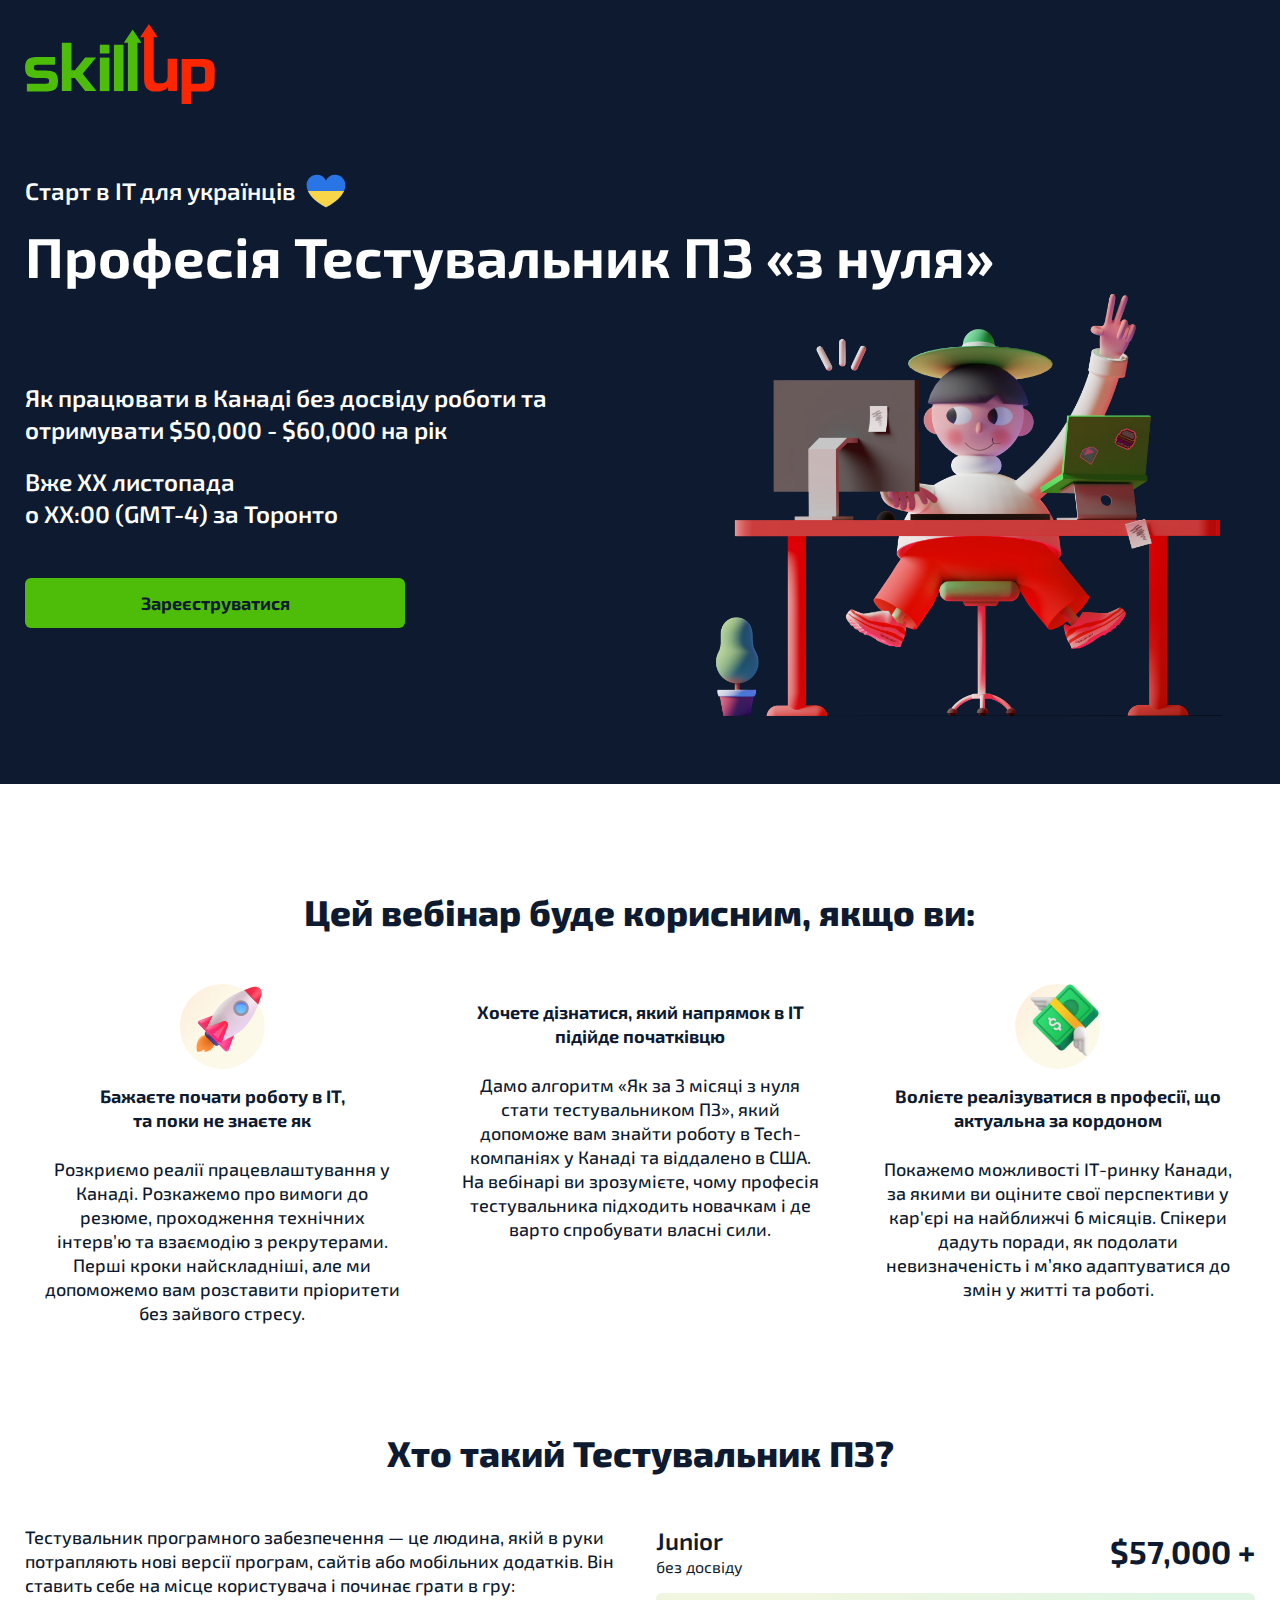
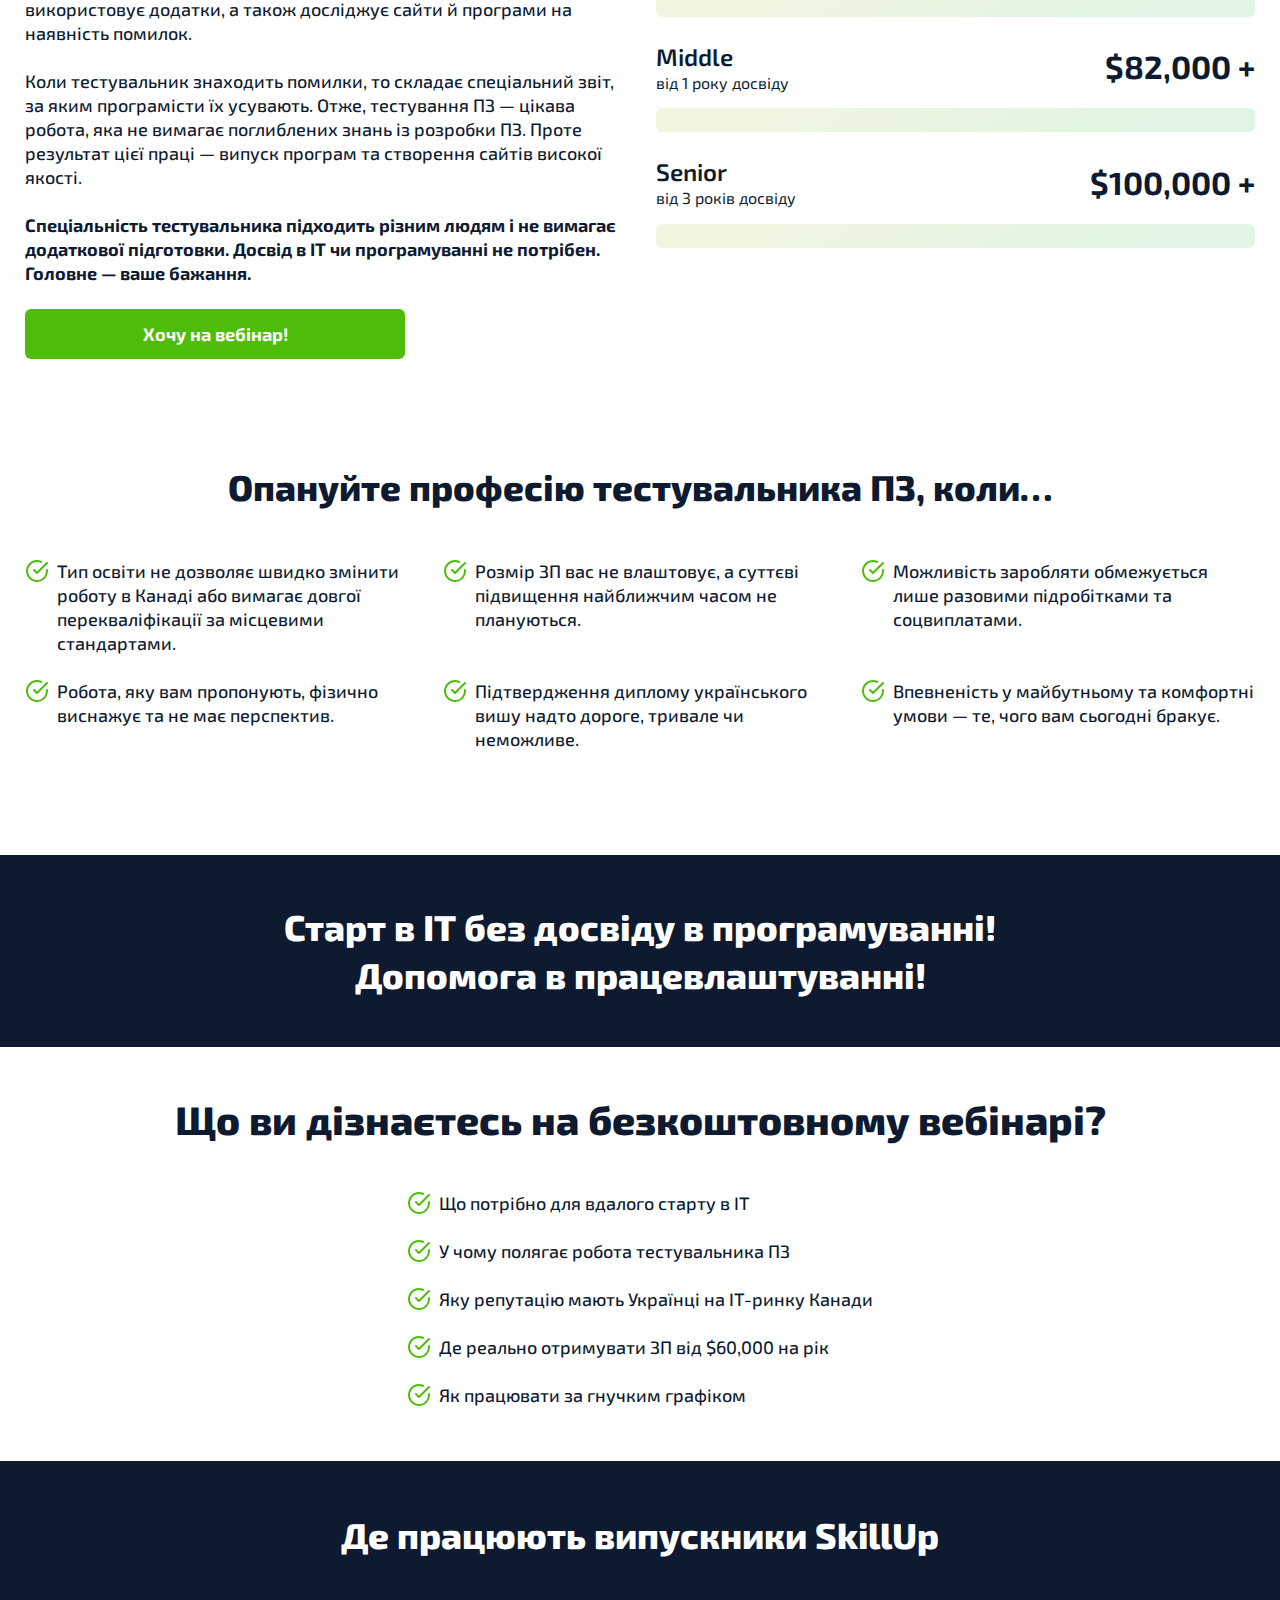
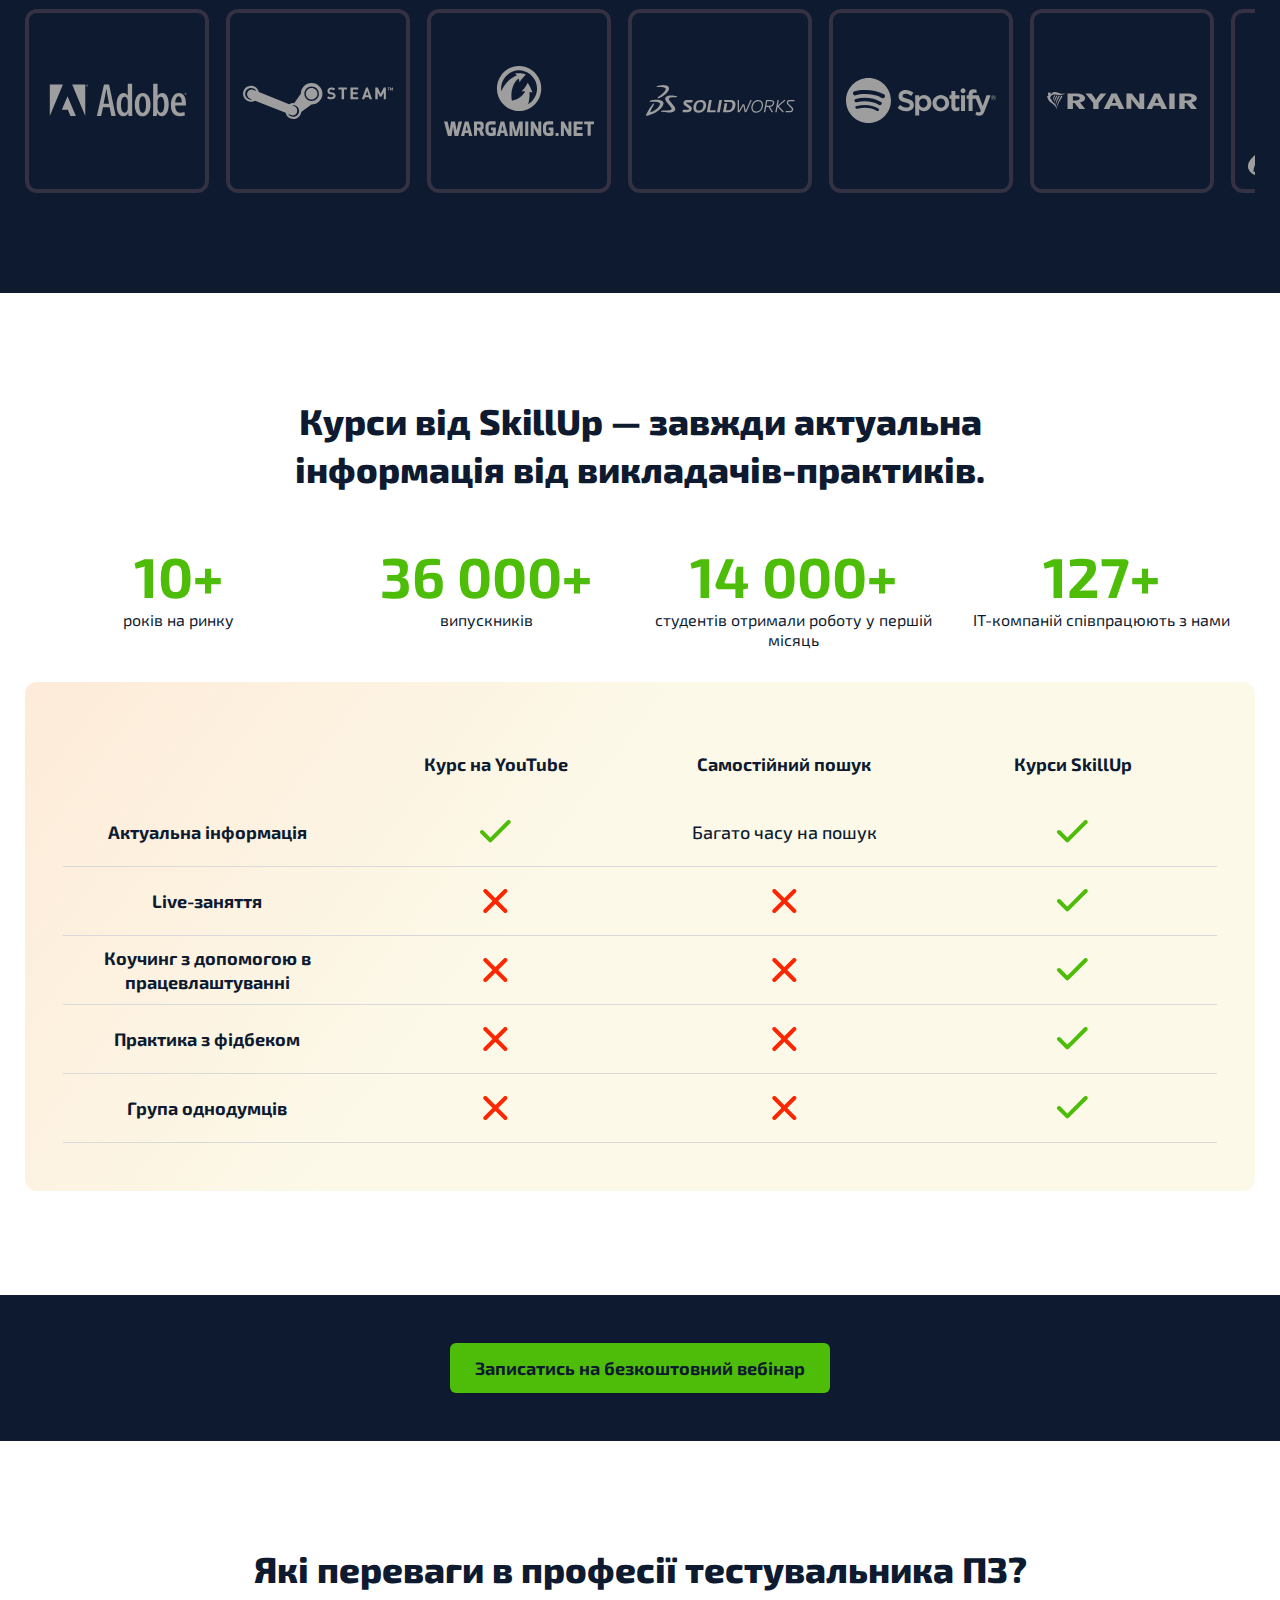
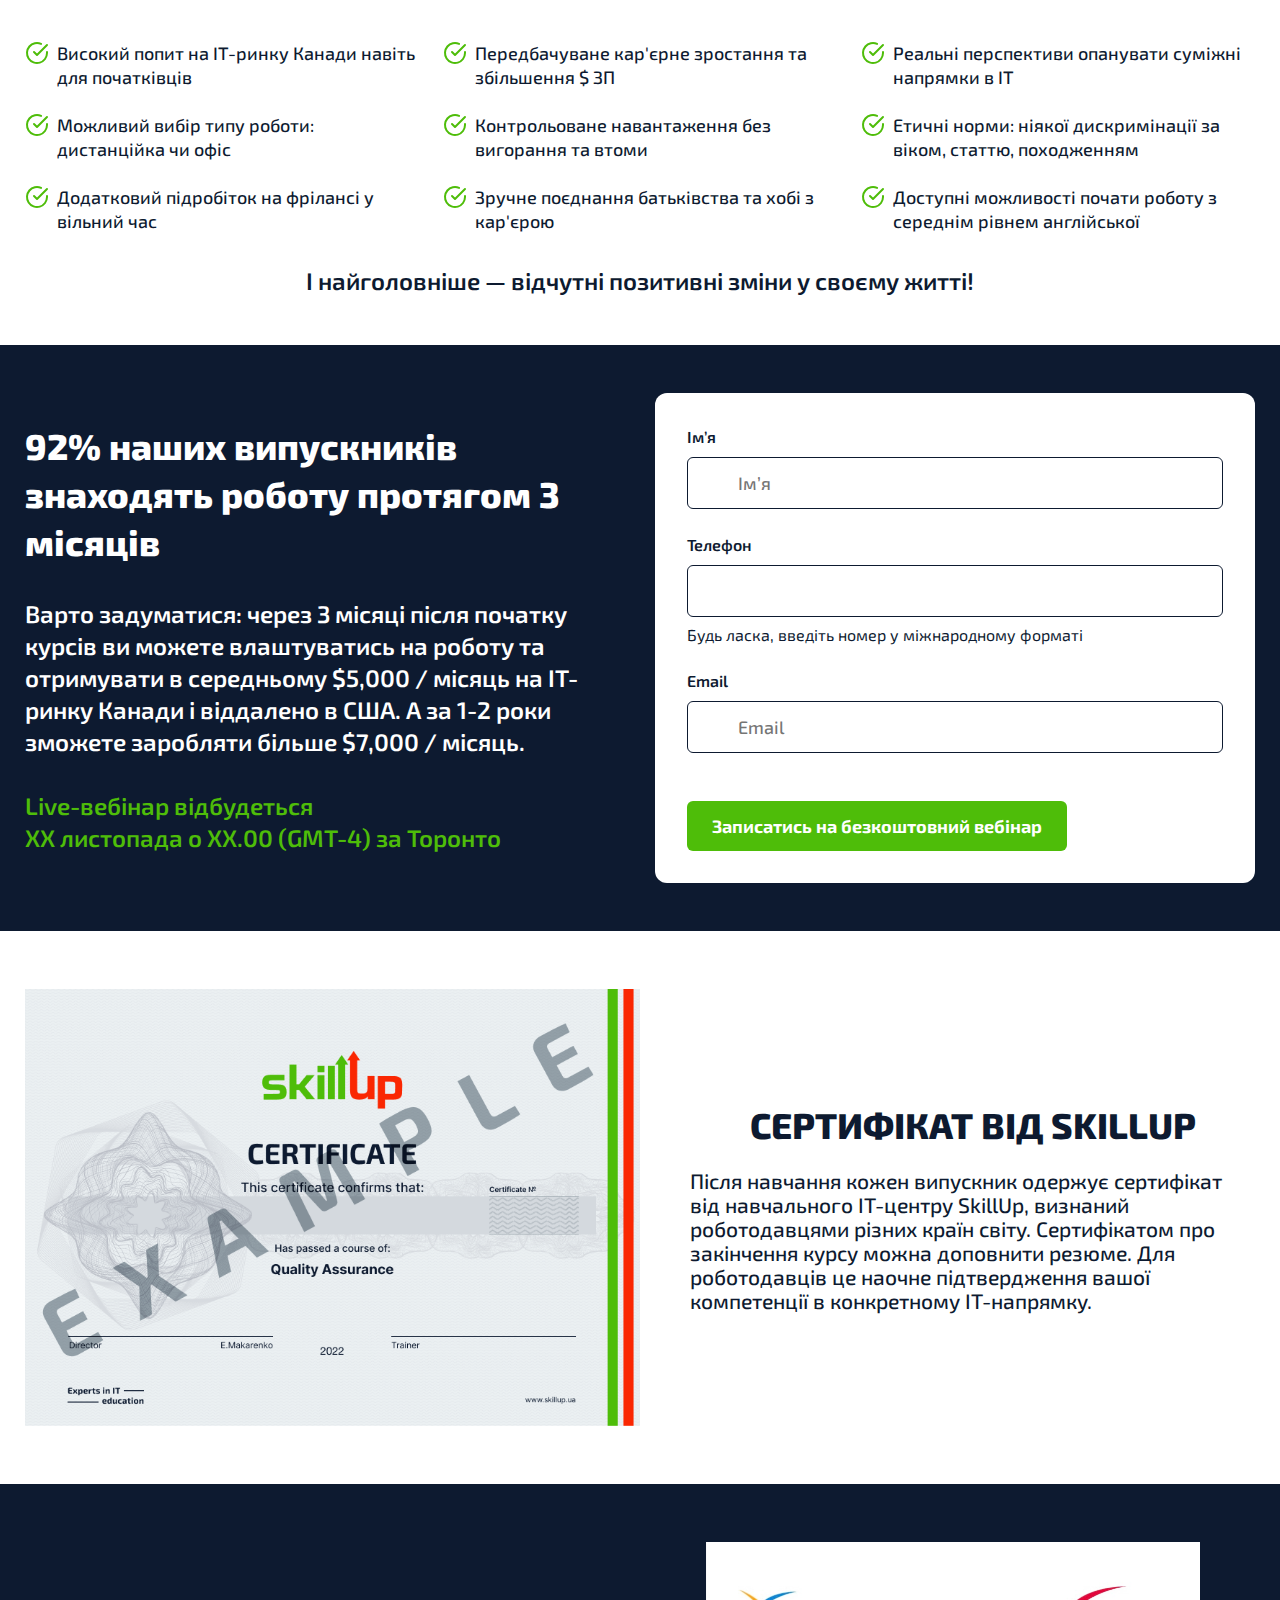
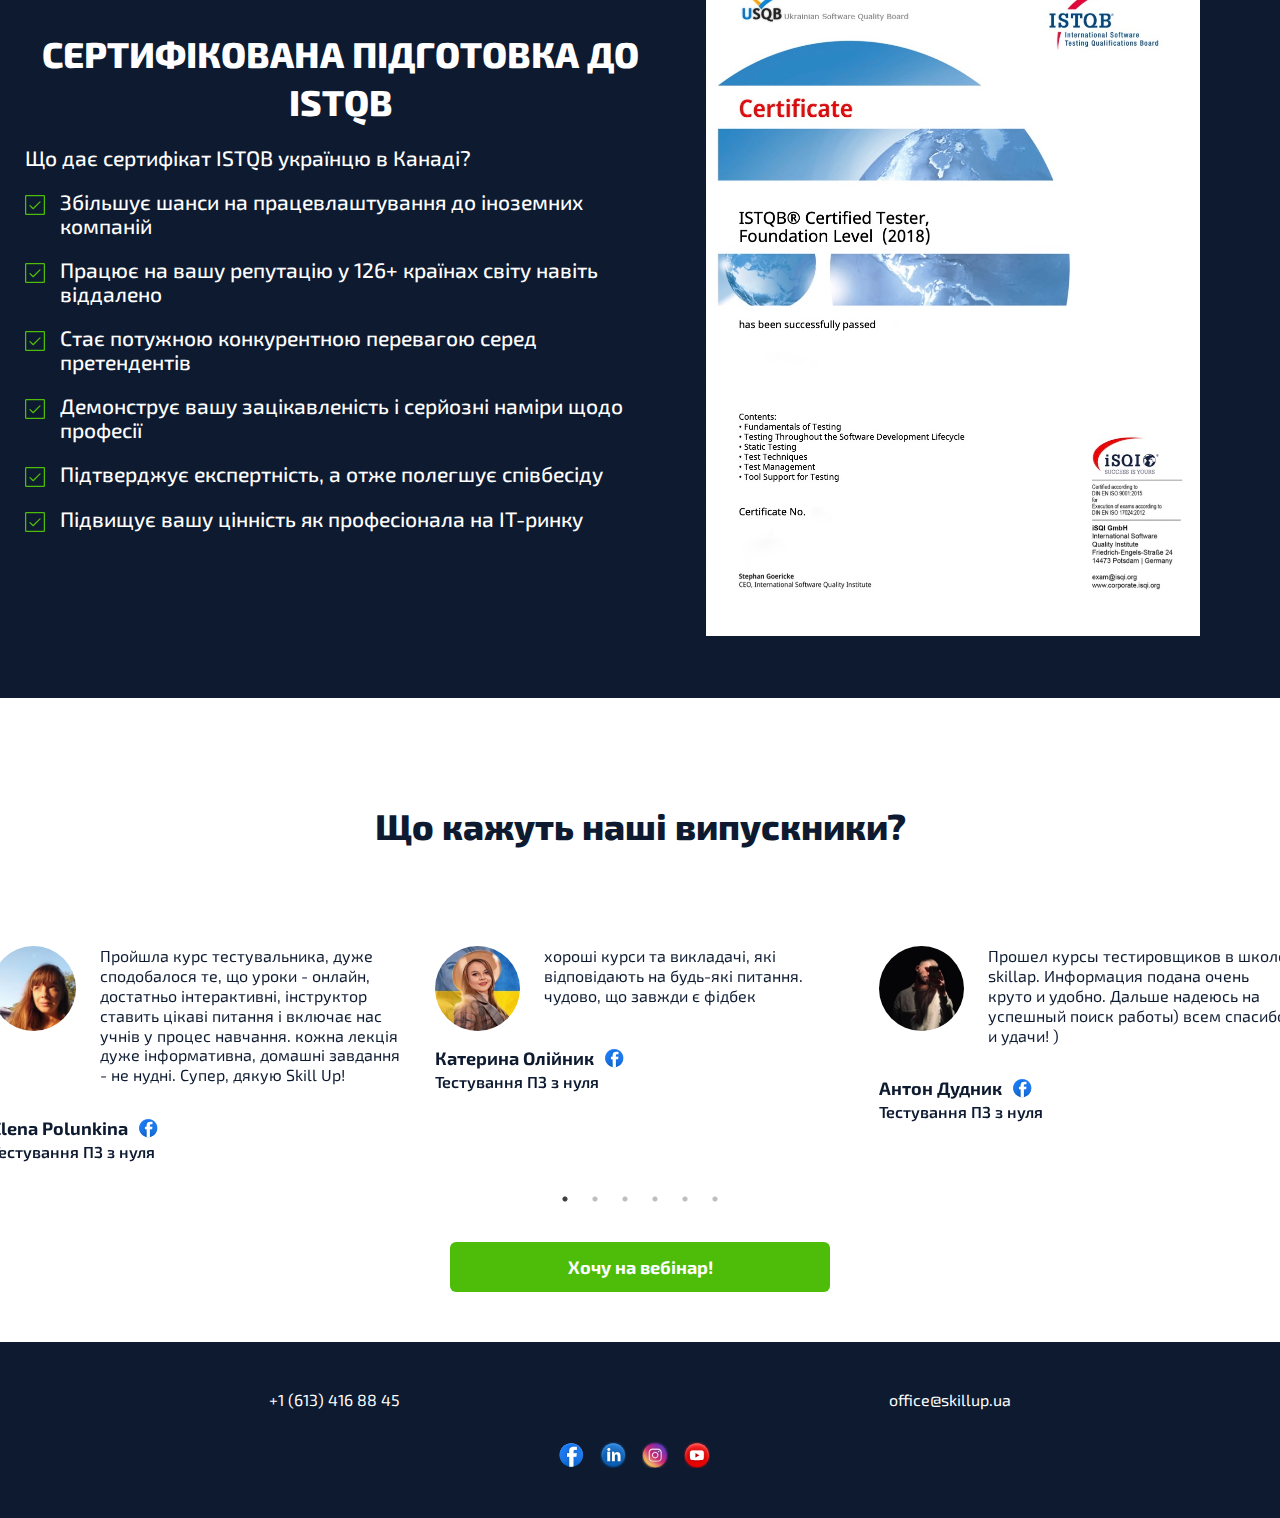
==== commit a963f826: "add checks in form" ====
--- a/index.html
+++ b/index.html
@@ -11,6 +11,10 @@
         <link
             href="https://fonts.googleapis.com/css2?family=Exo+2:wght@300;400;500;700&display=swap"
             rel="stylesheet"
+        />
+        <link
+            rel="stylesheet"
+            href="https://cdn.jsdelivr.net/npm/intl-tel-input@18.1.1/build/css/intlTelInput.css"
         />
         <link rel="stylesheet" type="text/css" href="slick/slick.css" />
         <link rel="stylesheet" type="text/css" href="slick/slick-theme.css" />
@@ -543,28 +547,37 @@
                             <div class="row form-input">
                                 <label class="label" for="name">Імʼя</label>
                                 <input
+                                    required
                                     id="name"
                                     type="text"
                                     placeholder="Імʼя"
                                 />
                             </div>
-                            <div class="row form-input">
+                            <div class="row form-input form-phone-input">
                                 <label class="label" for="phone">Телефон</label>
                                 <input
+                                    required
                                     id="phone"
+                                    class="phone-input"
                                     type="tel"
-                                    placeholder="Телефон"
                                 />
+                                <p class="form-phone-number-output" id="output">
+                                    Будь ласка, введіть номер у міжнародному
+                                    форматі
+                                </p>
                             </div>
                             <div class="row form-input">
                                 <label class="label" for="email">Email</label>
                                 <input
+                                    required
                                     id="email"
                                     type="email"
                                     placeholder="Email"
                                 />
                             </div>
-                            <button>Записатись на безкоштовний вебінар</button>
+                            <button class="send-form-button">
+                                Записатись на безкоштовний вебінар
+                            </button>
                         </form>
                     </div>
                 </div>
@@ -898,6 +911,7 @@
             src="//code.jquery.com/jquery-migrate-1.2.1.min.js"
         ></script>
         <script type="text/javascript" src="slick/slick.min.js"></script>
+        <script src="https://cdn.jsdelivr.net/npm/intl-tel-input@18.1.1/build/js/intlTelInput.min.js"></script>
         <script src="app.js"></script>
     </body>
 </html>
--- a/style.css
+++ b/style.css
@@ -127,11 +127,11 @@
 }
 .main .introduce-section .introduce-wrapper .introduce-content button {
   width: 380px;
-  height: 50px;
+  min-height: 50px;
   background: #4ebd09;
   border-radius: 6px;
   border: none;
-  padding: 0px 12px;
+  padding: 3px 12px;
   cursor: pointer;
   font-family: "Exo 2";
   font-weight: 700;
@@ -271,11 +271,11 @@
 }
 .main .who-is-section .who-is-tablet-btn {
   width: 380px;
-  height: 50px;
+  min-height: 50px;
   background: #4ebd09;
   border-radius: 6px;
   border: none;
-  padding: 0px 12px;
+  padding: 3px 12px;
   cursor: pointer;
   font-family: "Exo 2";
   font-weight: 700;
@@ -582,11 +582,11 @@
 }
 .main .sign-up-section button {
   width: 380px;
-  height: 50px;
+  min-height: 50px;
   background: #4ebd09;
   border-radius: 6px;
   border: none;
-  padding: 0px 12px;
+  padding: 3px 12px;
   cursor: pointer;
   font-family: "Exo 2";
   font-weight: 700;
@@ -690,13 +690,40 @@
 .main .form-section .form-section-wrapper .form .form-input:focus-within {
   color: #4ebd09;
 }
-.main .form-section .form-section-wrapper .form button {
+.main .form-section .form-section-wrapper .form .form-phone-input .form-phone-number-output {
+  font-family: "Exo 2";
+  font-weight: 400;
+  font-size: 16px;
+  line-height: 124%;
+}
+.main .form-section .form-section-wrapper .form .form-phone-input.false-number .phone-input {
+  caret-color: #bd3309;
+}
+.main .form-section .form-section-wrapper .form .form-phone-input.false-number .phone-input:focus {
+  outline-color: #bd3309;
+}
+.main .form-section .form-section-wrapper .form .form-phone-input.false-number:focus-within {
+  color: #bd3309;
+}
+.main .form-section .form-section-wrapper .form .form-phone-input.true-number .phone-input {
+  caret-color: #4ebd09;
+}
+.main .form-section .form-section-wrapper .form .form-phone-input.true-number .phone-input:focus {
+  outline-color: #4ebd09;
+}
+.main .form-section .form-section-wrapper .form .form-phone-input.true-number:focus-within {
+  color: #4ebd09;
+}
+.main .form-section .form-section-wrapper .form .phone-input {
+  width: 100%;
+}
+.main .form-section .form-section-wrapper .form .send-form-button {
   width: 380px;
-  height: 50px;
+  min-height: 50px;
   background: #4ebd09;
   border-radius: 6px;
   border: none;
-  padding: 0px 12px;
+  padding: 3px 12px;
   cursor: pointer;
   font-family: "Exo 2";
   font-weight: 700;
@@ -708,7 +735,7 @@
   margin-top: 24px;
   color: #ffffff;
 }
-.main .form-section .form-section-wrapper .form button:hover {
+.main .form-section .form-section-wrapper .form .send-form-button:hover {
   transform: translateY(10%);
 }
 .main .certificate-section .dark-bg {
@@ -849,11 +876,11 @@
 .main .review-section .review-section-btn {
   margin-top: 48px;
   width: 380px;
-  height: 50px;
+  min-height: 50px;
   background: #4ebd09;
   border-radius: 6px;
   border: none;
-  padding: 0px 12px;
+  padding: 3px 12px;
   cursor: pointer;
   font-family: "Exo 2";
   font-weight: 700;
@@ -884,11 +911,11 @@
 }
 .footer .footer-btn {
   width: 380px;
-  height: 50px;
+  min-height: 50px;
   background: #4ebd09;
   border-radius: 6px;
   border: none;
-  padding: 0px 12px;
+  padding: 3px 12px;
   cursor: pointer;
   font-family: "Exo 2";
   font-weight: 700;
@@ -1063,7 +1090,7 @@
   .main .form-section .form-section-wrapper .form {
     width: 70%;
   }
-  .main .form-section .form-section-wrapper .form button {
+  .main .form-section .form-section-wrapper .form .send-form-button {
     width: 100%;
   }
   .main .certificate-section .certificate-wrapper {
@@ -1244,4 +1271,9 @@
     width: 40px;
     height: 40px;
   }
+}
+@media (max-width: 360px) {
+  .main .introduce-section .introduce-title-wrapper .introduce-title {
+    width: 55%;
+  }
 }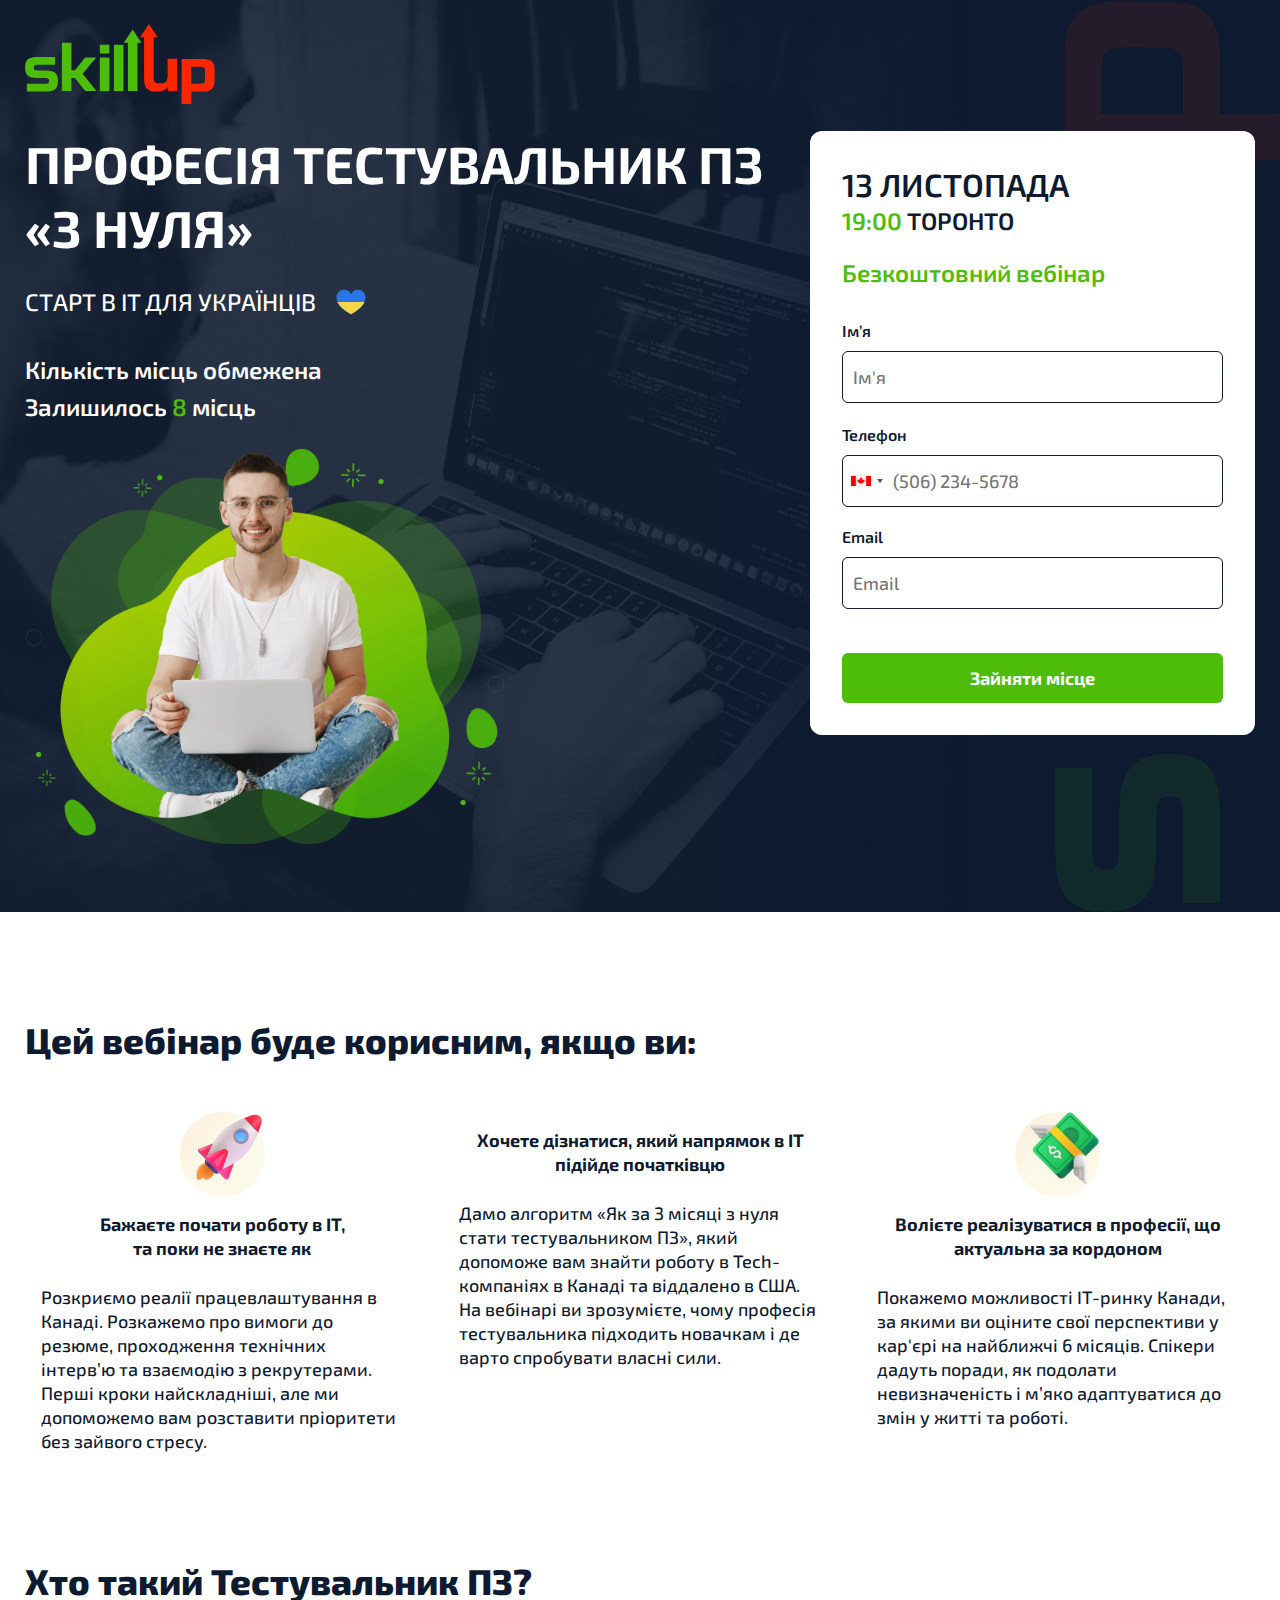
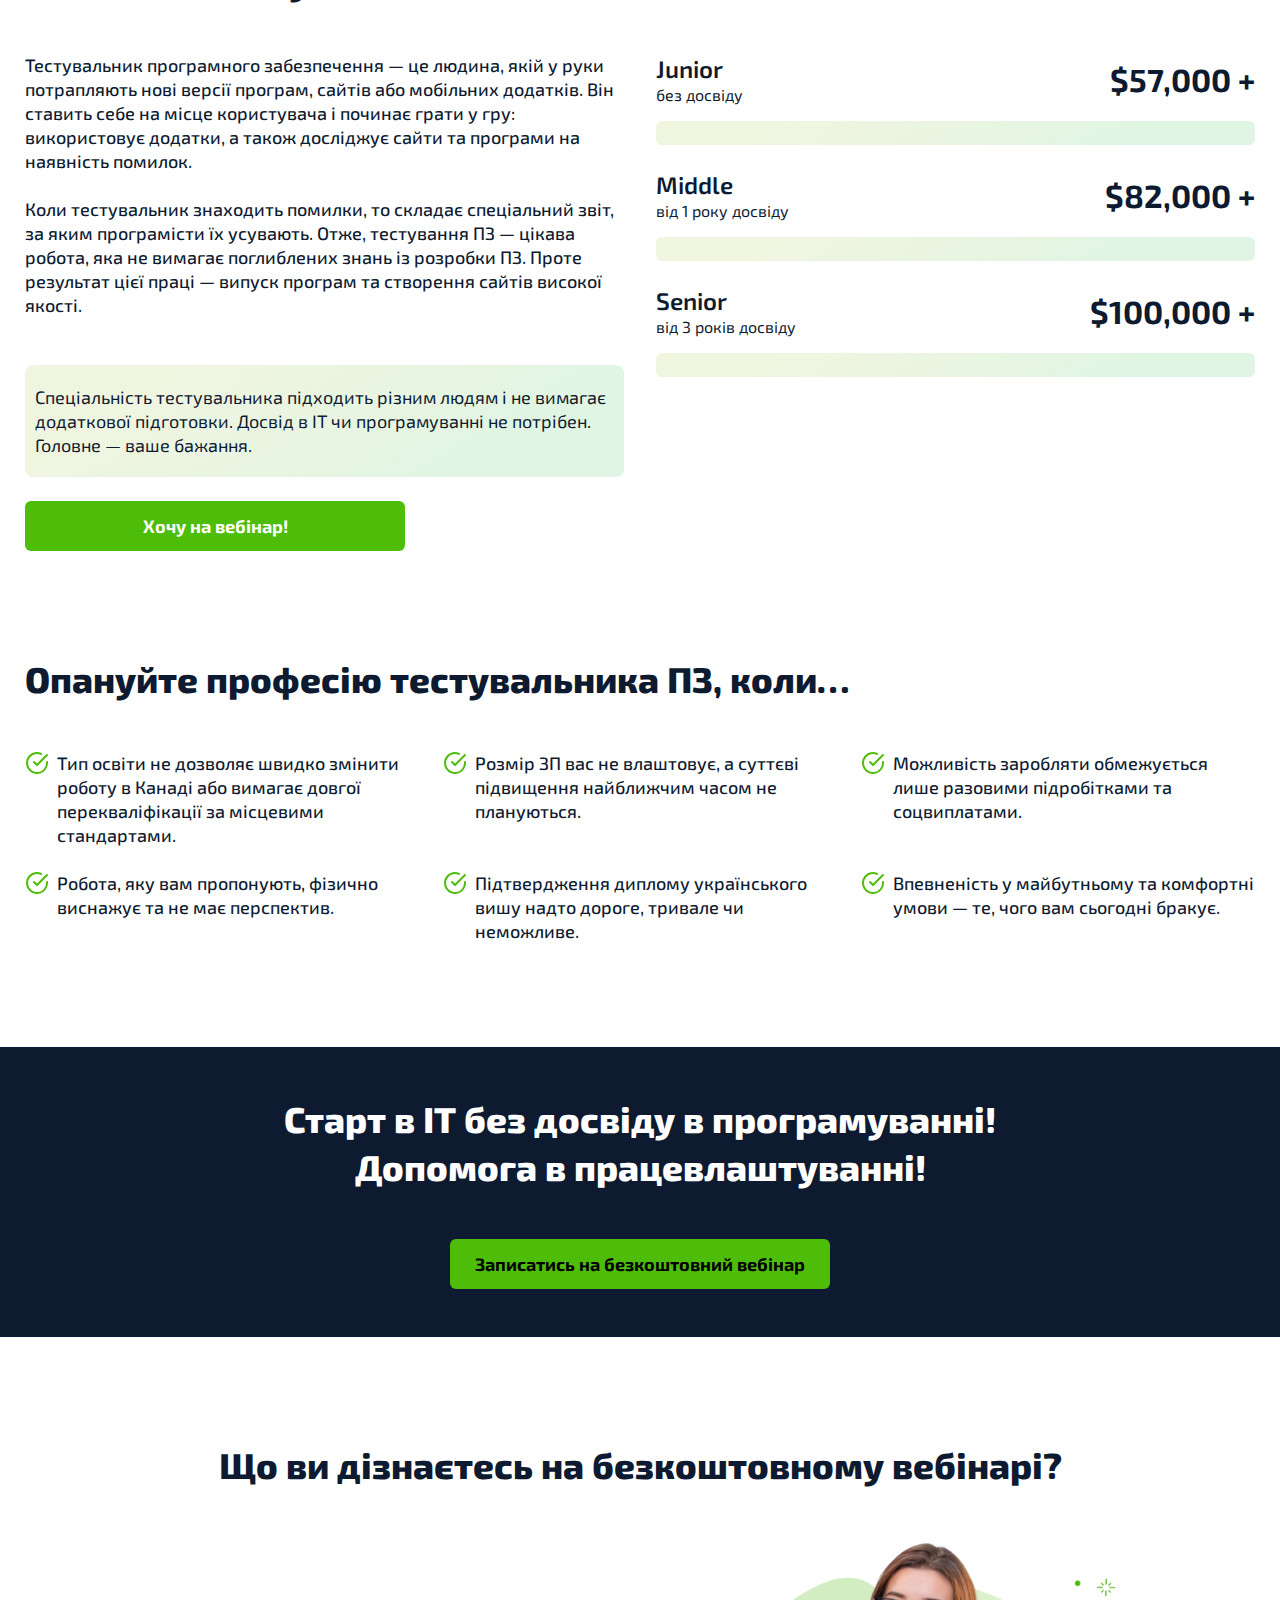
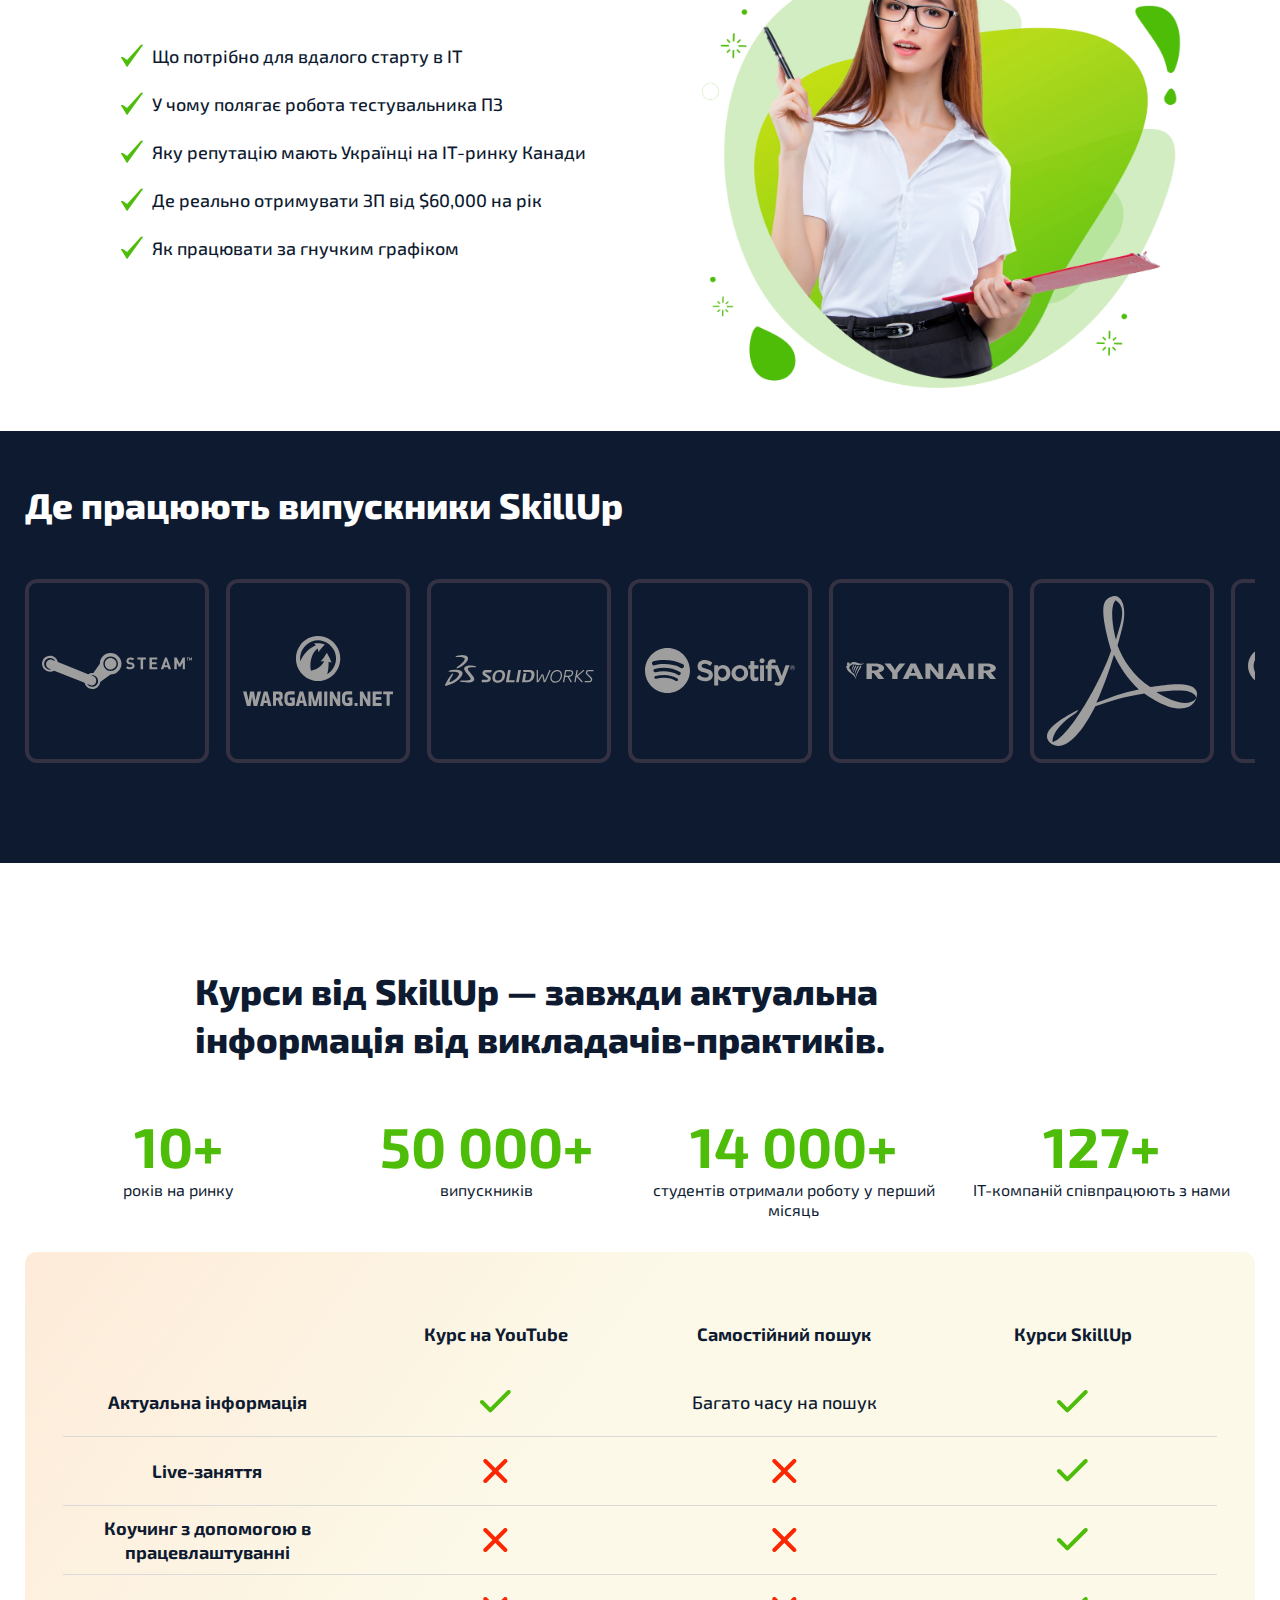
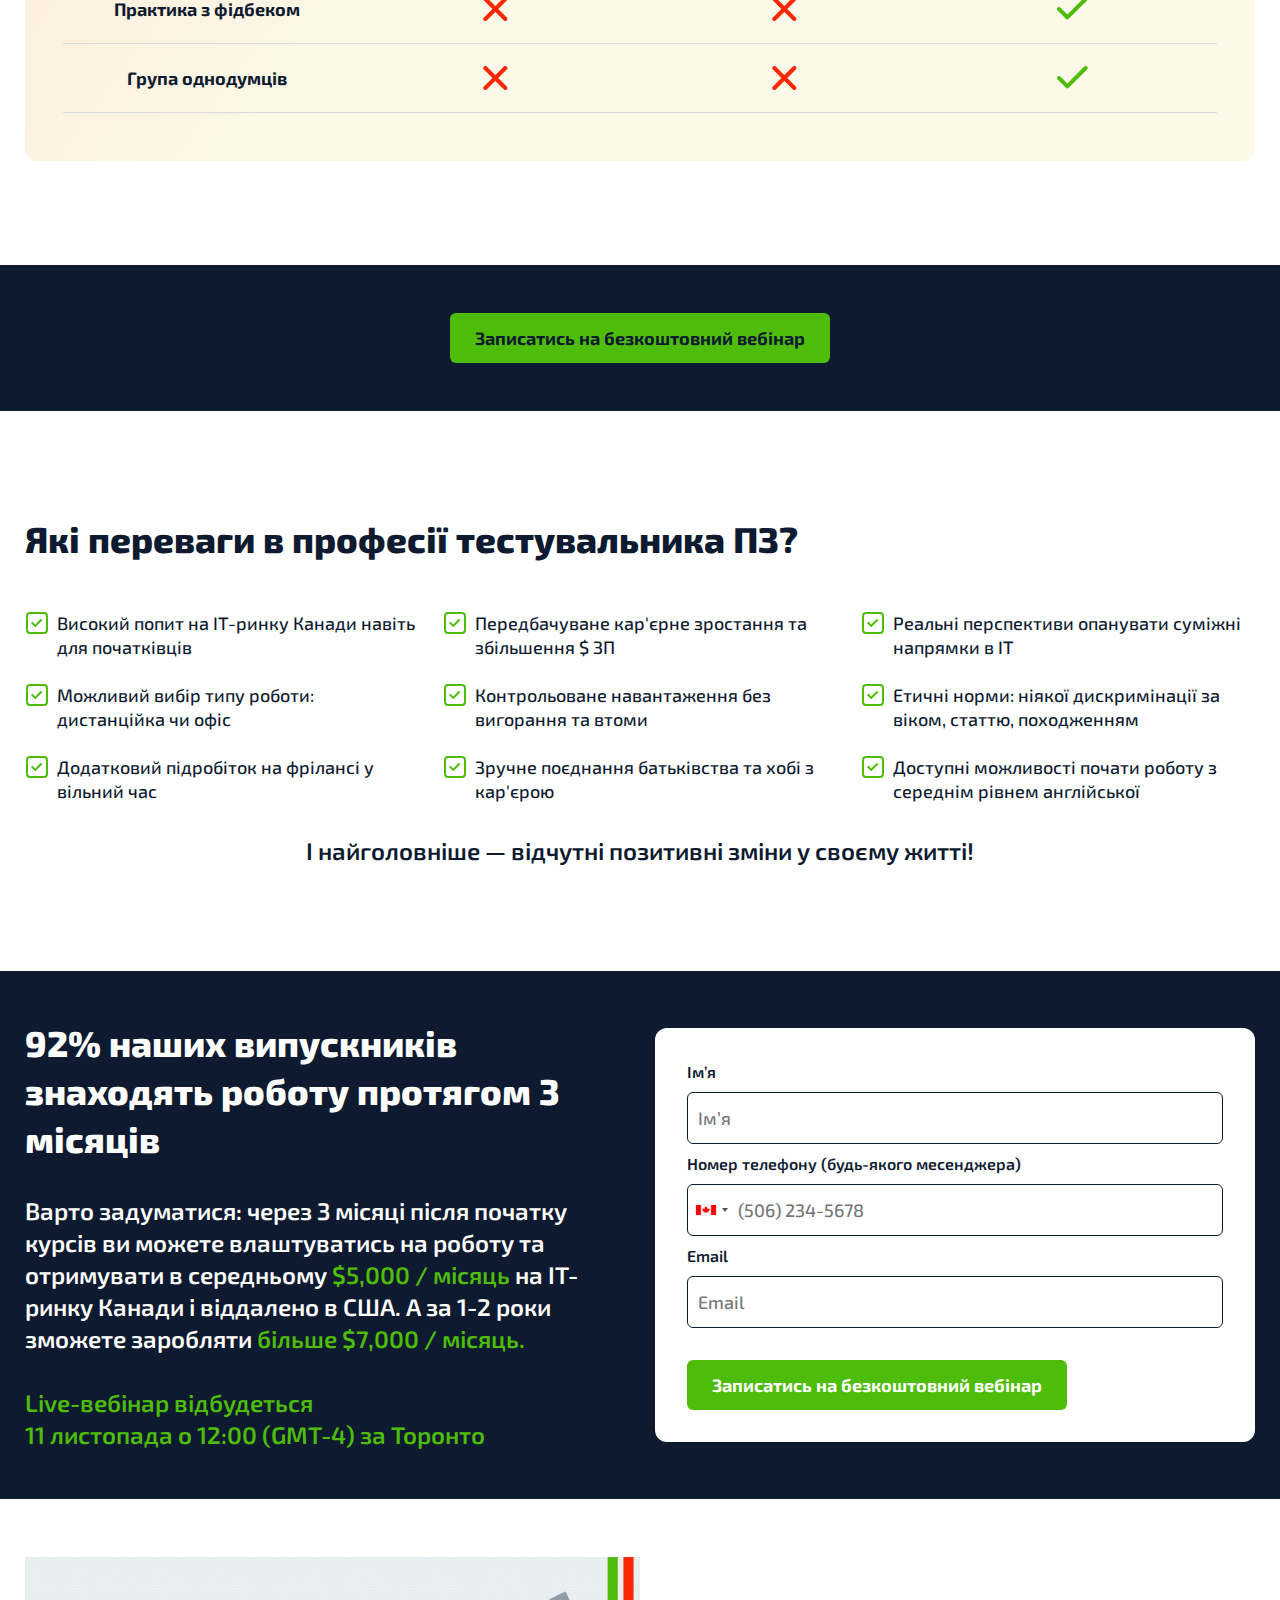
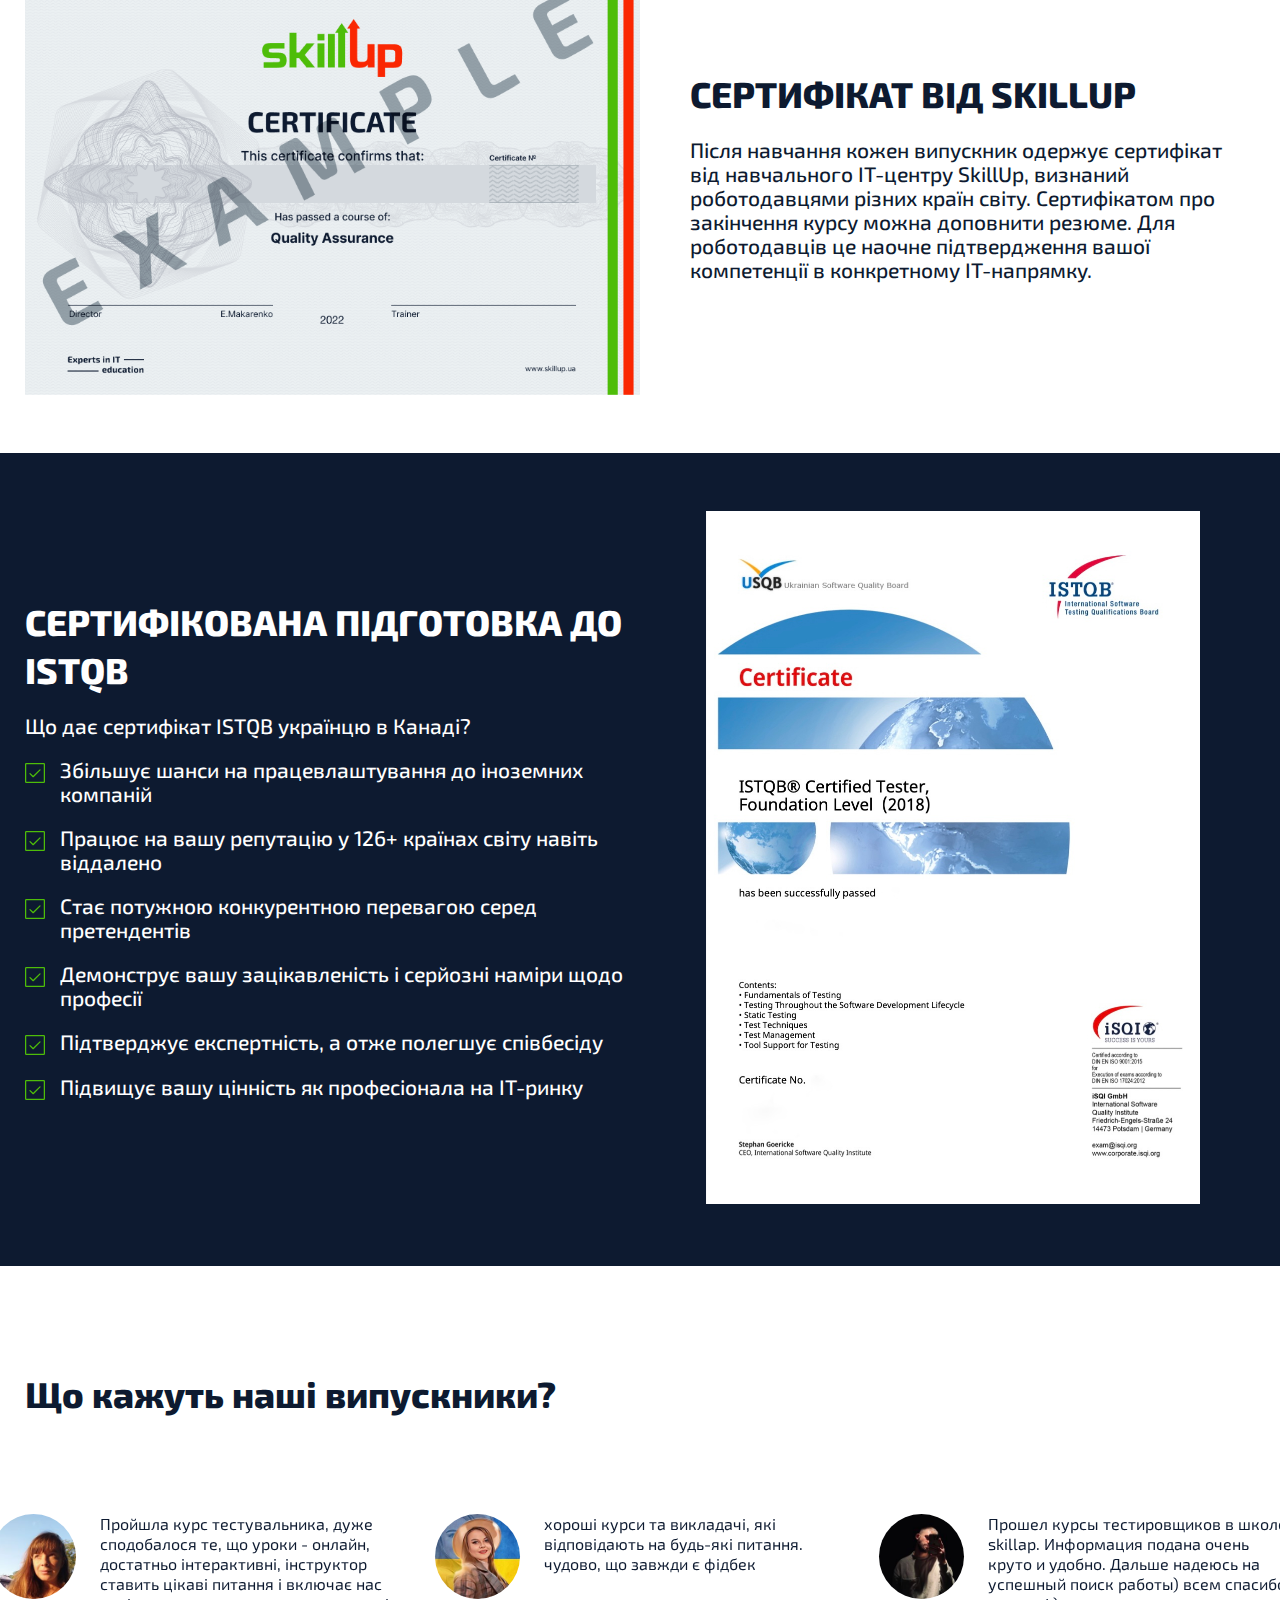
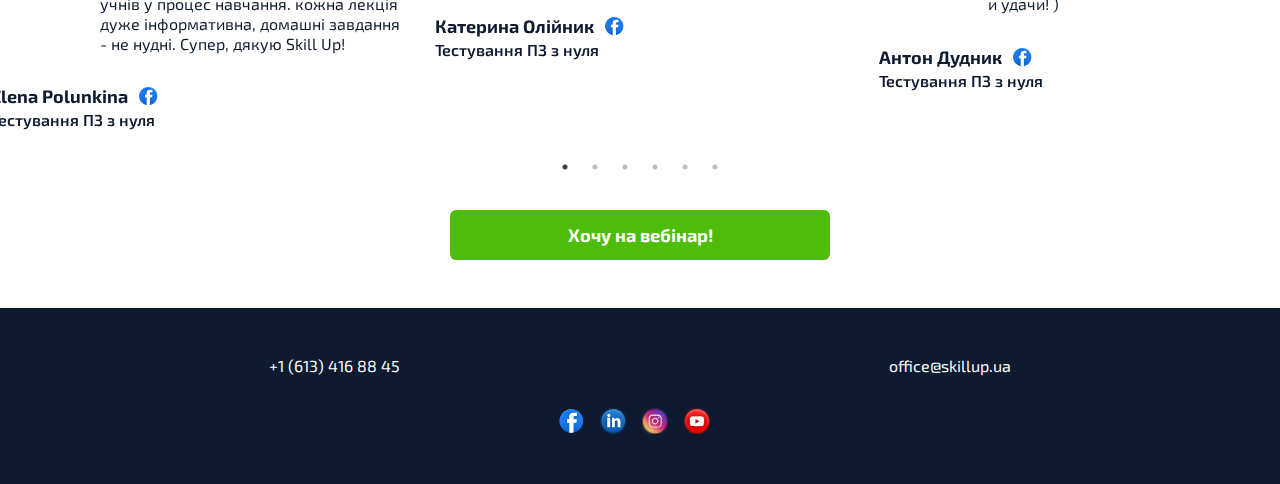
==== commit 17694dfa: "add changes from usa landing" ====
--- a/index.html
+++ b/index.html
@@ -4,7 +4,7 @@
         <meta charset="UTF-8" />
         <meta http-equiv="X-UA-Compatible" content="IE=edge" />
         <meta name="viewport" content="width=device-width, initial-scale=1.0" />
-        <title>Document</title>
+        <title>SkillUp</title>
         <link rel="stylesheet" href="style.css" />
         <link rel="preconnect" href="https://fonts.googleapis.com" />
         <link rel="preconnect" href="https://fonts.gstatic.com" crossorigin />
@@ -12,46 +12,175 @@
             href="https://fonts.googleapis.com/css2?family=Exo+2:wght@300;400;500;700&display=swap"
             rel="stylesheet"
         />
-        <link
-            rel="stylesheet"
-            href="https://cdn.jsdelivr.net/npm/intl-tel-input@18.1.1/build/css/intlTelInput.css"
-        />
+        <!-- <link rel="stylesheet" href="https://cdn.jsdelivr.net/npm/intl-tel-input@18.1.1/build/css/intlTelInput.css"/> -->
         <link rel="stylesheet" type="text/css" href="slick/slick.css" />
         <link rel="stylesheet" type="text/css" href="slick/slick-theme.css" />
+        <link
+            rel="shortcun icon"
+            href="skillup_favicon.ico"
+            type="image/x-icon"
+        />
+        <link
+            href="https://unpkg.com/aos@2.3.1/dist/aos.css"
+            rel="stylesheet"
+        />
+        <link href="intlTelInput/style.css" rel="stylesheet" />
+
+        <!-- Google Tag Manager -->
+        <script>
+            (function (w, d, s, l, i) {
+                w[l] = w[l] || [];
+                w[l].push({
+                    "gtm.start": new Date().getTime(),
+                    event: "gtm.js",
+                });
+                var f = d.getElementsByTagName(s)[0],
+                    j = d.createElement(s),
+                    dl = l != "dataLayer" ? "&l=" + l : "";
+                j.async = true;
+                j.src = "https://www.googletagmanager.com/gtm.js?id=" + i + dl;
+                f.parentNode.insertBefore(j, f);
+            })(window, document, "script", "dataLayer", "GTM-K9XSXFMJ");
+        </script>
+        <!-- End Google Tag Manager -->
+
+        <!-- Google tag (gtag.js) -->
+        <script
+            async
+            src="https://www.googletagmanager.com/gtag/js?id=AW-11303674453"
+        ></script>
+        <script>
+            window.dataLayer = window.dataLayer || [];
+            function gtag() {
+                dataLayer.push(arguments);
+            }
+            gtag("js", new Date());
+            gtag("config", "AW-11303674453");
+        </script>
     </head>
     <body>
+        <!-- Google Tag Manager (noscript) -->
+        <noscript
+            ><iframe
+                src="https://www.googletagmanager.com/ns.html?id=GTM-K9XSXFMJ"
+                height="0"
+                width="0"
+                style="display: none; visibility: hidden"
+            ></iframe
+        ></noscript>
+        <!-- End Google Tag Manager (noscript) -->
+
         <main class="main">
+            <div class="mobile-registration-btn-wrapper hide">
+                <button class="main-btn">
+                    Записатись на безкоштовний вебінар
+                </button>
+            </div>
             <section class="introduce-section">
+                <div class="introduce-section-bg"></div>
                 <div class="container">
                     <div class="logo">
                         <img src="images/logo-img.svg" alt="" />
                     </div>
-                    <div class="row introduce-title-wrapper">
-                        <div class="introduce-title">
-                            Старт в IT для українців
-                        </div>
-                        <img src="images/ukr-flag-heart.svg" alt="" />
-                    </div>
-                    <p class="introduce-subtitle">
-                        Професія Тестувальник ПЗ «з нуля»
-                    </p>
-                    <div class="row introduce-wrapper">
+                    <div class="introduce-wrapper">
                         <div class="introduce-content">
-                            <p class="introduce-description">
-                                Як працювати в Канаді без досвіду роботи та
-                                отримувати $50,000 - $60,000 на рік
-                            </p>
-                            <p class="introduce-date">
-                                Вже ХХ листопада <br />
-                                о ХХ:00 (GMT-4) за Торонто
-                            </p>
-                            <button class="main-btn">Зареєструватися</button>
-                        </div>
-                        <div class="introduce-img">
+                            <p class="introduce-content-title">
+                                Професія Тестувальник ПЗ <span>«з нуля»</span>
+                            </p>
+                            <div
+                                class="introduce-content-subtitle upper-case row"
+                            >
+                                <p>Старт в IT для українців</p>
+                                <div class="heart-img"></div>
+                            </div>
+                            <div class="introduce-content-places-wrapper">
+                                <p
+                                    class="introduce-content-subtitle introduce-content-places"
+                                >
+                                    Кількість місць обмежена
+                                </p>
+                                <p
+                                    class="introduce-content-subtitle introduce-content-places"
+                                >
+                                    Залишилось <span>8</span> місць
+                                </p>
+                            </div>
                             <img
-                                src="images/introduce-section-img.webp"
+                                class="introduse-section-img"
+                                src="images/review-section-img.webp"
                                 alt=""
                             />
+                        </div>
+                        <div class="introduce-form-wrapper">
+                            <div class="introduce-text-wrapper">
+                                <div class="introduce-content-subtitle">
+                                    <p
+                                        class="introduce-content-subtitle-larger"
+                                    >
+                                        13 листопада
+                                    </p>
+                                    <p
+                                        class="introduce-content-subtitle-smaller"
+                                    >
+                                        <span>19:00</span> Торонто
+                                    </p>
+                                </div>
+                                <p
+                                    class="introduce-content-subtitle introduce-content-green-text"
+                                >
+                                    Безкоштовний вебінар
+                                </p>
+                            </div>
+                            <form
+                                class="introduce-form"
+                                method="POST"
+                                action="send.php"
+                            >
+                                <div class="row form-input">
+                                    <label class="label" for="name">Імʼя</label>
+                                    <input
+                                        style="padding-left: 10px"
+                                        type="text"
+                                        class="form-input"
+                                        name="name"
+                                        id="name"
+                                        placeholder="Ім'я"
+                                        required=""
+                                    />
+                                </div>
+                                <div class="row form-input">
+                                    <label class="label" for="phone"
+                                        >Телефон</label
+                                    >
+                                    <input
+                                        type="tel"
+                                        class="form-input"
+                                        name="phone1"
+                                        id="phone1"
+                                        required
+                                    />
+                                    <div class="help-block"></div>
+                                </div>
+                                <div class="row form-input">
+                                    <label class="label" for="email"
+                                        >Email</label
+                                    >
+                                    <input
+                                        style="padding-left: 10px"
+                                        type="email"
+                                        class="form-input"
+                                        name="email"
+                                        id="email"
+                                        placeholder="Email"
+                                        required=""
+                                        pattern="[^@\s]+@[^@\s]+\.[^@\s]+"
+                                        maxlength="25"
+                                    />
+                                </div>
+                                <button type="submit" class="btn">
+                                    Зайняти місце
+                                </button>
+                            </form>
                         </div>
                     </div>
                 </div>
@@ -64,12 +193,12 @@
                     <div class="row benefit-wrapper">
                         <div class="benefit-item">
                             <img src="images/img-rocket.svg" alt="" />
-                            <p>
+                            <p class="benefit-item-title">
                                 Бажаєте почати роботу в IT,<br />та поки не
                                 знаєте як
                             </p>
-                            <p>
-                                Розкриємо реалії працевлаштування у Канаді.
+                            <p class="benefit-item-subtitle">
+                                Розкриємо реалії працевлаштування в Канаді.
                                 Розкажемо про вимоги до резюме, проходження
                                 технічних інтерв’ю та взаємодію з рекрутерами.
                                 Перші кроки найскладніші, але ми допоможемо вам
@@ -78,14 +207,14 @@
                         </div>
                         <div class="benefit-item">
                             <img src="images/img-compas.svg" alt="" />
-                            <p>
+                            <p class="benefit-item-title">
                                 Хочете дізнатися, який напрямок в IT підійде
                                 початківцю
                             </p>
-                            <p>
+                            <p class="benefit-item-subtitle">
                                 Дамо алгоритм «Як за 3 місяці з нуля стати
                                 тестувальником ПЗ», який допоможе вам знайти
-                                роботу в Tech-компаніях у Канаді та віддалено в
+                                роботу в Tech-компаніях в Канаді та віддалено в
                                 США. На вебінарі ви зрозумієте, чому професія
                                 тестувальника підходить новачкам і де варто
                                 спробувати власні сили.
@@ -93,11 +222,11 @@
                         </div>
                         <div class="benefit-item">
                             <img src="images/img-money.svg" alt="" />
-                            <p>
+                            <p class="benefit-item-title">
                                 Волієте реалізуватися в професії, що актуальна
                                 за кордоном
                             </p>
-                            <p>
+                            <p class="benefit-item-subtitle">
                                 Покажемо можливості IT-ринку Канади, за якими ви
                                 оціните свої перспективи у кар'єрі на найближчі
                                 6 місяців. Спікери дадуть поради, як подолати
@@ -117,11 +246,12 @@
                         <div class="who-is-text">
                             <p>
                                 Тестувальник програмного забезпечення — це
-                                людина, якій в руки потрапляють нові версії
+                                людина, якій у руки потрапляють нові версії
                                 програм, сайтів або мобільних додатків. Він
                                 ставить себе на місце користувача і починає
-                                грати в гру: використовує додатки, а також
-                                досліджує сайти й програми на наявність помилок.
+                                грати у гру: використовує додатки, а також
+                                досліджує сайти та програми на наявність
+                                помилок.
                             </p>
                             <p>
                                 Коли тестувальник знаходить помилки, то складає
@@ -157,6 +287,8 @@
                                 <div>
                                     <div class="scale-parent">
                                         <div
+                                            data-aos="fade-right"
+                                            data-aos-once="true"
                                             class="scale-children scale-children-1"
                                         ></div>
                                     </div>
@@ -173,6 +305,8 @@
                                 <div>
                                     <div class="scale-parent">
                                         <div
+                                            data-aos="fade-right"
+                                            data-aos-once="true"
                                             class="scale-children scale-children-2"
                                         ></div>
                                     </div>
@@ -189,6 +323,8 @@
                                 <div>
                                     <div class="scale-parent">
                                         <div
+                                            data-aos="fade-right"
+                                            data-aos-once="true"
                                             class="scale-children scale-children-3"
                                         ></div>
                                     </div>
@@ -265,37 +401,52 @@
                 <div class="container">
                     <p>Старт в ІТ без досвіду в програмуванні!</p>
                     <p>Допомога в працевлаштуванні!</p>
-                </div>
-            </section>
-            <section class="video-section">
+                    <button class="start-in-it-btn main-btn">
+                        Записатись на безкоштовний вебінар
+                    </button>
+                </div>
+            </section>
+            <section class="video-section" id="program">
                 <div class="container">
                     <p class="video-section-header h2-header">
                         Що ви дізнаєтесь на безкоштовному вебінарі?
                     </p>
-                    <div class="video-section-text">
-                        <div class="row video-section-item">
-                            <div class="check-img"></div>
-                            <div>Що потрібно для вдалого старту в IT</div>
-                        </div>
-                        <div class="row video-section-item">
-                            <div class="check-img"></div>
-                            <div>У чому полягає робота тестувальника ПЗ</div>
-                        </div>
-                        <div class="row video-section-item">
-                            <div class="check-img"></div>
-                            <div>
-                                Яку репутацію мають Українці на IT-ринку Канади
-                            </div>
-                        </div>
-                        <div class="row video-section-item">
-                            <div class="check-img"></div>
-                            <div>
-                                Де реально отримувати ЗП від $60,000 на рік
-                            </div>
-                        </div>
-                        <div class="row video-section-item">
-                            <div class="check-img"></div>
-                            <div>Як працювати за гнучким графіком</div>
+                    <div class="row video-section-row">
+                        <div class="video-section-text">
+                            <div class="row video-section-item">
+                                <div class="check-img"></div>
+                                <div>Що потрібно для вдалого старту в IT</div>
+                            </div>
+                            <div class="row video-section-item">
+                                <div class="check-img"></div>
+                                <div>
+                                    У чому полягає робота тестувальника ПЗ
+                                </div>
+                            </div>
+                            <div class="row video-section-item">
+                                <div class="check-img"></div>
+                                <div>
+                                    Яку репутацію мають Українці на IT-ринку
+                                    Канади
+                                </div>
+                            </div>
+                            <div class="row video-section-item">
+                                <div class="check-img"></div>
+                                <div>
+                                    Де реально отримувати ЗП від $60,000 на рік
+                                </div>
+                            </div>
+                            <div class="row video-section-item">
+                                <div class="check-img"></div>
+                                <div>Як працювати за гнучким графіком</div>
+                            </div>
+                        </div>
+                        <div class="video-section-img-wrapper">
+                            <img
+                                class="video-section-img"
+                                src="images/video-section-img.webp"
+                                alt=""
+                            />
                         </div>
                     </div>
                 </div>
@@ -371,12 +522,12 @@
                             <p>років на ринку</p>
                         </div>
                         <div class="numbers-item">
-                            <p>36 000+</p>
+                            <p>50 000+</p>
                             <p>випускників</p>
                         </div>
                         <div class="numbers-item">
                             <p>14 000+</p>
-                            <p>студентів отримали роботу у першій місяць</p>
+                            <p>студентів отримали роботу у перший місяць</p>
                         </div>
                         <div class="numbers-item">
                             <p>127+</p>
@@ -450,7 +601,7 @@
                     </button>
                 </div>
             </section>
-            <section class="benefits-section">
+            <section class="benefits-section" id="advantages">
                 <div class="container">
                     <p class="benefits-header h2-header">
                         Які переваги в професії тестувальника ПЗ?
@@ -523,7 +674,7 @@
                     </p>
                 </div>
             </section>
-            <section class="form-section">
+            <section class="form-section" id="registration">
                 <div class="container">
                     <div class="row form-section-wrapper">
                         <div class="form-section-text">
@@ -534,55 +685,63 @@
                             <p class="form-section-text-hide-tablet">
                                 Варто задуматися: через 3 місяці після початку
                                 курсів ви можете влаштуватись на роботу та
-                                отримувати в середньому $5,000 / місяць на
-                                ІТ-ринку Канади і віддалено в США. А за 1-2 роки
-                                зможете заробляти більше $7,000 / місяць.
+                                отримувати в середньому
+                                <span>$5,000 / місяць</span> на ІТ-ринку Канади
+                                і віддалено в США. А за 1-2 роки зможете
+                                заробляти <span>більше $7,000 / місяць.</span>
                             </p>
                             <p>
                                 Live-вебінар відбудеться <br />
-                                ХХ листопада о ХХ.00 (GMT-4) за Торонто
-                            </p>
-                        </div>
-                        <form class="form">
+                                11 листопада о 12:00 (GMT-4) за Торонто
+                            </p>
+                        </div>
+                        <form class="form" method="POST" action="send.php">
                             <div class="row form-input">
                                 <label class="label" for="name">Імʼя</label>
                                 <input
-                                    required
+                                    style="padding-left: 10px"
+                                    required=""
+                                    name="name"
                                     id="name"
                                     type="text"
                                     placeholder="Імʼя"
                                 />
                             </div>
                             <div class="row form-input form-phone-input">
-                                <label class="label" for="phone">Телефон</label>
+                                <label class="label" for="phone"
+                                    >Номер телефону (будь-якого
+                                    месенджера)</label
+                                >
                                 <input
                                     required
-                                    id="phone"
+                                    name="phone2"
+                                    id="phone2"
                                     class="phone-input"
                                     type="tel"
                                 />
-                                <p class="form-phone-number-output" id="output">
-                                    Будь ласка, введіть номер у міжнародному
-                                    форматі
-                                </p>
+                                <div class="help-block"></div>
                             </div>
                             <div class="row form-input">
                                 <label class="label" for="email">Email</label>
                                 <input
-                                    required
+                                    style="padding-left: 10px"
+                                    required=""
+                                    name="email"
                                     id="email"
                                     type="email"
                                     placeholder="Email"
+                                    pattern="[^@\s]+@[^@\s]+\.[^@\s]+"
+                                    maxlength="25"
                                 />
                             </div>
-                            <button class="send-form-button">
+                            <button class="send-form-button" type="submit">
                                 Записатись на безкоштовний вебінар
                             </button>
                         </form>
                     </div>
                 </div>
             </section>
-            <section class="certificate-section">
+            <section class="certificate-section" id="certificate">
                 <div class="container">
                     <div class="row certificate-wrapper certificate-1-wrapper">
                         <img src="images/certificate-1.png" alt="" />
@@ -601,7 +760,7 @@
                         </div>
                     </div>
                 </div>
-                <div class="dark-bg">
+                <div class="dark-bg" id="istqb">
                     <div class="container">
                         <div
                             class="row certificate-wrapper certificate-2-wrapper"
@@ -671,11 +830,13 @@
                     </div>
                 </div>
             </section>
-            <section class="review-section">
+            <section class="review-section" id="reviews">
                 <div class="container-slider">
-                    <p class="review-section-header h2-header">
-                        Що кажуть наші випускники?
-                    </p>
+                    <div class="container">
+                        <p class="review-section-header h2-header">
+                            Що кажуть наші випускники?
+                        </p>
+                    </div>
                     <div class="row slider-text">
                         <div class="slider-item">
                             <div class="row review-wrapper">
@@ -911,7 +1072,100 @@
             src="//code.jquery.com/jquery-migrate-1.2.1.min.js"
         ></script>
         <script type="text/javascript" src="slick/slick.min.js"></script>
-        <script src="https://cdn.jsdelivr.net/npm/intl-tel-input@18.1.1/build/js/intlTelInput.min.js"></script>
+        <!-- <script src="https://cdn.jsdelivr.net/npm/intl-tel-input@18.1.1/build/js/intlTelInput.min.js"></script> -->
         <script src="app.js"></script>
+        <script src="intlTelInput/parent.intlTelInput.js"></script>
+        <script src="intlTelInput/intlTelInput.js"></script>
+        <script>
+            validatePhone("#phone1");
+            validatePhone("#phone2");
+        </script>
+        <script src="https://unpkg.com/aos@next/dist/aos.js"></script>
+        <script>
+            AOS.init();
+        </script>
+        <!-- <script>
+                    let wdate = new Date();
+                        let d = ["неділю", "понеділок", "вівторок", "середу", "четвер", "п'ятницю", "суботу"]; // склонение дней недели - напишет так, как указано тут
+                        let wTime; //время указівается непосредственно в день веба в скрипте иф-елс
+                        let myDate = new Date();
+                        let myhour = myDate.getUTCHours() + 2; //получаем часы
+                        let myminutes = myDate.getUTCMinutes(); //получаем минуты
+                        let mytime = myhour + ':' + myminutes;//время для отслеживания времени суток в четверг
+                        let webDate1;
+                
+                          
+                        // Дата в формате "1 января"
+                        //Ниже определяется текущий день недели и присваивается значение 0 = воскресенье 6 = понедельник
+                        if (wdate.getDay() == 3) {
+                                wdate = d[6]; //присваиваем день вебинара - четверг
+                                wTime = '12:00'; //присваиваем время вебинара - четверг
+                                webDate1 = new Date(myDate.setDate(myDate.getDate()+3)).toLocaleString('uk-UA', //дата сегодня + сколько дней до четверга
+                                    {
+                                        day: 'numeric',
+                                        month: 'long'
+                                    });
+                            } else if (wdate.getDay() == 4) {
+                                if (mytime >= '00:01' && mytime < '12:00') { //показываем что веб в четверг в 19 только до 18 часов
+                                    wdate = d[6];
+                                    wTime = '12:00';
+                                    webDate1 = new Date(myDate.setDate(myDate.getDate())).toLocaleString('uk-UA',
+                                        {
+                                            day: 'numeric',
+                                            month: 'long'
+                                        });
+                                } else { //после 18 показываем что веб в след четверг (сегодня + 6 дней)
+                                    wdate = d[6];
+                                    wTime = '12:00';
+                                    webDate1 = new Date(myDate.setDate(myDate.getDate() + 6)).toLocaleString('uk-UA',
+                                        {
+                                            day: 'numeric',
+                                            month: 'long'
+                                        });
+                                }
+                            } else if (wdate.getDay() == 5) {
+                                wdate = d[6];
+                                wTime = '12:00';
+                                webDate1 = new Date(myDate.setDate(myDate.getDate() + 5)).toLocaleString('uk-UA',
+                                    {
+                                        day: 'numeric',
+                                        month: 'long'
+                                    });
+                            } else if (wdate.getDay() == 6) {
+                                wdate = d[6];
+                                wTime = '12:00';
+                                webDate1 = new Date(myDate.setDate(myDate.getDate() + 4)).toLocaleString('uk-UA',
+                                    {
+                                        day: 'numeric',
+                                        month: 'long'
+                                    });
+                            } else if (wdate.getDay() == 0) {
+                                wdate = d[6];
+                                wTime = '12:00';
+                                webDate1 = new Date(myDate.setDate(myDate.getDate() + 3)).toLocaleString('uk-UA',
+                                    {
+                                        day: 'numeric',
+                                        month: 'long'
+                                    });
+                            } else if (wdate.getDay() == 1) {
+                                wdate = d[6];
+                                wTime = '12:00';
+                                webDate1 = new Date(myDate.setDate(myDate.getDate() + 2)).toLocaleString('uk-UA',
+                                    {
+                                        day: 'numeric',
+                                        month: 'long'
+                                    });
+                            } else if (wdate.getDay() == 2) {
+                                wdate = d[6];
+                                wTime = '12:00';
+                                webDate1 = new Date(myDate.setDate(myDate.getDate() + 1)).toLocaleString('uk-UA',
+                                    {
+                                        day: 'numeric',
+                                        month: 'long'
+                                    });
+                            }
+                         /* строчка ниже вставляет во все фрагменты где есть класс currentDate автодату, тут можно поменять текст перед автодатой или убрать к примеру название дня недели*/
+                         $('.currentDate').html('<div ">Вже ' + webDate1 + ' о&nbsp' + wTime + ' (GMT&nbsp-&nbsp4) за Торонто.</div>');
+                 </script> -->
     </body>
 </html>
--- a/style.css
+++ b/style.css
@@ -73,7 +73,35 @@
   line-height: 48px;
   margin-top: 104px;
   margin-bottom: 48px;
-  text-align: center;
+}
+.main .mobile-registration-btn-wrapper {
+  position: fixed;
+  width: 100%;
+  background: #0d1a30;
+  bottom: 0px;
+  z-index: 100;
+  display: none;
+  padding: 15px 16px;
+}
+.main .mobile-registration-btn-wrapper > button {
+  width: 380px;
+  min-height: 50px;
+  background: #4ebd09;
+  border-radius: 6px;
+  border: none;
+  padding: 5px 12px;
+  cursor: pointer;
+  font-family: "Exo 2";
+  font-weight: 700;
+  font-size: 18px;
+  line-height: 26px;
+  transition: 0.3s all;
+  overflow: hidden;
+  box-shadow: none;
+  width: 100%;
+}
+.main .mobile-registration-btn-wrapper > button:hover {
+  transform: translateY(10%);
 }
 .main .br {
   display: none;
@@ -83,55 +111,96 @@
   color: #ffffff;
   padding-top: 24px;
   padding-bottom: 65px;
+  position: relative;
+  background-position: 0% 0%;
+}
+.main .introduce-section .introduce-section-bg {
+  position: absolute;
+  top: 0px;
+  left: 0px;
+  height: 100%;
+  width: 100%;
+  background-image: url(images/introduce-section-bg-2.png), url(images/introduce-section-logo.png);
+  background-position: 0% 100%, 100% 100%;
+  background-repeat: no-repeat;
+  background-size: auto 100%;
+  z-index: 1;
 }
 .main .introduce-section .logo {
-  margin-bottom: 64px;
+  margin-bottom: 24px;
+  z-index: 10;
+  position: relative;
 }
 .main .introduce-section .logo > img {
   height: 80px;
 }
-.main .introduce-section .introduce-title-wrapper {
-  align-items: center;
-  gap: 10px;
-  margin-bottom: 10px;
-}
-.main .introduce-section .introduce-title-wrapper img {
-  height: 40px;
-}
-.main .introduce-section .introduce-title {
+.main .introduce-section .introduce-wrapper {
+  display: grid;
+  grid-template-columns: 1fr 0.6fr;
+  justify-content: space-between;
+  align-items: start;
+  gap: 42px;
+  position: relative;
+  z-index: 10;
+}
+.main .introduce-section .introduce-wrapper .introduce-text-tablet-wrapper {
+  display: none;
+}
+.main .introduce-section .introduce-wrapper .introduce-content-title {
+  font-family: "Exo 2";
+  font-weight: 700;
+  font-size: 56px;
+  line-height: 124%;
+  font-size: 52px;
+  margin-bottom: 26px;
+  text-transform: uppercase;
+}
+.main .introduce-section .introduce-wrapper .introduce-content-title > span {
+  white-space: nowrap;
+}
+.main .introduce-section .introduce-wrapper .introduce-content-subtitle {
   font-family: "Exo 2";
   font-weight: 600;
   font-size: 24px;
   line-height: 32px;
-}
-.main .introduce-section .introduce-subtitle {
-  font-family: "Exo 2";
-  font-weight: 700;
-  font-size: 56px;
-  line-height: 124%;
-}
-.main .introduce-section .introduce-wrapper {
+  margin-bottom: 10px;
+}
+.main .introduce-section .introduce-wrapper .introduce-content-subtitle > span {
+  color: #4ebd09;
+}
+.main .introduce-section .introduce-wrapper .heart-img {
+  background-image: url(images/ukr-flag-heart.svg);
+  height: 30px;
+  width: 30px;
+}
+.main .introduce-section .introduce-wrapper .upper-case {
+  text-transform: uppercase;
+  font-weight: 500;
+  gap: 20px;
   align-items: center;
-  gap: 42px;
-}
-.main .introduce-section .introduce-wrapper .introduce-content .introduce-description,
-.main .introduce-section .introduce-wrapper .introduce-content .introduce-date {
-  font-family: "Exo 2";
-  font-weight: 600;
-  font-size: 24px;
-  line-height: 32px;
-}
-.main .introduce-section .introduce-wrapper .introduce-content .introduce-date {
+}
+.main .introduce-section .introduce-wrapper .introduce-content-green-text {
+  color: #4ebd09;
   margin-top: 20px;
-  margin-bottom: 48px;
-}
-.main .introduce-section .introduce-wrapper .introduce-content button {
+  margin-bottom: 20px;
+}
+.main .introduce-section .introduce-wrapper .introduce-content-places-wrapper {
+  margin-top: 36px;
+}
+.main .introduce-section .introduce-wrapper .introduce-content-places-wrapper .introduce-content-places {
+  margin-bottom: 5px;
+}
+.main .introduce-section .introduce-wrapper .introduse-section-img {
+  width: 480px;
+  margin-top: 20px;
+}
+.main .introduce-section .introduce-wrapper button {
   width: 380px;
   min-height: 50px;
   background: #4ebd09;
   border-radius: 6px;
   border: none;
-  padding: 3px 12px;
+  padding: 5px 12px;
   cursor: pointer;
   font-family: "Exo 2";
   font-weight: 700;
@@ -142,17 +211,92 @@
   box-shadow: none;
   color: #0d1a30;
 }
-.main .introduce-section .introduce-wrapper .introduce-content button:hover {
+.main .introduce-section .introduce-wrapper button:hover {
   transform: translateY(10%);
 }
-.main .introduce-section .introduce-wrapper .introduce-img {
-  width: 65%;
-}
-.main .introduce-section .introduce-wrapper .introduce-img > img {
-  width: 510px;
-}
-.main .benefit-section {
-  text-align: center;
+.main .introduce-section .introduce-wrapper .introduce-content-tablet {
+  display: none;
+}
+.main .introduce-section .introduce-wrapper .introduce-form-wrapper {
+  background-color: white;
+  color: #0d1a30;
+  padding: 32px;
+  border-radius: 12px;
+}
+.main .introduce-section .introduce-wrapper .introduce-form-wrapper .introduce-content-subtitle-larger {
+  font-size: 32px;
+  line-height: 42px;
+  text-transform: uppercase;
+}
+.main .introduce-section .introduce-wrapper .introduce-form-wrapper .introduce-content-subtitle-smaller {
+  text-transform: uppercase;
+}
+.main .introduce-section .introduce-wrapper .introduce-form-wrapper .introduce-content-subtitle-smaller span {
+  color: #4ebd09;
+}
+.main .introduce-section .introduce-wrapper .introduce-form-wrapper .introduce-content-green-text {
+  margin-bottom: 20px;
+  background: white;
+  border-radius: 12px;
+  width: -moz-fit-content;
+  width: fit-content;
+}
+.main .introduce-section .introduce-wrapper .introduce-form-wrapper .introduce-form {
+  background: #ffffff;
+  border-radius: 12px;
+  color: #0d1a30;
+  margin-top: 30px;
+}
+.main .introduce-section .introduce-wrapper .introduce-form-wrapper .introduce-form .form-input {
+  flex-direction: column;
+  gap: 8px;
+  margin-bottom: 10px;
+  transition: 0.3s all;
+}
+.main .introduce-section .introduce-wrapper .introduce-form-wrapper .introduce-form .form-input label {
+  font-family: "Exo 2";
+  font-weight: 600;
+  font-size: 16px;
+  line-height: 24px;
+}
+.main .introduce-section .introduce-wrapper .introduce-form-wrapper .introduce-form .form-input input {
+  font-family: "Exo 2";
+  font-weight: 500;
+  font-size: 18px;
+  line-height: 24px;
+  border: 1px solid #0d1a30;
+  border-radius: 6px;
+  padding: 13px 50px;
+  caret-color: #4ebd09;
+  width: 100%;
+}
+.main .introduce-section .introduce-wrapper .introduce-form-wrapper .introduce-form .form-input input:focus {
+  outline-color: #4ebd09;
+}
+.main .introduce-section .introduce-wrapper .introduce-form-wrapper .introduce-form .form-input:focus-within {
+  color: #4ebd09;
+}
+.main .introduce-section .introduce-wrapper .introduce-form-wrapper .introduce-form button {
+  width: 380px;
+  min-height: 50px;
+  background: #4ebd09;
+  border-radius: 6px;
+  border: none;
+  padding: 5px 12px;
+  cursor: pointer;
+  font-family: "Exo 2";
+  font-weight: 700;
+  font-size: 18px;
+  line-height: 26px;
+  transition: 0.3s all;
+  overflow: hidden;
+  box-shadow: none;
+  margin-top: 24px;
+  color: #ffffff;
+  width: 100%;
+}
+.main .introduce-section .introduce-wrapper .introduce-form-wrapper .introduce-form button:hover {
+  transform: translateY(10%);
 }
 .main .benefit-section .benefit-wrapper {
   gap: 24px;
@@ -160,25 +304,24 @@
 .main .benefit-section .benefit-wrapper .benefit-item {
   width: 410px;
   padding: 0px 16px;
+  text-align: center;
 }
 .main .benefit-section .benefit-wrapper .benefit-item > img {
   margin-bottom: 12px;
 }
-.main .benefit-section .benefit-wrapper .benefit-item > p:nth-child(2) {
+.main .benefit-section .benefit-wrapper .benefit-item .benefit-item-title {
   font-family: "Exo 2";
   font-weight: 700;
   font-size: 18px;
   line-height: 24px;
   margin-bottom: 25px;
 }
-.main .benefit-section .benefit-wrapper .benefit-item > p:nth-child(3) {
+.main .benefit-section .benefit-wrapper .benefit-item .benefit-item-subtitle {
   font-family: "Exo 2";
   font-weight: 500;
   font-size: 18px;
   line-height: 24px;
-}
-.main .who-is-section .who-is-header {
-  text-align: center;
+  text-align: left;
 }
 .main .who-is-section .who-is-wrapper {
   gap: 32px;
@@ -233,6 +376,7 @@
   border-radius: 6px;
   background: linear-gradient(147.71deg, #f0f5e0 20.89%, #e0f5e3 80.64%);
   margin-bottom: 24px;
+  overflow: hidden;
 }
 .main .who-is-section .who-is-wrapper .who-is-scales .scale-item .scale-parent .scale-children {
   position: absolute;
@@ -241,22 +385,13 @@
   border-radius: 6px;
   transition: 1s all;
 }
-.main .who-is-section .who-is-wrapper .who-is-scales .scale-item .scale-parent .scale-children-1.hide {
-  width: 0%;
-}
-.main .who-is-section .who-is-wrapper .who-is-scales .scale-item .scale-parent .scale-children-1.show {
+.main .who-is-section .who-is-wrapper .who-is-scales .scale-item .scale-parent .scale-children-1 {
   width: 22%;
 }
-.main .who-is-section .who-is-wrapper .who-is-scales .scale-item .scale-parent .scale-children-2.hide {
-  width: 0%;
-}
-.main .who-is-section .who-is-wrapper .who-is-scales .scale-item .scale-parent .scale-children-2.show {
+.main .who-is-section .who-is-wrapper .who-is-scales .scale-item .scale-parent .scale-children-2 {
   width: 68%;
 }
-.main .who-is-section .who-is-wrapper .who-is-scales .scale-item .scale-parent .scale-children-3.hide {
-  width: 0%;
-}
-.main .who-is-section .who-is-wrapper .who-is-scales .scale-item .scale-parent .scale-children-3.show {
+.main .who-is-section .who-is-wrapper .who-is-scales .scale-item .scale-parent .scale-children-3 {
   width: 100%;
 }
 .main .who-is-section .who-is-wrapper .who-is-tablet-content {
@@ -267,7 +402,12 @@
   font-weight: 700;
   font-size: 18px;
   line-height: 24px;
+  font-weight: 400;
   margin-bottom: 24px;
+  margin-top: 48px;
+  border-radius: 8px;
+  padding: 20px 10px;
+  background: linear-gradient(147.71deg, #f0f5e0 20.89%, #e0f5e3 80.64%);
 }
 .main .who-is-section .who-is-tablet-btn {
   width: 380px;
@@ -275,7 +415,7 @@
   background: #4ebd09;
   border-radius: 6px;
   border: none;
-  padding: 3px 12px;
+  padding: 5px 12px;
   cursor: pointer;
   font-family: "Exo 2";
   font-weight: 700;
@@ -292,9 +432,6 @@
 .main .how-to-know-section {
   padding-bottom: 104px;
 }
-.main .how-to-know-section .how-to-know-header {
-  text-align: center;
-}
 .main .how-to-know-section .how-to-know-wrapper {
   display: grid;
   grid-template-columns: repeat(3, 1fr);
@@ -322,29 +459,45 @@
   line-height: 48px;
   padding: 48px 0px;
 }
+.main .start-in-it .start-in-it-btn {
+  width: 380px;
+  min-height: 50px;
+  background: #4ebd09;
+  border-radius: 6px;
+  border: none;
+  padding: 5px 12px;
+  cursor: pointer;
+  font-family: "Exo 2";
+  font-weight: 700;
+  font-size: 18px;
+  line-height: 26px;
+  transition: 0.3s all;
+  overflow: hidden;
+  box-shadow: none;
+  margin-top: 48px;
+}
+.main .start-in-it .start-in-it-btn:hover {
+  transform: translateY(10%);
+}
 .main .video-section {
-  padding-bottom: 30px;
+  padding-bottom: 40px;
+}
+.main .video-section .check-img {
+  background-image: url(images/check-2-img.svg);
 }
 .main .video-section .video-section-header {
-  margin-top: 48px;
-  font-size: 40px;
-}
-.main .video-section .video {
-  width: 50%;
-  height: 354px;
-  background: #8090ab;
-  border-radius: 12px;
-  margin-bottom: 50px;
-}
-.main .video-section .video .video-youtube {
-  border-radius: 12px;
-}
-.main .video-section .video-section-wrapper {
-  flex-direction: row-reverse;
+  text-align: center;
+}
+.main .video-section .video-section-row {
   align-items: center;
-  justify-content: center;
-  gap: 32px;
-  text-align: center;
+  gap: 20px;
+}
+.main .video-section .video-section-row .video-section-img-wrapper {
+  width: 45%;
+}
+.main .video-section .video-section-row .video-section-img {
+  max-width: 480px;
+  width: 100%;
 }
 .main .video-section .video-section-text {
   margin: 0 auto;
@@ -363,7 +516,7 @@
   background: #0d1a30;
   padding-top: 50px;
   padding-bottom: 100px;
-  text-align: center;
+  overflow: hidden;
 }
 .main .companies-section .companies-section-header {
   font-family: "Exo 2";
@@ -586,7 +739,7 @@
   background: #4ebd09;
   border-radius: 6px;
   border: none;
-  padding: 3px 12px;
+  padding: 5px 12px;
   cursor: pointer;
   font-family: "Exo 2";
   font-weight: 700;
@@ -601,7 +754,10 @@
   transform: translateY(10%);
 }
 .main .benefits-section {
-  padding-bottom: 48px;
+  padding-bottom: 104px;
+}
+.main .benefits-section .check-img {
+  background-image: url(images/check-3-img.svg);
 }
 .main .benefits-section .benefits-wrapper {
   display: grid;
@@ -653,6 +809,9 @@
   font-weight: 600;
   font-size: 24px;
   line-height: 32px;
+  color: #4ebd09;
+}
+.main .form-section .form-section-wrapper .form-section-text .form-section-text-hide-tablet span {
   color: #4ebd09;
 }
 .main .form-section .form-section-wrapper .form {
@@ -665,7 +824,7 @@
 .main .form-section .form-section-wrapper .form .form-input {
   flex-direction: column;
   gap: 8px;
-  margin-bottom: 24px;
+  margin-bottom: 8px;
   transition: 0.3s all;
 }
 .main .form-section .form-section-wrapper .form .form-input label {
@@ -683,6 +842,7 @@
   border-radius: 6px;
   padding: 13px 50px;
   caret-color: #4ebd09;
+  width: 100%;
 }
 .main .form-section .form-section-wrapper .form .form-input input:focus {
   outline-color: #4ebd09;
@@ -690,40 +850,16 @@
 .main .form-section .form-section-wrapper .form .form-input:focus-within {
   color: #4ebd09;
 }
-.main .form-section .form-section-wrapper .form .form-phone-input .form-phone-number-output {
-  font-family: "Exo 2";
-  font-weight: 400;
-  font-size: 16px;
-  line-height: 124%;
-}
-.main .form-section .form-section-wrapper .form .form-phone-input.false-number .phone-input {
-  caret-color: #bd3309;
-}
-.main .form-section .form-section-wrapper .form .form-phone-input.false-number .phone-input:focus {
-  outline-color: #bd3309;
-}
-.main .form-section .form-section-wrapper .form .form-phone-input.false-number:focus-within {
-  color: #bd3309;
-}
-.main .form-section .form-section-wrapper .form .form-phone-input.true-number .phone-input {
-  caret-color: #4ebd09;
-}
-.main .form-section .form-section-wrapper .form .form-phone-input.true-number .phone-input:focus {
-  outline-color: #4ebd09;
-}
-.main .form-section .form-section-wrapper .form .form-phone-input.true-number:focus-within {
-  color: #4ebd09;
-}
-.main .form-section .form-section-wrapper .form .phone-input {
-  width: 100%;
-}
-.main .form-section .form-section-wrapper .form .send-form-button {
+.main .form-section .form-section-wrapper .form .form-phone-input {
+  margin-bottom: 0;
+}
+.main .form-section .form-section-wrapper .form button {
   width: 380px;
   min-height: 50px;
   background: #4ebd09;
   border-radius: 6px;
   border: none;
-  padding: 3px 12px;
+  padding: 5px 12px;
   cursor: pointer;
   font-family: "Exo 2";
   font-weight: 700;
@@ -735,7 +871,7 @@
   margin-top: 24px;
   color: #ffffff;
 }
-.main .form-section .form-section-wrapper .form .send-form-button:hover {
+.main .form-section .form-section-wrapper .form button:hover {
   transform: translateY(10%);
 }
 .main .certificate-section .dark-bg {
@@ -783,8 +919,12 @@
   width: 90%;
 }
 .main .review-section {
+  padding-bottom: 48px;
   text-align: center;
-  margin-bottom: 50px;
+  overflow: hidden;
+}
+.main .review-section .review-section-header {
+  text-align: left;
 }
 .main .review-section .slider-text .slider-item {
   margin-right: 34px;
@@ -880,7 +1020,7 @@
   background: #4ebd09;
   border-radius: 6px;
   border: none;
-  padding: 3px 12px;
+  padding: 5px 12px;
   cursor: pointer;
   font-family: "Exo 2";
   font-weight: 700;
@@ -915,7 +1055,7 @@
   background: #4ebd09;
   border-radius: 6px;
   border: none;
-  padding: 3px 12px;
+  padding: 5px 12px;
   cursor: pointer;
   font-family: "Exo 2";
   font-weight: 700;
@@ -956,6 +1096,12 @@
 }
 
 @media (max-width: 1200px) {
+  .main .introduce-section .logo {
+    margin-bottom: 30px;
+  }
+  .main .introduce-section .introduce-wrapper .introduce-content-title {
+    font-size: 52px;
+  }
   .main .benefit-section .benefit-wrapper .benefit-item {
     padding: 0px 5px;
   }
@@ -982,21 +1128,34 @@
   .main .introduce-section {
     padding: 48px 0px;
   }
+  .main .introduce-section .introduce-section-bg {
+    background-image: url(images/introduce-section-bg-2.png);
+  }
   .main .introduce-section .logo {
-    margin-bottom: 48px;
-  }
-  .main .introduce-section .introduce-wrapper .introduce-content {
-    margin-right: 100px;
-  }
-  .main .introduce-section .introduce-wrapper .introduce-content .introduce-description {
-    margin-top: 32px;
-    margin-bottom: 32px;
-  }
-  .main .introduce-section .introduce-wrapper .introduce-content .introduce-date {
-    margin-bottom: 32px;
-  }
-  .main .introduce-section .introduce-wrapper .introduce-img {
+    margin-bottom: 26px;
+  }
+  .main .introduce-section .introduce-wrapper {
+    display: block;
+  }
+  .main .introduce-section .introduce-wrapper .introduce-text-tablet-wrapper span {
+    color: #4ebd09;
+  }
+  .main .introduce-section .introduce-wrapper .introduce-content .introduce-content-places-wrapper {
+    margin-top: 20px;
+  }
+  .main .introduce-section .introduce-wrapper .introduse-section-img {
     display: none;
+  }
+  .main .introduce-section .introduce-wrapper .introduce-form-wrapper {
+    max-width: 500px;
+    margin-top: 20px;
+  }
+  .main .introduce-section .introduce-wrapper .introduce-form-wrapper .introduce-content-green-text {
+    margin-top: 16px;
+    margin-bottom: 16px;
+  }
+  .main .introduce-section .introduce-wrapper .introduce-form-wrapper .introduce-form {
+    margin-top: 0px;
   }
   .main .benefit-section .benefit-wrapper {
     flex-direction: column;
@@ -1028,14 +1187,18 @@
   .main .how-to-know-section .how-to-know-wrapper {
     grid-template-columns: 1fr;
   }
-  .main .video-section .video-section-wrapper {
-    flex-direction: column;
-    gap: 24px;
-  }
-  .main .video-section .video-section-wrapper .video {
-    width: 100%;
-  }
-  .main .video-section .video-section-wrapper .video-section-text {
+  .main .video-section .video-section-header {
+    text-align: left;
+  }
+  .main .video-section .video-section-row {
+    flex-direction: column-reverse;
+  }
+  .main .video-section .video-section-row .video-section-img-wrapper {
+    width: 100%;
+    text-align: center;
+  }
+  .main .video-section .video-section-text {
+    margin: 0;
     width: 100%;
   }
   .main .companies-section .companies-section-header {
@@ -1090,7 +1253,7 @@
   .main .form-section .form-section-wrapper .form {
     width: 70%;
   }
-  .main .form-section .form-section-wrapper .form .send-form-button {
+  .main .form-section .form-section-wrapper .form button {
     width: 100%;
   }
   .main .certificate-section .certificate-wrapper {
@@ -1143,20 +1306,44 @@
   }
 }
 @media (max-width: 576px) {
-  .main .introduce-section .introduce-subtitle {
-    font-family: "Exo 2";
-    font-weight: 800;
-    font-size: 36px;
-    line-height: 48px;
-    font-size: 38px;
-    margin-top: 32px;
-    color: #4ebd09;
+  .main .mobile-registration-btn-wrapper {
+    display: block;
+    transition: all 0.3s;
+  }
+  .main .mobile-registration-btn-wrapper.show {
+    visibility: visible;
+    opacity: 1;
+  }
+  .main .mobile-registration-btn-wrapper.hide {
+    visibility: hidden;
+    opacity: 0;
+  }
+  .main .introduce-section {
+    padding-top: 24px;
+  }
+  .main .introduce-section .introduce-section-bg {
+    background-image: url(images/introduce-section-bg.png);
+    background-size: cover;
+    background-position: right;
+  }
+  .main .introduce-section .logo {
+    margin-bottom: 20px;
+  }
+  .main .introduce-section .logo > img {
+    height: 60px;
+  }
+  .main .introduce-section .introduce-wrapper .introduce-text-tablet-wrapper .introduce-content-green-text {
+    margin: 16px 0px;
   }
   .main .introduce-section .introduce-wrapper .introduce-content {
     margin-right: 0px;
   }
-  .main .introduce-section .introduce-wrapper .introduce-content .introduce-date {
-    margin-bottom: 32px;
+  .main .introduce-section .introduce-wrapper .introduce-content .introduce-content-subtitle {
+    font-size: 21px;
+  }
+  .main .introduce-section .introduce-wrapper .introduce-content .introduce-content-title {
+    font-size: 34px;
+    margin-top: 16px;
   }
   .main .introduce-section .introduce-wrapper .introduce-content button {
     font-family: "Exo 2";
@@ -1165,6 +1352,29 @@
     line-height: 24px;
     width: 100%;
   }
+  .main .introduce-section .introduce-wrapper .introduce-form-wrapper {
+    width: 100%;
+    max-width: 400px;
+    padding: 16px;
+  }
+  .main .introduce-section .introduce-wrapper .introduce-form-wrapper .introduce-content-subtitle-larger {
+    font-size: 26px;
+  }
+  .main .introduce-section .introduce-wrapper .introduce-form-wrapper .introduce-content-subtitle-smaller {
+    font-size: 21px;
+  }
+  .main .introduce-section .introduce-wrapper .introduce-form-wrapper .introduce-form {
+    width: 100%;
+    max-width: none;
+    padding: 0px;
+  }
+  .main .introduce-section .introduce-wrapper .introduce-form-wrapper .introduce-form .form-input {
+    margin-bottom: 5px;
+    gap: 5px;
+  }
+  .main .introduce-section .introduce-wrapper .introduce-form-wrapper .introduce-form button {
+    margin-top: 5px;
+  }
   .main .benefit-section .benefit-wrapper .benefit-item {
     padding: 0px 0px;
   }
@@ -1195,6 +1405,13 @@
     font-weight: 600;
     font-size: 24px;
     line-height: 32px;
+    text-align: left;
+  }
+  .main .start-in-it p:first-child {
+    margin-bottom: 16px;
+  }
+  .main .start-in-it .start-in-it-btn {
+    width: 100%;
   }
   .main .video-section .video {
     height: 230px;
@@ -1210,6 +1427,7 @@
   }
   .main .companies-section .companies-section-header {
     margin-bottom: 48px;
+    text-align: left;
   }
   .main .companies-section .companies-slider .companies-section-item {
     width: 160px;
@@ -1271,9 +1489,4 @@
     width: 40px;
     height: 40px;
   }
-}
-@media (max-width: 360px) {
-  .main .introduce-section .introduce-title-wrapper .introduce-title {
-    width: 55%;
-  }
 }--- a/intlTelInput/style.css
+++ b/intlTelInput/style.css
@@ -0,0 +1,21 @@
+@import "intlTelInput.css";
+
+.iti__flag {background-image: url("flags.png");}
+
+@media (-webkit-min-device-pixel-ratio: 2), (min-resolution: 192dpi) {
+    .iti__flag {background-image: url("flags@2x.png");}
+}
+.iti {
+    position: relative;
+    display: block;
+    /* margin-bottom: 15px; */
+    width: 100%;
+}
+.help-block {
+    /* margin-bottom: 15px; */
+    color: #fe3333;
+}
+
+.has-error input {
+    border: 1px solid #fe3333;
+}
